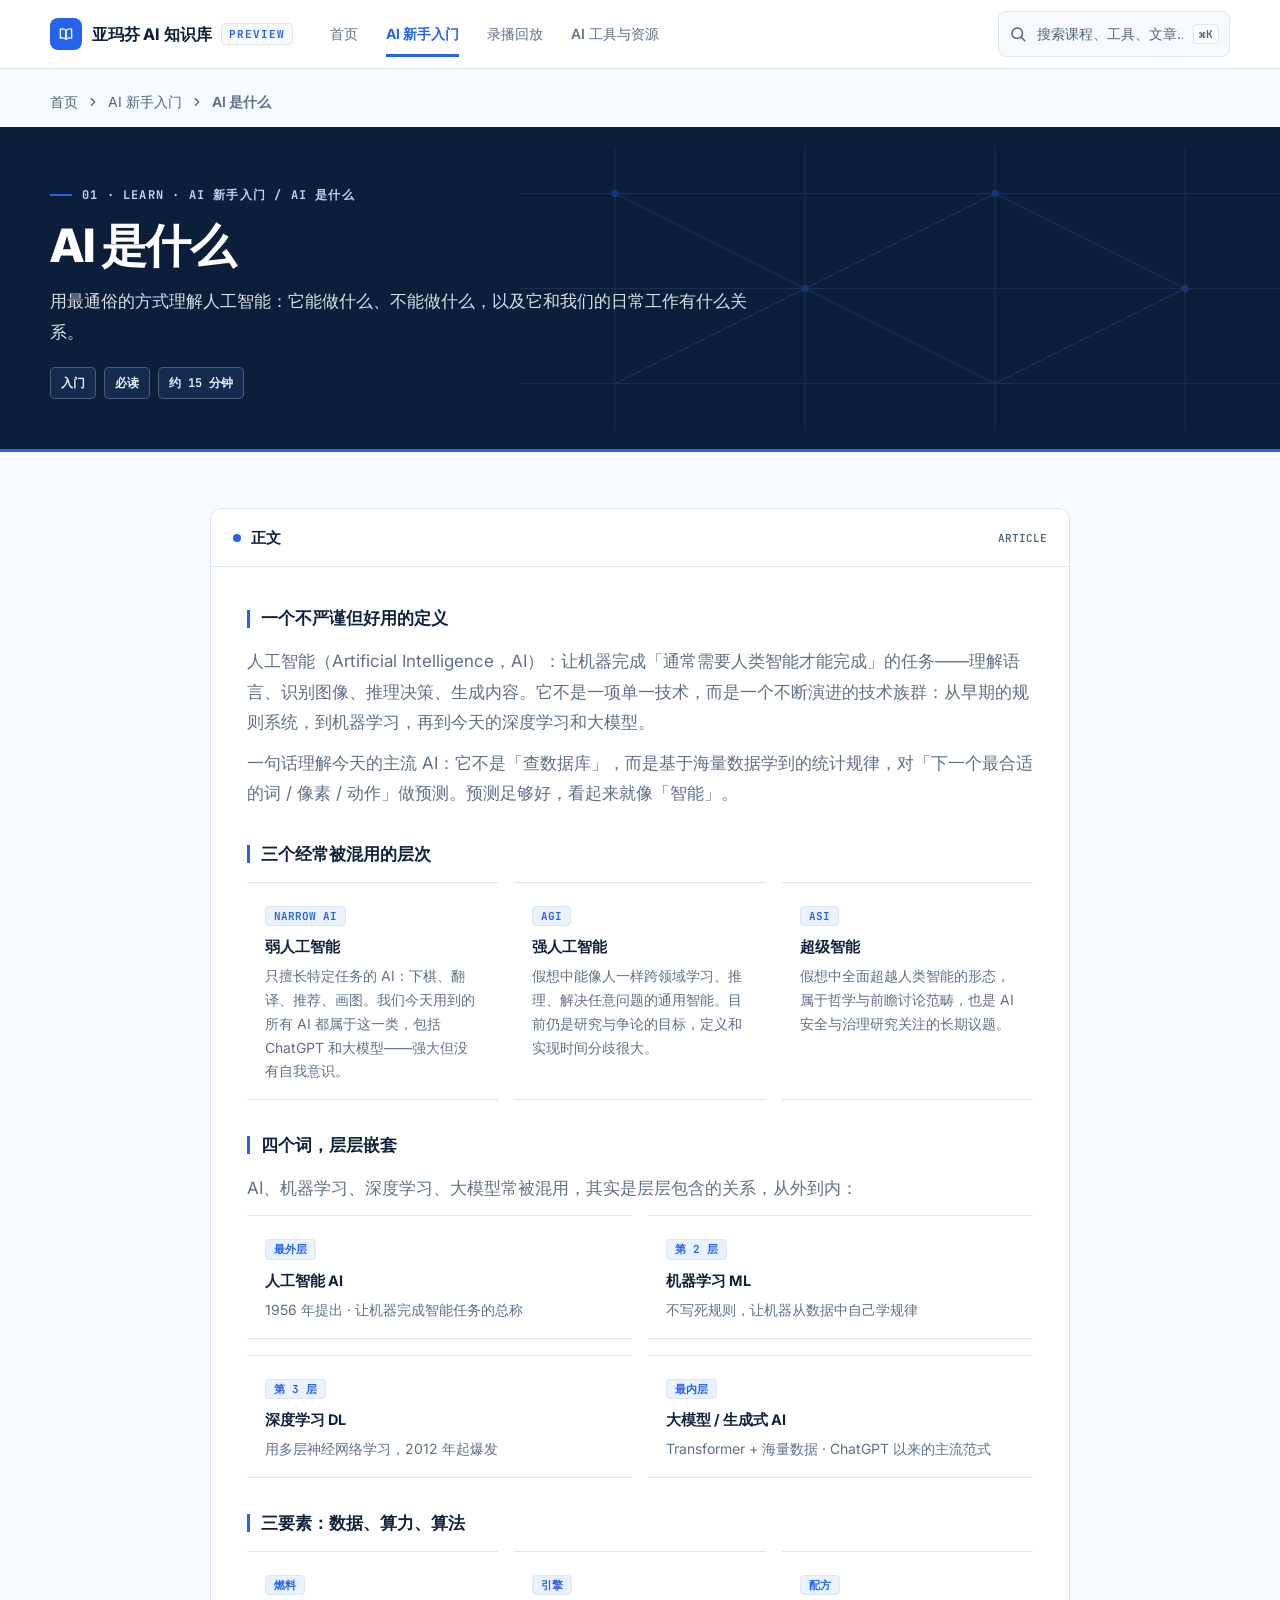
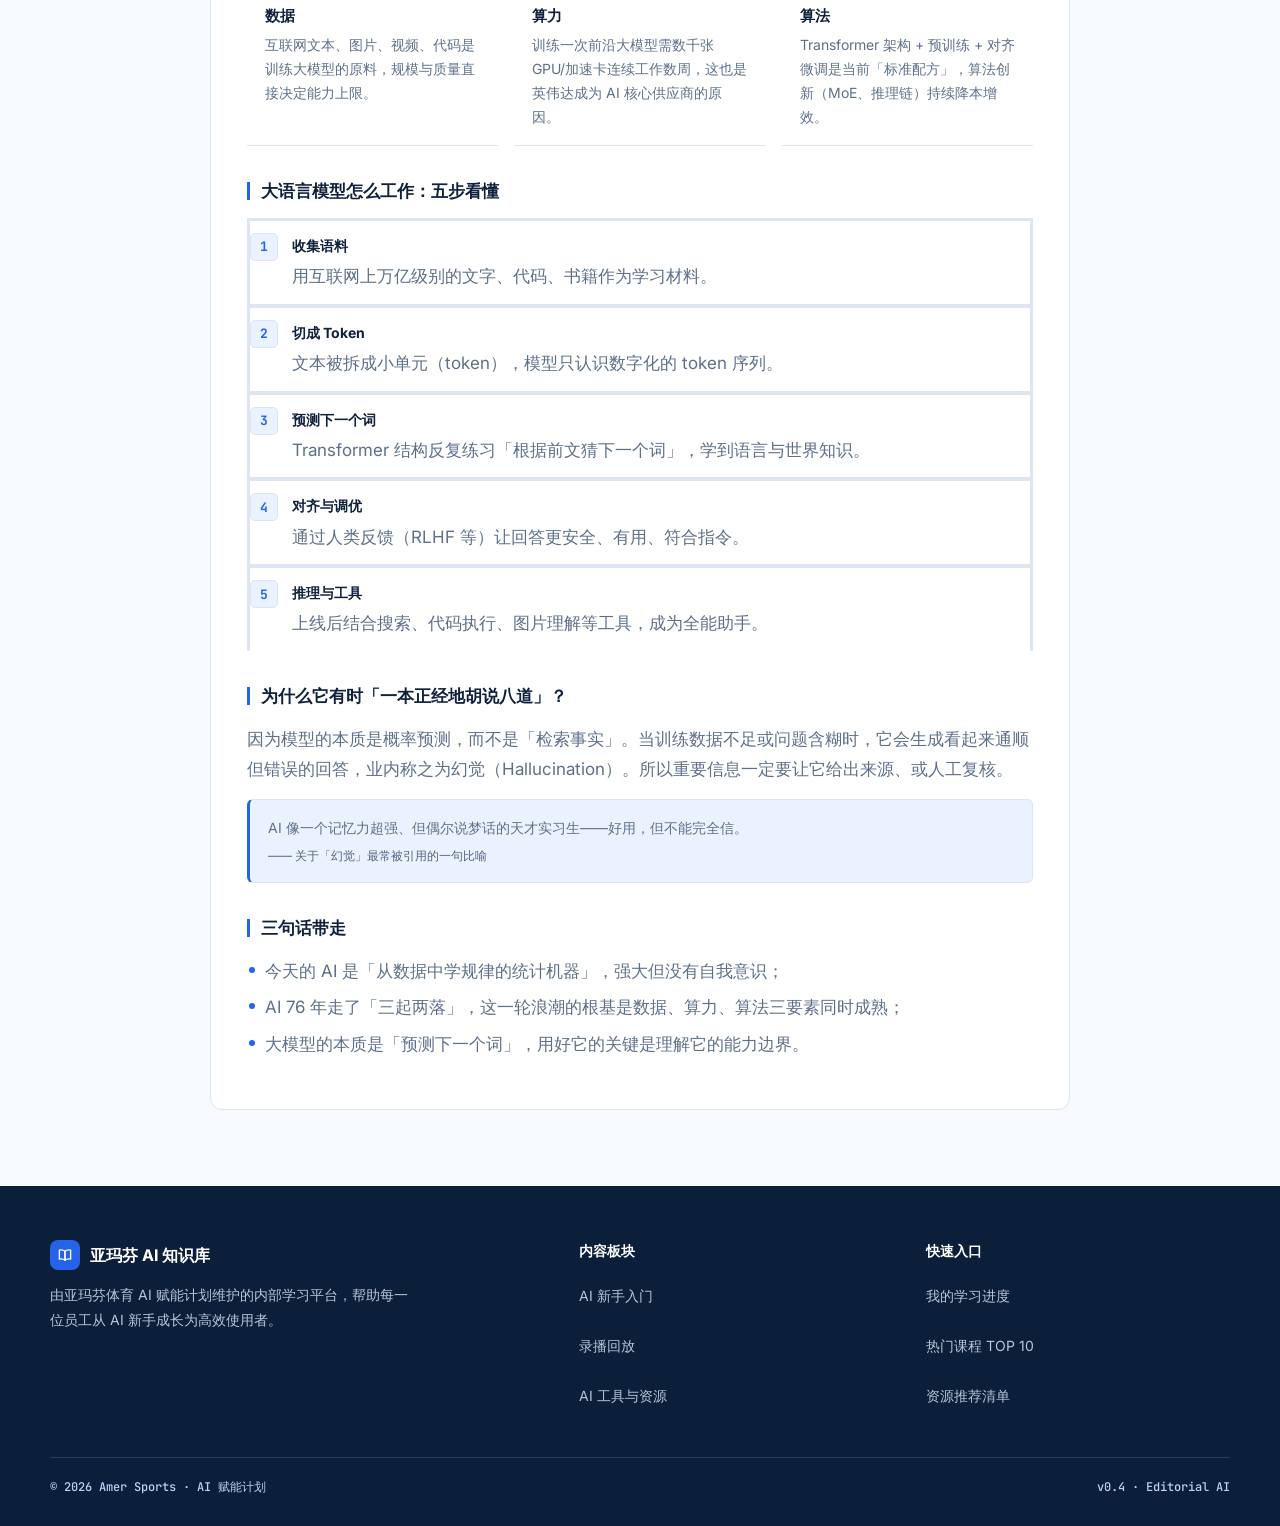
==== site/knowledge-base/detail.html @ e26603a7 "feat: add knowledge-book brand mark" ====
<!DOCTYPE html>
<html lang="zh-CN">
<head>
<meta charset="UTF-8" />
<meta name="viewport" content="width=device-width, initial-scale=1.0" />
<title>内容页 · 亚玛芬 AI 知识库</title>
<link rel="preconnect" href="https://fonts.googleapis.com">
<link rel="preconnect" href="https://fonts.gstatic.com" crossorigin>
<link href="https://fonts.googleapis.com/css2?family=Inter:wght@400;500;600;700;800&family=Space+Grotesk:wght@500;600;700&family=JetBrains+Mono:wght@500;700&display=swap" rel="stylesheet">
<link rel="stylesheet" href="style.css">
<style>
/* 视频列表骨架专用 */
.sk-vlist{display:grid;grid-template-columns:repeat(3,1fr);gap:22px}
.sk-vcard{background:#fff;border:1px solid var(--line);border-radius:var(--radius);overflow:hidden}
.sk-vcard .sk-thumb{position:relative;aspect-ratio:16/9;background:#163059;display:grid;place-items:center}
.sk-vcard .sk-thumb::before{content:"";position:absolute;inset:12px;border:1px solid rgba(255,255,255,.12)}
.sk-vcard .sk-thumb .play{position:relative;z-index:2;width:46px;height:46px;border-radius:50%;background:rgba(255,255,255,.9);display:grid;place-items:center}
.sk-vcard .sk-thumb .play svg{width:17px;height:17px;fill:#0E2144;margin-left:2px}
.sk-vcard .sk-thumb .sk-dur{position:absolute;z-index:2;right:12px;bottom:12px;width:42px;height:18px;border-radius:6px;background:rgba(8,18,38,.5)}
.sk-vcard .sk-body{padding:16px 18px 18px}
.sk-vcard .sk-body .sk{margin-bottom:10px}
/* ===== 真实内容排版（简约） ===== */
.rt-sec{margin-bottom:30px}
.rt-sec:last-child{margin-bottom:0}
.rt-sec h3{font-size:17px;font-weight:700;margin-bottom:12px;display:flex;align-items:center;gap:10px}
.rt-sec h3::before{content:"";width:4px;height:16px;border-radius:2px;background:var(--accent,#2563EB)}
.rt-sec p{font-size:14px;color:var(--ink-700);line-height:1.75;margin-bottom:10px}
.rt-ul{margin:8px 0 14px}
.rt-ul li{position:relative;padding-left:18px;font-size:14px;color:var(--ink-700);line-height:1.7;margin-bottom:6px}
.rt-ul li::before{content:"";position:absolute;left:2px;top:11px;width:6px;height:6px;border-radius:50%;background:var(--accent,#2563EB)}
.rt-ul li b{color:var(--ink-900)}
.rt-code{background:#0E2144;color:#DBE7FA;border-radius:10px;padding:16px 18px;font-family:var(--font-mono);font-size:12.5px;line-height:1.7;white-space:pre-wrap;margin:12px 0 6px}
.rt-table{width:100%;border-collapse:collapse;font-size:13.5px;margin:12px 0 6px}
.rt-table th{text-align:left;font-weight:600;color:var(--ink-400);font-size:12px;padding:8px 12px;border-bottom:2px solid var(--line)}
.rt-table td{padding:10px 12px;border-bottom:1px solid var(--line);color:var(--ink-700);vertical-align:top;line-height:1.55}
.rt-table td:first-child{font-weight:600;color:var(--ink-900);white-space:nowrap}
.tl-year{font-family:var(--font-mono);font-size:13px;font-weight:700;color:var(--accent,#2563EB);margin-bottom:4px}
.tl-body b{display:block;font-size:14.5px;font-weight:700;color:var(--ink-900);margin-bottom:3px}
.tl-body p{font-size:13px;color:var(--ink-500);line-height:1.6}
/* 真实视频卡 */
.rv-title{display:block;font-size:14px;font-weight:700;color:var(--ink-900);line-height:1.45;margin-bottom:8px}
.rv-meta{display:flex;flex-wrap:wrap;gap:4px 12px;font-size:12px;color:var(--ink-400);margin-bottom:10px}
.rv-tagrow{display:flex;gap:6px;flex-wrap:wrap}
.rv-tagrow span{font-size:11px;color:var(--blue-600);background:var(--blue-50);border:1px solid var(--blue-100);padding:2px 9px;border-radius:99px}
.rv-badge-demo{position:absolute;z-index:2;top:12px;left:12px;font-size:11px;font-weight:600;color:#fff;background:rgba(8,18,38,.55);border:1px solid rgba(255,255,255,.25);padding:3px 10px;border-radius:99px}
.rv-badge-real{background:var(--blue-600);border-color:transparent}
.rv-real{display:block;text-decoration:none;color:inherit;transition:transform .25s,box-shadow .25s,border-color .25s}
.rv-real:hover{transform:translateY(-4px);box-shadow:var(--shadow-hover);border-color:var(--blue-500)}
.rv-dur-txt{position:absolute;z-index:2;right:12px;bottom:12px;font-family:var(--font-mono);font-size:11px;font-weight:600;color:#fff;background:rgba(8,18,38,.6);padding:2px 8px;border-radius:6px}
/* ===== 知识卡片组件（概念卡 / 步骤 / 术语 / 时代 / 金句） ===== */
.kb-quote{position:relative;background:var(--blue-50);border:1px solid var(--blue-100);border-left:4px solid var(--accent,#2563EB);border-radius:10px;padding:16px 18px;margin:14px 0;font-size:14px;color:var(--ink-700);line-height:1.7}
.kb-quote .kq-note{display:block;margin-top:6px;font-size:12px;color:var(--ink-400)}
.kb-cards{display:grid;grid-template-columns:repeat(2,1fr);gap:14px;margin:12px 0}
.kb-cards.cols3{grid-template-columns:repeat(3,1fr)}
.kb-card{background:#fff;border:1px solid var(--line);border-radius:12px;padding:16px 18px;transition:border-color .2s,box-shadow .2s}
.kb-card:hover{border-color:var(--accent,#2563EB);box-shadow:var(--shadow-hover)}
.kb-card .kc-tag{display:inline-block;font-family:var(--font-mono);font-size:10.5px;font-weight:600;color:var(--accent,#2563EB);background:var(--blue-50);border:1px solid var(--blue-100);padding:1px 8px;border-radius:99px;margin-bottom:8px}
.kb-card b{display:block;font-size:14.5px;font-weight:700;margin-bottom:4px}
.kb-card p{font-size:12.5px;color:var(--ink-500);line-height:1.55;margin:0}
.kb-steps{margin:12px 0}
.kb-step{display:flex;gap:14px;padding:12px 0;border-bottom:1px dashed var(--line)}
.kb-step:last-child{border-bottom:none}
.kb-step .ks-num{flex:none;width:28px;height:28px;border-radius:8px;background:var(--blue-50);border:1px solid var(--blue-100);color:var(--accent,#2563EB);font-family:var(--font-mono);font-size:13px;font-weight:700;display:grid;place-items:center}
.kb-step b{display:block;font-size:14px;font-weight:700;margin-bottom:3px}
.kb-step p{font-size:13px;color:var(--ink-500);line-height:1.6;margin:0}
.kb-terms{display:grid;grid-template-columns:1fr;gap:14px;margin:12px 0}
.kb-term{background:#fff;border:1px solid var(--line);border-radius:12px;padding:16px 18px}
.kb-term .kt-head{display:flex;align-items:center;gap:10px;margin-bottom:10px}
.kb-term .kt-head b{font-size:15px;font-weight:700}
.kb-term .kt-head .kt-tag{font-size:11px;font-weight:600;color:var(--accent,#2563EB);background:var(--blue-50);border:1px solid var(--blue-100);padding:1px 9px;border-radius:99px}
.kb-term .kt-row{font-size:13px;color:var(--ink-700);line-height:1.65;margin-bottom:6px}
.kb-term .kt-row:last-child{margin-bottom:0}
.kb-term .kt-row b{color:var(--ink-900);margin-right:4px}
.kb-eras{display:grid;grid-template-columns:repeat(2,1fr);gap:14px;margin:12px 0}
.kb-era{background:#fff;border:1px solid var(--line);border-radius:12px;padding:16px 18px;border-top:3px solid var(--accent,#2563EB)}
.kb-era .ke-year{font-family:var(--font-mono);font-size:12px;font-weight:700;color:var(--accent,#2563EB);letter-spacing:.04em;margin-bottom:6px}
.kb-era b{display:block;font-size:14.5px;font-weight:700;margin-bottom:4px}
.kb-era .ke-key{font-size:12.5px;color:var(--ink-700);line-height:1.55;margin-bottom:6px}
.kb-era .ke-key em{font-style:normal;font-weight:700;color:var(--accent,#2563EB)}
.kb-era p{font-size:12px;color:var(--ink-400);line-height:1.5;margin:0}
</style>
</head>
<body>

<!-- ========== 顶部导航（active 由 JS 设置） ========== -->
<header class="topbar" id="topbar">
  <div class="topbar-inner">
    <a class="brand" href="index.html">
      <span class="logo"><svg data-brand-icon="knowledge-book" aria-hidden="true" viewBox="0 0 24 24" fill="none" stroke-width="1.8" stroke-linecap="round" stroke-linejoin="round"><path d="M4.5 5.5c3.1-.8 5.6-.2 7.5 1.5v12c-1.9-1.7-4.4-2.3-7.5-1.5z"/><path d="M19.5 5.5c-3.1-.8-5.6-.2-7.5 1.5v12c1.9-1.7 4.4-2.3 7.5-1.5z"/></svg></span>
      亚玛芬 AI 知识库<small>PREVIEW</small>
    </a>
    <button class="nav-toggle" type="button" aria-label="打开主导航" aria-expanded="false" aria-controls="primaryNav">
      <span></span><span></span><span></span><span class="sr-only">打开导航</span>
    </button>
    <nav class="nav-links" id="primaryNav">
      <a href="index.html">首页</a>
      <a href="learn.html" data-nav="learn">AI 新手入门</a>
      <a href="video.html" data-nav="video">录播回放</a>
      <a href="resources.html" data-nav="resources">AI 工具与资源</a>
    </nav>
    <div class="nav-right">
      <div class="search-wrap" id="searchWrap">
        <div class="search-box" id="searchBox">
          <svg viewBox="0 0 24 24" fill="none" stroke-width="2" stroke-linecap="round"><circle cx="11" cy="11" r="7"/><path d="M21 21l-4.3-4.3"/></svg>
          <input id="searchInput" type="text" aria-label="搜索课程、工具和文章" placeholder="搜索课程、工具、文章…" autocomplete="off">
          <span class="kbd">⌘K</span>
        </div>
        <div class="search-drop" id="searchDrop"></div>
      </div>
    </div>
  </div>
</header>

<!-- ========== 面包屑（JS 渲染） ========== -->
<nav class="crumb" id="crumb"></nav>

<!-- ========== 子板块 Hero（accent 配色由 JS 注入） ========== -->
<section class="detail-hero" id="detailHero">
  <div class="container">
    <div class="dh-tag" id="dhTag"></div>
    <h1 id="dhTitle"></h1>
    <p class="desc" id="dhDesc"></p>
    <div class="dh-meta" id="dhMeta"></div>
  </div>
</section>

<!-- ========== 内容骨架 ========== -->
<section class="detail-body">
  <div class="container reading-shell">
    <div class="detail-card">
      <div class="dc-head">
        <span class="dot"></span>
        <b id="dcTitle">内容</b>
        <span class="tag-note" id="dcNote"></span>
      </div>
      <div class="dc-body" id="dcBody"></div>
    </div>
    <div class="placeholder-note" id="phNoteBox" style="display:none">
      <svg viewBox="0 0 24 24" fill="none" stroke-width="2" stroke-linecap="round" stroke-linejoin="round"><path d="M12 9v4M12 17h.01"/><path d="M10.3 3.9L1.8 18a2 2 0 0 0 1.7 3h17a2 2 0 0 0 1.7-3L13.7 3.9a2 2 0 0 0-3.4 0z"/></svg>
      <p id="phNote"></p>
    </div>
  </div>
</section>

<!-- ========== 页脚 ========== -->
<footer class="footer">
  <div class="container">
    <div class="footer-grid">
      <div>
        <div class="f-brand">
          <span class="logo"><svg data-brand-icon="knowledge-book" aria-hidden="true" viewBox="0 0 24 24" fill="none" stroke-width="1.8" stroke-linecap="round" stroke-linejoin="round"><path d="M4.5 5.5c3.1-.8 5.6-.2 7.5 1.5v12c-1.9-1.7-4.4-2.3-7.5-1.5z"/><path d="M19.5 5.5c-3.1-.8-5.6-.2-7.5 1.5v12c1.9-1.7 4.4-2.3 7.5-1.5z"/></svg></span>
          亚玛芬 AI 知识库
        </div>
        <p class="f-desc">由亚玛芬体育 AI 赋能计划维护的内部学习平台，帮助每一位员工从 AI 新手成长为高效使用者。</p>
      </div>
      <div>
        <h2 class="footer-heading">内容板块</h2>
        <ul>
          <li><a href="learn.html">AI 新手入门</a></li>
          <li><a href="video.html">录播回放</a></li>
          <li><a href="resources.html">AI 工具与资源</a></li>
        </ul>
      </div>
      <div>
        <h2 class="footer-heading">快速入口</h2>
        <ul>
          <li><a href="learn.html">我的学习进度</a></li>
          <li><a href="video.html">热门课程 TOP 10</a></li>
          <li><a href="resources.html">资源推荐清单</a></li>
        </ul>
      </div>
    </div>
    <div class="footer-bottom">
      <span>© 2026 Amer Sports · AI 赋能计划</span>
      <span>v0.4 · Editorial AI</span>
    </div>
  </div>
</footer>

<script>
/* ================= 子板块配置（含各自 accent 配色） ================= */
var CONFIG = {
  learn: {
    nav: 'learn', title: 'AI 新手入门', crumb: 'AI 新手入门', num: '01 · LEARN',
    subs: {
      'ai-what':      { name:'AI 是什么',        accent:'#2563EB', structure:'article',  desc:'用最通俗的方式理解人工智能：它能做什么、不能做什么，以及它和我们的日常工作有什么关系。', meta:['入门','必读','约 15 分钟'] },
      'ai-history':   { name:'AI 发展史',        accent:'#3B82F6', structure:'article', desc:'从 1950 年图灵之问到今天，看懂 AI 76 年的三起两落、八个时代与大模型崛起。', meta:['时间线','认知','约 15 分钟'] },
      'prompt-basics':{ name:'Prompt / 提示词基础', accent:'#1D4FD7', structure:'article', desc:'掌握与 AI 对话的核心方法：结构化的提示词模板、常见误区与实战示例。', meta:['核心技能','实操','约 30 分钟'] },
      'ai-companies': { name:'AI 公司介绍',      accent:'#3B82F6', structure:'article',  desc:'认识 AI 领域的重要玩家：OpenAI、Google、Anthropic、Meta 与国内主要厂商。', meta:['认知','行业','约 20 分钟'] },
      'ai-models':    { name:'主流 AI 模型介绍',  accent:'#60A5FA', structure:'list',    desc:'GPT、Claude、Gemini、DeepSeek、Qwen…… 各家模型的擅长领域与选型建议。', meta:['选型','对比','约 25 分钟'] },
      'ai-other':     { name:'AI 高频术语速查',  accent:'#2563EB', structure:'article',  desc:'12 个高频 AI 术语的完整解释：是什么、为什么重要、典型例子，一页查清。', meta:['术语表','12 词','随时查阅'] }
    }
  },
  video: {
    nav: 'video', title: '录播回放', crumb: '录播回放', num: '02 · WATCH',
    subs: {
      'ai-training': { name:'AI 培训',         accent:'#2563EB', structure:'video-list', desc:'面向全员的基础与进阶培训：工具使用、办公提效、最佳实践。', meta:['18 期','更新至 2026-07'] },
      'share':       { name:'AI 分享会',       accent:'#1D4FD7', structure:'video-list', desc:'同事与嘉宾的经验分享：真实案例、踩坑记录、效率心得。', meta:['32 期','更新至 2026-07'] },
      'course':      { name:'专题课程',        accent:'#3B82F6', structure:'video-list', desc:'围绕单一主题的深度课程：Prompt、数据分析、Agent 等。', meta:['24 期','更新至 2026-07'] },
      'lecture':     { name:'内部讲座',        accent:'#3B82F6', structure:'video-list', desc:'邀请内外部专家带来的主题讲座：趋势、视野、前沿话题。', meta:['15 期','更新至 2026-06'] },
      'webinar':     { name:'Webinar / Workshop', accent:'#60A5FA', structure:'video-list', desc:'线上研讨会与动手工作坊：边看边练，跟着做一遍。', meta:['20 期','更新至 2026-07'] }
    }
  },
  resources: {
    nav: 'resources', title: 'AI 工具与资源', crumb: 'AI 工具与资源', num: '03 · EXPLORE',
    subs: {
      'tools':    { name:'AI 工具',         accent:'#2563EB', structure:'list', desc:'好用的 AI 工具清单：海外 / 国内 / 公司内部，附使用建议。', meta:['24 个','按类别筛选'] },
      'courses':  { name:'课程推荐',        accent:'#1D4FD7', structure:'list', desc:'精选外部优质课程：入门、提示词、Agent，附难度与时长。', meta:['12 门','按难度筛选'] },
      'creators': { name:'博主 / 内容创作者', accent:'#3B82F6', structure:'list', desc:'AI 领域值得关注的创作者：产品 / 技术 / 行业视角全覆盖。', meta:['16 位','按方向筛选'] },
      'reading':  { name:'论文 / 阅读材料',  accent:'#3B82F6', structure:'list', desc:'经典论文、行业报告与推荐阅读，从深度内容延伸学习。', meta:['28 篇','按类型筛选'] }
    }
  }
};

/* ================= 真实内容数据 ================= */
var CONTENT = {

/* ---------- 01 LEARN · 文章类 ---------- */
'ai-what': { type:'article', secs:[
  { h:'一个不严谨但好用的定义', ps:[
    '人工智能（Artificial Intelligence，AI）：让机器完成「通常需要人类智能才能完成」的任务——理解语言、识别图像、推理决策、生成内容。它不是一项单一技术，而是一个不断演进的技术族群：从早期的规则系统，到机器学习，再到今天的深度学习和大模型。',
    '一句话理解今天的主流 AI：它不是「查数据库」，而是基于海量数据学到的统计规律，对「下一个最合适的词 / 像素 / 动作」做预测。预测足够好，看起来就像「智能」。'
  ]},
  { h:'三个经常被混用的层次', cards:[
    { tag:'NARROW AI', t:'弱人工智能', d:'只擅长特定任务的 AI：下棋、翻译、推荐、画图。我们今天用到的所有 AI 都属于这一类，包括 ChatGPT 和大模型——强大但没有自我意识。' },
    { tag:'AGI', t:'强人工智能', d:'假想中能像人一样跨领域学习、推理、解决任意问题的通用智能。目前仍是研究与争论的目标，定义和实现时间分歧很大。' },
    { tag:'ASI', t:'超级智能', d:'假想中全面超越人类智能的形态，属于哲学与前瞻讨论范畴，也是 AI 安全与治理研究关注的长期议题。' }
  ]},
  { h:'四个词，层层嵌套', ps:['AI、机器学习、深度学习、大模型常被混用，其实是层层包含的关系，从外到内：'], cards:[
    { tag:'最外层', t:'人工智能 AI', d:'1956 年提出 · 让机器完成智能任务的总称' },
    { tag:'第 2 层', t:'机器学习 ML', d:'不写死规则，让机器从数据中自己学规律' },
    { tag:'第 3 层', t:'深度学习 DL', d:'用多层神经网络学习，2012 年起爆发' },
    { tag:'最内层', t:'大模型 / 生成式 AI', d:'Transformer + 海量数据 · ChatGPT 以来的主流范式' }
  ]},
  { h:'三要素：数据、算力、算法', cards:[
    { tag:'燃料', t:'数据', d:'互联网文本、图片、视频、代码是训练大模型的原料，规模与质量直接决定能力上限。' },
    { tag:'引擎', t:'算力', d:'训练一次前沿大模型需数千张 GPU/加速卡连续工作数周，这也是英伟达成为 AI 核心供应商的原因。' },
    { tag:'配方', t:'算法', d:'Transformer 架构 + 预训练 + 对齐微调是当前「标准配方」，算法创新（MoE、推理链）持续降本增效。' }
  ]},
  { h:'大语言模型怎么工作：五步看懂', steps:[
    { t:'收集语料', d:'用互联网上万亿级别的文字、代码、书籍作为学习材料。' },
    { t:'切成 Token', d:'文本被拆成小单元（token），模型只认识数字化的 token 序列。' },
    { t:'预测下一个词', d:'Transformer 结构反复练习「根据前文猜下一个词」，学到语言与世界知识。' },
    { t:'对齐与调优', d:'通过人类反馈（RLHF 等）让回答更安全、有用、符合指令。' },
    { t:'推理与工具', d:'上线后结合搜索、代码执行、图片理解等工具，成为全能助手。' }
  ]},
  { h:'为什么它有时「一本正经地胡说八道」？', ps:[
    '因为模型的本质是概率预测，而不是「检索事实」。当训练数据不足或问题含糊时，它会生成看起来通顺但错误的回答，业内称之为幻觉（Hallucination）。所以重要信息一定要让它给出来源、或人工复核。'
  ], quote:'AI 像一个记忆力超强、但偶尔说梦话的天才实习生——好用，但不能完全信。', quoteNote:'—— 关于「幻觉」最常被引用的一句比喻'},
  { h:'三句话带走', ul:[
    '今天的 AI 是「从数据中学规律的统计机器」，强大但没有自我意识；',
    'AI 76 年走了「三起两落」，这一轮浪潮的根基是数据、算力、算法三要素同时成熟；',
    '大模型的本质是「预测下一个词」，用好它的关键是理解它的能力边界。'
  ]}
]},

'prompt-basics': { type:'article', secs:[
  { h:'为什么提示词这么重要？', ps:[
    '问完 AI 拿到一个看起来完整、但完全用不上的答案，问题往往不在 AI，在提示词。提示词是「你和 AI 之间的接口」——同样的模型，提示词写得好不好，产出质量可以差出 10 倍。',
    '下面 5 个方法是公认的「能立刻见效」的写法，按推荐顺序掌握就能覆盖 80% 的日常场景。'
  ]},

  { h:'方法一 · 说清楚要什么，别让 AI 猜', ps:[
    '这是最简单、也最容易被忽视的一条。AI 会尽力「推测」你的意图，但推测出来的结果往往不是你想要的。',
    '把你对结果的四个维度写完整 —— <b>格式、长度、受众、语气</b>，AI 才能交出能用的东西。'
  ], cards:[
    { tag:'含糊', t:'「帮我整理一下今天的会议内容。」', d:'AI 只能给出一份通用版纪要，可能格式不是你想要的、长短失控、要点模糊。' },
    { tag:'清晰', t:'明确格式 / 长度 / 受众 / 语气', d:'「根据以下会议记录整理成纪要。格式：【会议结论】【待办事项（含负责人和截止时间）】【下次议题】，300 字以内，语言简洁。」' }
  ], ps2:['Anthropic 的黄金法则：把提示词给一个完全不了解这件事的同事看，问他能不能照着做。如果他会懵，AI 也会懵。']},

  { h:'方法二 · 给背景，让 AI 真正理解你的处境', ps:[
    '同样是「写一封邮件」，发给老板和发给供应商完全是两种写法。AI 不了解你的处境，就只能给你一个「通用版」—— 看起来没毛病，但哪里都不对味。',
    '关键技巧：告诉 AI <b>「为什么」</b>，比告诉它「做什么」更有效。「我需要正式一点，因为对方是甲方高层」比「写正式一点」效果好得多。'
  ], cards:[
    { tag:'无背景', t:'「帮我写一封催款邮件。」', d:'AI 只能给一份「礼貌但空」的通用模板，缺少关键信息。' },
    { tag:'有背景', t:'说明金额、关系、态度、底线', d:'「催款邮件。背景：合作 3 年的老客户，账期超 30 天，金额 5 万，关系不错不想伤和气，但必须让他重视这件事。语气：委婉但明确，给对方留个台阶下。」' }
  ], ps2:['OpenAI 推荐的提示词四层结构：', '身份 Identity（扮演什么角色） + 指令 Instructions（做什么、遵守什么规则） + 示例 Examples（期望的输出长什么样） + 上下文 Context（背景、素材、文档）']},

  { h:'方法三 · 给例子，让 AI 直接照着学', ps:[
    '有一个规律：你用一千字描述想要什么格式，不如直接给 AI 一个例子看。AI 会从例子里自动归纳出规律，然后照着来。这叫 <b>Few-Shot（少样本）提示</b>，是 Anthropic 和 OpenAI 都重点推荐的技巧。'
  ], code:
'任务：把下面的事务性通知改写成我们团队的风格。\n\n我们的风格是这样的——\n【示例1】\n原文：请大家于周五前提交本月报销。\n改写：📝 提醒！本月报销截止周五，需要报销的同学记得提交，有问题找小林。\n\n【示例2】\n原文：明天上午10点有全员会议，请准时参加。\n改写：📢 明天10:00 全员大会，3楼会议室，不见不散～\n\n现在请改写：\n原文：下周一起，停车场B区暂停使用，请各位改停A区或C区。',
  ul:[
    '<b>给 3-5 个例子</b>效果最好，太少学不到规律，太多反而让 AI 注意力分散',
    '<b>例子要多样</b>，避免让 AI 学到「无意间的规律」（比如你给的例子全都以 emoji 开头，AI 可能会以为这是固定格式）'
  ]},

  { h:'方法四 · 给 AI 一个角色，让它换身份说话', ps:[
    '同一个问题，问「一个 AI」和问「一位从业 10 年的职场老鸟」，得到的答案完全不同。角色设定会让 AI 自动切换视角、语气和知识深度，一句话就能生效。'
  ], cards:[
    { tag:'无角色', t:'「帮我分析这个方案的风险。」', d:'AI 给你一份万金油式的通用风险清单，谁看都挑不出毛病，但也没人用得上。' },
    { tag:'有角色', t:'具体身份 + 行为倾向', d:'「你是一位负责过 50+ 项目的风控经理，专门挑方案里的坑。分析这个方案，不废话，直接说最可能出问题的 3 个点。」' }
  ], ps2:['四个最好用的职场角色模板：']},
  { h:'', cards:[
    { tag:'严格编辑', t:'资深商业文案编辑', d:'识别空话、废话、夸大表述和逻辑漏洞。审阅以下文字，直接指出哪里要改，不用客气。' },
    { tag:'挑剔甲方', t:'见过太多 PPT 的甲方总监', d:'对套话免疫，只关注实际价值和落地可行性。评价以下方案哪里说服不了你。' },
    { tag:'对方律师', t:'谈判对方的律师', d:'找出我方合同中对我们不利的条款和模糊之处，逐条分析。' },
    { tag:'新员工', t:'刚入职 3 个月的新员工', d:'指出操作手册里你看不懂、按说明操作可能会出错的地方。' }
  ], ps2:['进阶技巧：如果你经常用某个角色，可以把它存在「系统提示（System Prompt）」里，AI 在整个对话中始终保持这个身份，不用每次重复设定。']},

  { h:'方法五 · 让 AI 先拆解再回答，复杂问题别直接问', ps:[
    '遇到复杂问题，很多人直接问 AI「你觉得怎么办」——AI 会给你一个听起来完整、但实际上是拍脑袋得出的答案。',
    '更好的做法是：让 AI <b>先把问题拆开、一步步推理，最后才给结论</b>。这叫思维链（Chain of Thought），会让 AI 像一个认真思考的人，而不是快速拍脑袋的机器。'
  ], cards:[
    { tag:'直接问结论', t:'「我们该不该接这个客户？」', d:'AI 随机给你「可以接」或「建议谨慎」，没依据、没逻辑。' },
    { tag:'逐步分析', t:'要求分步骤输出', d:'「请先分析这个客户的优势和风险，结合我们目前的资源情况，最后给出建议和理由。」' }
  ], code:
'请帮我分析以下决策，按顺序来：\n第一步：列出接这个项目的理由（机会点）\n第二步：列出不接的理由（风险点）\n第三步：结合我的资源限制评估可行性\n第四步：给出你的最终建议和核心理由\n\n项目情况：[描述项目]\n我们的资源限制：[人力、时间、预算]\n客户特点：[描述客户背景]',
  ul:[
    '<b>不要滥用：</b>简单任务不需要这个方法。问「帮我把这段话翻译成英文」，不需要让 AI 先分析翻译策略再翻。',
    '<b>自我验证：</b>在最后加一句「完成前，请检查你的答案是否符合 [某个标准]」—— 让 AI 做一次自我验证，进一步降低出错的概率。'
  ]},

  { h:'五大方法快速对照', table:{
    head:['方法','最适合场景','核心动作'],
    rows:[
      ['说清楚要什么','所有场景，基础必备','明确格式、长度、受众、语气'],
      ['给背景','邮件、方案、沟通脚本','说清「为什么这样做」'],
      ['给例子','有固定格式/风格要求时','直接给 3-5 个输入输出示例'],
      ['给角色','需要专业视角或特定语气','设定具体身份和行为倾向'],
      ['先拆解再回答','复杂决策、风险分析、困难沟通','要求逐步推理，分步骤输出']
    ]
  }},
  { h:'万能模板 · 直接可抄', code:
'你是一位【角色】。\n背景：【情况说明，包含关键信息】。\n任务：【具体动作】。\n要求：【格式、长度、语气、受众等约束】。\n参考示例：【如有，附 1-2 个输入输出示例】。\n请分步骤思考后回答。'},
  { h:'现在就练一招', ps:[
    '打开公司内部的「小A」（见上方 AI 工具与资源板块的「小A」卡片，直接打开内部入口），挑一个你本周真实的工作任务（比如写周报、整理纪要、催办邮件），用上面的任一方法改写提示词。',
    '同一个任务对比「普通提问」和「按方法改写后」的输出，你会直观感受到差距。'
  ]}
]},

'ai-companies': { type:'article', secs:[
  { h:'海外主要玩家', table:{
    head:['公司','代表产品','特点速览'],
    rows:[
      ['OpenAI','ChatGPT / GPT 系列','大模型时代开创者，综合能力标杆，生态最成熟'],
      ['Google DeepMind','Gemini','搜索与安卓生态深度整合，多模态能力强'],
      ['Anthropic','Claude','以安全和长文本著称，写作与编程体验口碑好'],
      ['Meta','Llama 系列','开源路线代表，全球大量二次开发生态'],
      ['xAI / Mistral 等','Grok / Mixtral','新贵与欧洲开源力量，迭代速度快']
    ]}},
  { h:'国内主要玩家', table:{
    head:['公司','代表产品','特点速览'],
    rows:[
      ['DeepSeek 深度求索','DeepSeek 系列','开源+低价，推理能力出圈，2025 年起全球关注'],
      ['阿里巴巴','通义千问 Qwen','开源模型家族完整，企业服务接入广'],
      ['字节跳动','豆包','C 端体验好，语音与多模态活跃'],
      ['月之暗面','Kimi','长文本处理见长，适合读报告读论文'],
      ['腾讯','混元 / 元宝','与微信、企业微信生态结合紧密'],
      ['百度','文心一言','国内最早发布，搜索场景结合深']
    ]}, ps2:['提示：公司内部场景请优先使用「小A」，它基于公司许可的模型能力并接入内部数据，安全合规。']}
]},

/* ---------- 01 LEARN · 发展史（全面版） ---------- */
'ai-history': { type:'article', secs:[
  { h:'总览：三次浪潮，两次寒冬', ps:[
    '从 1950 年图灵提出「机器能思考吗」，到 2026 年每个人手机里的智能助手——AI 已经走过了 76 年。它并非一路高歌，而是经历了「三起两落」：两次因为过度承诺、技术跟不上预期而陷入寒冬，又两次因为技术与条件的成熟而重新崛起。',
    '看懂这条历史曲线，你就能理解：今天这轮大模型浪潮，不是凭空出现，而是数据、算力、算法三要素熬了半个多世纪后同时成熟的必然结果。'
  ]},
  { h:'八个时代，各记住一件事', eras:[
    { y:'1950s', t:'概念诞生', key:'1956 年「人工智能」一词正式出现。', d:'图灵测试 + 达特茅斯会议，AI 成为一门独立学科。' },
    { y:'1960s', t:'早期探索', key:'人类第一次幻想并尝试「造出会说话的机器」。', d:'感知机、ELIZA 聊天程序相继出现，热情高涨。' },
    { y:'1974', t:'第一次寒冬', key:'过度承诺是 AI 泡沫破裂的经典剧本。', d:'效果不及预期，研究经费断崖式下降。' },
    { y:'1980s', t:'专家系统', key:'AI 第一次大规模商业化。', d:'把专家知识写成规则卖给企业，一度炙手可热。' },
    { y:'1987', t:'第二次寒冬', key:'靠人工堆规则的路走不通。', d:'规则维护成本失控，市场崩盘。' },
    { y:'1990s-2000s', t:'机器学习崛起', key:'让机器从数据里学，而不是人写规则。', d:'深蓝战胜棋王，统计学习方法普及。' },
    { y:'2012', t:'深度学习爆发', key:'GPU + 大数据让神经网络脱胎换骨。', d:'AlexNet、AlphaGo、Transformer 相继问世。' },
    { y:'2022-', t:'大模型时代', key:'AI 从实验室走进每个人的日常工作。', d:'ChatGPT 引爆全球，多模态、推理模型、智能体接连登场。' }
  ]},
  { h:'完整时间线（1950 – 今天）', timeline:[
    { y:'1950', t:'图灵之问', d:'艾伦·图灵发表《计算机器与智能》，提出「机器能思考吗」与图灵测试。' },
    { y:'1956', t:'达特茅斯会议', d:'「人工智能」一词首次提出，AI 正式成为一门学科。' },
    { y:'1966', t:'ELIZA 诞生', d:'第一个聊天程序 ELIZA 问世，人类开始幻想「会说话的机器」。' },
    { y:'1974', t:'第一次 AI 寒冬', d:'早期过度承诺无法兑现，经费大幅削减，研究陷入低谷。' },
    { y:'1980s', t:'专家系统商业化', d:'把专家知识写成规则卖给企业，AI 首次大规模落地。' },
    { y:'1987', t:'第二次 AI 寒冬', d:'规则维护成本失控，市场崩盘，行业再次遇冷。' },
    { y:'1997', t:'深蓝战胜棋王', d:'IBM 深蓝击败国际象棋世界冠军卡斯帕罗夫。' },
    { y:'2012', t:'深度学习爆发', d:'AlexNet 在图像识别竞赛中大幅领先，「大数据 + 神经网络 + GPU」被验证。' },
    { y:'2016', t:'AlphaGo 震动世界', d:'DeepMind 的 AlphaGo 战胜围棋世界冠军李世石。' },
    { y:'2017', t:'Transformer 问世', d:'Google 论文《Attention Is All You Need》发表，成为所有大模型的「祖传引擎」。' },
    { y:'2020', t:'GPT-3 发布', d:'1750 亿参数，验证「规模即能力」，提示词工程的理论起点。' },
    { y:'2022.11', t:'ChatGPT 发布', d:'上线 2 个月用户破亿，大模型时代正式开启。' },
    { y:'2023', t:'GPT-4 / Claude / Gemini', d:'多模态与长上下文能力爆发，AI 进入日常工作流。' },
    { y:'2024', t:'GPT-4o / Sora / o1', d:'原生多模态、视频生成、推理模型接连发布。' },
    { y:'2025', t:'DeepSeek-R1 / GPT-5 / Gemini 3', d:'国产模型全球出圈，推理与 Agent 能力成为竞争焦点。' },
    { y:'2026', t:'AI Agent 时代', d:'智能体从「会聊天」进化到「会干活」，AI 成为真正的生产力工具。' }
  ], quoteNote:'※ 泳道划分为主流科技史叙述的常见分期，个别事件的归类存在不同口径。'}
]},

/* ---------- 01 LEARN · 模型清单 ---------- */
'ai-models': { type:'list', chips:['全部','海外','国内'], groups:[
  { name:'海外模型', items:[
    { logo:'G', name:'GPT 系列（OpenAI）', desc:'综合能力标杆，生态与插件最丰富，ChatGPT 背后的模型', badge:'海外' },
    { logo:'C', name:'Claude（Anthropic）', desc:'长文写作、代码与严谨推理口碑好，语气自然', badge:'海外' },
    { logo:'Ge', name:'Gemini（Google）', desc:'多模态能力强，与 Google 搜索/办公套件深度整合', badge:'海外' },
    { logo:'L', name:'Llama（Meta）', desc:'开源阵营代表，可私有化部署，二次开发生态大', badge:'海外·开源' }
  ]},
  { name:'国内模型', items:[
    { logo:'DS', name:'DeepSeek V4 Pro', desc:'最新 V4 Pro 推理能力突出，开源且成本极低，持续现象级出圈', badge:'国内·开源' },
    { logo:'Q', name:'通义千问 Qwen 3.8 Max（阿里）', desc:'最新 3.8 Max，开源家族完整，企业级服务与钉钉生态整合好', badge:'国内' },
    { logo:'智', name:'智谱 GLM 5.3', desc:'智谱 AI 出品，最新 GLM 5.3，开源与闭源并行，Agent 能力突出', badge:'国内·开源' },
    { logo:'K', name:'Kimi K3（月之暗面）', desc:'最新 K3，超长文本与推理能力突出，适合读长篇报告与论文', badge:'国内' },
    { logo:'豆', name:'豆包（字节跳动）', desc:'C 端体验流畅，语音对话与多模态玩法丰富', badge:'国内' },
    { logo:'混', name:'混元 / 元宝（腾讯）', desc:'与微信、企业微信、腾讯文档生态结合紧密', badge:'国内' }
  ]},
  { name:'怎么选（经验法则）', items:[
    { logo:'写', name:'写长文 / 改文案', desc:'Claude、Kimi、GPT 系列都可以，重点是把背景给足', badge:'场景' },
    { logo:'算', name:'逻辑推理 / 数据分析', desc:'优先带推理模式的模型（DeepSeek V4 Pro、GPT o 系列）', badge:'场景' },
    { logo:'内', name:'涉及公司数据', desc:'一律使用公司内部工具「小A」，合规且能读内部资料', badge:'合规' }
  ]}
]},

/* ---------- 01 LEARN · 术语速查（12 词完整版） ---------- */
'ai-other': { type:'article', secs:[
  { h:'基础概念（先看这 6 个）', terms:[
    { t:'Token · 词元', tag:'Token', what:'大模型不是「看字」，而是「看数字」。把一句话切成若干 token，每个 token 映射到一个数字，再喂给模型。中文一般 1 个字 = 1~2 个 token，英文 1 个单词 ≈ 1 个 token。', why:'① 决定一次能喂多少字（上下文窗口按 token 算）；② 决定 API 计费；③ 模型处理长文本的「内存压力」也按 token 衡量。', eg:'句子「AI 改变工作方式」≈ 8 个 token；一段 3000 字的报告 ≈ 4500 token。' },
    { t:'Transformer · 注意力架构', tag:'Transformer', what:'谷歌 2017 年论文《Attention Is All You Need》提出的架构，核心是「自注意力机制」——模型在读一句话时，每个字都能同时关注其他所有字，因此擅长理解长距离语义关系。', why:'之前的 RNN/LSTM 必须逐字顺序读，速度慢、记不住长文；Transformer 可并行训练、能处理长文本，从此打开「大模型时代」。GPT、Claude、Gemini、Qwen、DeepSeek 全是基于 Transformer。', one:'今天所有主流大模型，本质都是「Transformer 家族的孩子」。' },
    { t:'预训练 · Pretraining', tag:'Pretraining', what:'第一阶段训练：把互联网上的书、新闻、代码、维基百科等数千亿 token 喂给模型，让它学会「下一个字该是什么」。这一阶段学到的是通用语言能力和基础知识。', why:'训练一次的成本可达数百万到数千万美元，主要花在 GPU 算力上，所以大厂都是「一次预训练、多次微调」。', one:'预训练是「读万卷书」，给模型打底。' },
    { t:'微调 · SFT', tag:'Fine-tuning', what:'第二阶段训练：用人工写好的「问题-好答案」成对数据继续训练，让模型从「会接龙」变成「会按指令干活」。客服、法律咨询等场景都靠 SFT 调出「专业话术」。', why:'相比预训练，SFT 需要的样本量小得多（几千到几万条），但能让模型行为更专业、更可控。', one:'预训练是「读万卷书」，SFT 是「拜师学艺」。' },
    { t:'上下文窗口 · Context Window', tag:'Context', what:'单次对话里，模型能读多少字（输入 + 输出），单位是 token。早期 GPT-3 只有 4K token（约 2~3 页 A4）；2026 年 Claude Opus 4.8 已支持 1M token（一整本小说）。', why:'窗口越长，能喂的参考材料越多：长合同、长代码库、长会议记录都能一次性丢进去。评估模型时，它是和「智能水平」并列的核心指标。', one:'窗口决定一次能「记住」多少。' },
    { t:'幻觉 · Hallucination', tag:'Hallucination', what:'大模型的本质是「预测最可能的下一个词」，不是「查数据库」。当训练数据不足、问题模糊或被诱导时，它会一本正经地编造数据、引文、人名。', why:'应对方法：① 重要事实人工复核；② 让模型给出来源/链接；③ 用联网搜索模式；④ 用 RAG 给模型喂真实文档。', one:'AI 像一个记忆力强但偶尔说梦话的天才实习生——好用，但不能完全信。' }
  ]},
  { h:'进阶概念（想深入再看这 6 个）', terms:[
    { t:'RLHF · 人类反馈强化学习', tag:'RLHF', what:'Reinforcement Learning from Human Feedback。SFT 之后再做一轮「评分训练」：让人类对模型多个回答排序，模型就学会「什么是更好的回答」。', why:'显著降低胡说八道、减少有害输出、提升指令遵循度。今天主流大模型几乎都用 RLHF（或它的变体 DPO、RLAIF）。', one:'用人类偏好给模型「对齐价值观」。' },
    { t:'MoE · 混合专家', tag:'MoE', what:'Mixture of Experts。一个 MoE 模型内部有几十个「专家子模型」，每次只激活其中 2~4 个来处理当前输入。', why:'总参数可能几千亿，但每次推理只调用一小部分，速度快、成本低。DeepSeek V4、Qwen 3.8、Mixtral 都用了 MoE。代价是显存占用仍是大头，适合大厂部署。', one:'模型拆成多个专家，按需激活。' },
    { t:'多模态 · Multimodal', tag:'Multimodal', what:'单模态 = 只能处理文字；多模态 = 文字、图片、音频、视频都能看懂/生成。GPT-4o、Claude Opus 4.8、Gemini 3.x 都是原生多模态模型。', why:'拍照提问、识图翻译、视频生成、语音对话、AI 看 X 光片……背后都是多模态能力。', one:'让 AI 不止会读字，还会看图听声。' },
    { t:'推理模型 · Reasoning Model', tag:'Reasoning', what:'代表模型：GPT-o 系列、DeepSeek V4 Pro、Claude 的 Extended Thinking、Qwen 3.8 Max 推理版、Gemini 2.5 Reasoning。它们在给出最终答案前会「自言自语」式拆解问题、写草稿、验算。', why:'数学题、代码调试、逻辑分析、多步推演——推理模型明显更强。代价是更慢、更贵。日常聊天、翻译、写作，普通模型就够了。', one:'会「先想后答」的慢思考模型。' },
    { t:'Agent · 智能体', tag:'Agent', what:'普通 AI = 你问它答；Agent = 你给它一个目标，它自己拆步骤、调工具（搜索、代码、API、文件、浏览器）、遇到问题自己修，最终把活干完。', why:'2025-2026 典型代表：编程方向有 OpenAI Codex、Claude Code；通用方向有 ChatGPT Agent、Manus、AutoGPT；办公方向有豆包 Agent、Kimi Agent。', one:'如果说 ChatGPT 是「会聊天的 AI」，Agent 就是「会干活的 AI 员工」。' },
    { t:'开源模型 · Open-Weight Model', tag:'Open-Weight', what:'权重公开、可私有化部署的模型。代表：Meta Llama 系列、阿里 Qwen 系列、DeepSeek 系列、Mistral、智谱 GLM、月之暗面 Kimi K2。', why:'① 数据不出公司（合规）；② 可在自有服务器/GPU 上跑；③ 可深度微调适配业务；④ 长期成本低于调用闭源 API。代价是需要懂部署、有 GPU 资源、自己做运维。', one:'中小公司往往直接调用云 API 更划算。' },
    { t:'Harness · Agent 驾驭框架', tag:'Harness', what:'2025 年下半年开始流行的概念。指一套约束、监控、审计 Agent 行为的工程框架 —— 就像给自动驾驶的「规则系统 + 黑匣子」。', why:'Agent 一旦能调工具、动文件、扣钱、出邮件，就需要 Harness 来限制可操作范围、记录决策链路、加上人工审核节点（Human-in-the-loop），避免 Agent 「跑偏」。Anthropic、OpenAI、LangChain 都在推自己的 Harness 方案。', one:'Agent 越强，Harness 越重要。' }
  ]}
]},

/* ---------- 03 RESOURCES ---------- */
'tools': { type:'list', chips:['全部','海外','国内','编程开发','公司内部'], groups:[
  { name:'公司内部（优先推荐）', items:[
    { logo:'小A', name:'小A · 公司内部 AI 助手', desc:'接入公司数据与系统的内部 AI 助手，日常问答、写稿、翻译、总结首选。进入 Portal 后，点击右侧「小A智助」打开助手', badge:'公司内部', url:'https://portal.amersports.cn/portal/indexs' }
  ]},
  { name:'海外工具', items:[
    { logo:'G', name:'ChatGPT', desc:'OpenAI 出品，综合能力全面，插件与生态最成熟', badge:'海外', url:'https://chatgpt.com' },
    { logo:'C', name:'Claude', desc:'长文写作与编程体验优秀，支持超长上下文', badge:'海外', url:'https://claude.ai' },
    { logo:'Ge', name:'Gemini', desc:'Google 出品，与搜索、Gmail、Docs 深度联动', badge:'海外', url:'https://gemini.google.com' },
    { logo:'P', name:'Perplexity', desc:'AI 搜索，回答附引用来源，适合查证资料', badge:'海外', url:'https://www.perplexity.ai' }
  ]},
  { name:'国内工具', items:[
    { logo:'DS', name:'DeepSeek V4 Pro', desc:'最新 V4 Pro 推理能力强、免费额度友好，网页版与 App 均有', badge:'国内', url:'https://chat.deepseek.com' },
    { logo:'K', name:'Kimi', desc:'长文档阅读利器，丢给它 PDF 直接提问', badge:'国内', url:'https://kimi.moonshot.cn' },
    { logo:'豆', name:'豆包', desc:'字节出品，语音对话与写作功能易上手', badge:'国内', url:'https://www.doubao.com' },
    { logo:'通', name:'通义千问 Qwen 3.8 Max', desc:'阿里最新 3.8 Max，与钉钉文档场景结合紧密', badge:'国内', url:'https://tongyi.aliyun.com' }
  ]},
  { name:'编程 / 开发 Agent', items:[
    { logo:'Cx', name:'OpenAI Codex', desc:'OpenAI 的编程 Agent，能读整个代码库、自动改代码、跑测试', badge:'编程', url:'https://openai.com/codex/' },
    { logo:'CC', name:'Claude Code', desc:'Anthropic 的终端编程 CLI，在命令行里写代码、重构、排查', badge:'编程', url:'https://www.anthropic.com/claude-code' },
    { logo:'WB', name:'WorkBuddy（小布）', desc:'通用 AI 助手，写代码、做文档、跑命令、自动化一条龙，就在本工作台里', badge:'编程·办公' }
  ]}
]},

'courses': { type:'list', chips:['全部','入门','Prompt','进阶'], groups:[
  { name:'零基础入门', items:[
    { logo:'吴', name:'AI For Everyone（吴恩达）', desc:'DeepLearning.AI · 非技术背景最佳入门课，约 6 小时', badge:'入门·免费', url:'https://www.coursera.org/learn/ai-for-everyone' },
    { logo:'李', name:'机器学习经典合集（B 站）', desc:'B 站机器学习 / 深度学习经典课程合集（李宏毅/吴恩达系列等）', badge:'入门·免费', url:'https://www.bilibili.com/v/tech/ai/' }
  ]},
  { name:'Prompt 专项', items:[
    { logo:'P', name:'ChatGPT Prompt Engineering（DeepLearning.AI）', desc:'吴恩达与 OpenAI 合著短课，1.5 小时掌握提示词核心方法', badge:'Prompt·免费', url:'https://www.deeplearning.ai/short-courses/chatgpt-prompt-engineering-for-developers/' },
    { logo:'O', name:'OpenAI 官方 Prompt 指南', desc:'官方文档 · 六大策略与大量示例，随时查阅', badge:'Prompt·文档', url:'https://platform.openai.com/docs/guides/prompt-engineering' }
  ]},
  { name:'进阶深入', items:[
    { logo:'ML', name:'Machine Learning Specialization（吴恩达）', desc:'Coursera · 系统学习机器学习原理，适合想理解底层的人', badge:'进阶', url:'https://www.coursera.org/specializations/machine-learning-introduction' },
    { logo:'Ag', name:'Agent / 大模型应用开发（DeepLearning.AI 短课系列）', desc:'多门 1~2 小时短课：RAG、Agent、函数调用等', badge:'进阶', url:'https://www.deeplearning.ai/short-courses/' }
  ]}
]},

'creators': { type:'list', chips:['全部','技术','产品/行业','资讯媒体','学习','播客'], groups:[
  { name:'技术深度', items:[
    { logo:'AK', name:'Andrej Karpathy', desc:'前 OpenAI/Tesla AI 负责人 · YouTube 大模型科普系列，深入浅出', badge:'技术', url:'https://www.youtube.com/@AndrejKarpathy' },
    { logo:'沐', name:'李沐（跟李沐学 AI）', desc:'亚马逊首席科学家 · B 站/知乎论文精读与动手教程', badge:'技术', url:'https://space.bilibili.com/1567748478' }
  ]},
  { name:'产品与行业视角', items:[
    { logo:'宝', name:'宝玉 xp', desc:'高频翻译与点评海外 AI 动态，信息密度高', badge:'行业', url:'https://x.com/dotey' },
    { logo:'F', name:'Founder Park（极客公园）', desc:'播客/网站 · AI 产品与创业深度访谈', badge:'行业', url:'https://www.geekpark.net/' },
    { logo:'数', name:'数字生命卡兹克', desc:'AI 写作/数字生命方向，视角独特 · 微信公众号（在微信搜一搜关注）', badge:'行业·公众号' },
    { logo:'阑', name:'阑夕', desc:'互联网/科技/产品评论，文笔老练 · 微信公众号（在微信搜一搜关注）', badge:'行业·公众号' }
  ]},
  { name:'资讯媒体', items:[
    { logo:'机', name:'机器之心', desc:'论文与新模型报道快，附中文解读', badge:'资讯', url:'https://www.jiqizhixin.com/' },
    { logo:'量', name:'量子位 QbitAI', desc:'追踪 AI 行业新闻与产品动态', badge:'资讯', url:'https://www.qbitai.com/' },
    { logo:'新', name:'新智元', desc:'AI 产业新闻 · 上市公司关联 · 微信公众号（在微信搜一搜关注）', badge:'资讯·公众号' },
    { logo:'A', name:'APPSO', desc:'爱范儿旗下 · 关注 AI/产品/科技应用', badge:'资讯', url:'https://www.appso.com.cn/' },
    { logo:'雷', name:'雷锋网', desc:'老牌科技/AI 资讯 · 产业深度报道', badge:'资讯', url:'https://www.leiphone.com/' },
    { logo:'智', name:'智东西', desc:'智能硬件 + AI 产业 · 产业链视角', badge:'资讯', url:'https://zhidx.com/' },
    { logo:'D', name:'DeepTech 深科技', desc:'MIT Technology Review 中国版 · 深度科技报道 · 微信公众号（在微信搜一搜关注）', badge:'资讯·公众号' },
    { logo:'少', name:'少数派 · AI 效率', desc:'网站/App · 偏工具实操与效率玩法', badge:'资讯', url:'https://sspai.com/' }
  ]},
  { name:'AI 学习与工程', items:[
    { logo:'Dw', name:'Datawhale', desc:'国内知名 AI 学习社区 · 免费教程/组队学习', badge:'学习', url:'https://www.datawhale.cn/' },
    { logo:'禅', name:'赛博禅心', desc:'LLM 工程化 / 提示词 / Agent 实操 · 微信公众号（在微信搜一搜关注）', badge:'学习·公众号' }
  ]},
  { name:'技术播客', items:[
    { logo:'T', name:'OnePod · 技术播客', desc:'AI 与技术主题的播客节目，持续更新中', badge:'播客', url:'https://onepod.site/' }
  ]}
]},

'reading': { type:'list', chips:['全部','经典论文','行业报告','近期动态'], groups:[
  { name:'经典论文（按影响力排序）', items:[
    { logo:'17', name:'Attention Is All You Need（2017）', desc:'Transformer 开山之作，今天所有大模型的技术地基', badge:'必读', url:'https://arxiv.org/abs/1706.03762' },
    { logo:'18', name:'BERT（2018, Google）', desc:'预训练+微调范式的代表，理解「预训练模型」概念', badge:'经典', url:'https://arxiv.org/abs/1810.04805' },
    { logo:'20', name:'GPT-3: Language Models are Few-Shot Learners（2020）', desc:'验证「规模即能力」，提示词工程的理论起点', badge:'经典', url:'https://arxiv.org/abs/2005.14165' },
    { logo:'22', name:'Chain-of-Thought Prompting（2022）', desc:'思维链提示，让模型「一步步想」的方法来源', badge:'方法', url:'https://arxiv.org/abs/2201.11903' }
  ]},
  { name:'行业报告（每年更新）', items:[
    { logo:'AI', name:'斯坦福 AI Index Report', desc:'斯坦福 HAI 年度发布 · 全球 AI 发展最全数据报告', badge:'年度', url:'https://aiindex.stanford.edu/' },
    { logo:'McK', name:'McKinsey: The State of AI', desc:'麦肯锡年度调研 · 企业 AI 应用现状与趋势', badge:'年度', url:'https://www.mckinsey.com/capabilities/quantumblack/our-insights/the-state-of-ai' },
    { logo:'CB', name:'中国互联网协会 · 大模型发展报告', desc:'国内视角的产业与监管动态', badge:'年度', url:'https://www.isc.org.cn/' }
  ]},
  { name:'AI 行业动态（2025-2026 · 简报）', items:[
    { logo:'O1', name:'OpenAI o 系列 / DeepSeek V4 Pro', desc:'推理模型让 AI 在数学、代码、逻辑题上显著提升，开启「慢思考」范式', badge:'2025', url:'https://openai.com/index/learning-to-reason-with-llms/' },
    { logo:'AG', name:'AI Agent · Harness 框架', desc:'AI 自主规划+执行任务；Harness 是治理/驾驭 Agent 行为的工程框架，让 Agent 更可控可审计', badge:'2025-2026', url:'https://www.anthropic.com/engineering/building-effective-agents' },
    { logo:'EM', name:'具身智能（Embodied AI）', desc:'人形机器人（Figure / Tesla Optimus / 宇树）+ VLA 模型，让 AI 操控物理世界成为现实', badge:'2025-2026', url:'https://www.figure.ai/' },
    { logo:'OS', name:'开源大模型崛起', desc:'DeepSeek V4、Llama 4、Qwen 3.8 等开源模型在能力上逼近闭源，推动「模型即商品」', badge:'2025-2026', url:'https://huggingface.co/spaces/open-llm-leaderboard/open_llm_leaderboard' },
    { logo:'MM', name:'原生多模态成熟', desc:'GPT-4o、Gemini 3、Claude Opus 4.8：文字/图像/语音/视频统一理解与生成成为标配', badge:'2025', url:'https://openai.com/index/hello-gpt-4o/' },
    { logo:'CO', name:'AI 监管与安全', desc:'欧盟 AI Act 生效、各国模型安全评估；Agent 工具调用风险与对齐研究成新焦点', badge:'2025-2026', url:'https://artificialintelligenceact.eu/' },
    { logo:'CU', name:'Computer Use / GUI Agent', desc:'AI 直接操控电脑界面（OpenAI Operator、Claude Computer Use）打开自动化新场景', badge:'2025', url:'https://openai.com/index/introducing-operator/' }
  ]}
]}
};

/* ================= 视频列表示例数据（待接入内部真实清单） ================= */
var VIDEO_DEMO = {
  'ai-training': ['小A 上手第一课：从注册到日常问答','AI 办公提效实战：邮件/纪要/周报','Excel × AI：数据处理提速 10 倍','AI 培训：门店运营场景专场','AI 培训：商品文案批量生产','AI 安全与合规必修课'],
  'share': ['设计团队的 AI 工作流分享','供应链同事的数据分析实践','我的 Prompt 踩坑记录（第 2 期）','市场部：AI 做竞品周报的经验','财务共享中心的 AI 探索','HR：用 AI 做简历初筛的边界'],
  'course': ['Prompt 工程专题 · 第 1 讲：四要素','Prompt 工程专题 · 第 2 讲：迭代优化','数据分析专题 · 第 1 讲：让 AI 读表','Agent 专题 · 入门篇','AI 绘图专题 · 商品图实战','大模型原理通识 · 第 1 讲'],
  'lecture': ['大模型趋势与零售行业的机会','AI 时代的品牌与消费者洞察','嘉宾讲座：从搜索到 Agent','AI 合规与数据安全红线','运动品牌 × AI 创新案例','年度 AI 趋势盘点'],
  'webinar': ['AI 工具上手 Workshop（第 3 期）','Prompt 实战演练 Webinar','小A 新功能发布会 · 回放','AI 绘图 Workshop：商品场景','数据分析 Workshop：从 0 到 1','新人专场：AI 工具 30 分钟上手']
};
var VIDEO_TEACHERS = ['AI 赋能小组','内部讲师','特邀嘉宾'];

/* 真实录播链接（AI 赋能小组提供，点击跳转 SharePoint） */
var VIDEO_REAL = {
  'ai-training': [
    { title:'Copilot 高阶培训录播', url:'https://amersportsonline.sharepoint.com/sites/amersportsaicommunity/SitePages/Copilot%E9%AB%98%E9%98%B6%E5%9F%B9%E8%AE%AD%E5%BD%95%E6%92%AD.aspx', tag:'Copilot' },
    { title:'Copilot 财务专场培训', url:'https://amersportsonline.sharepoint.com/sites/amersportsaicommunity/SitePages/Copilot%E8%B4%A2%E5%8A%A1%E4%B8%93%E5%9C%BA%E5%9F%B9%E8%AE%AD.aspx', tag:'Copilot · 财务' },
    { title:'Copilot 线上精选课程', url:'https://amersportsonline.sharepoint.com/sites/amersportsaicommunity/SitePages/Copilot%E7%BA%BF%E4%B8%8A%E7%B2%BE%E9%80%89%E8%AF%BE%E7%A8%8B.aspx', tag:'Copilot · 精选' }
  ]
};

/* ================= 工具函数 ================= */
function qs(name){
  var m = location.search.match(new RegExp('[?&]' + name + '=([^&]*)'));
  return m ? decodeURIComponent(m[1]) : '';
}
function esc(s){
  var entities = {'&':'&amp;','<':'&lt;','>':'&gt;','"':'&quot;',"'":'&#39;'};
  return String(s).replace(/[&<>"']/g,function(character){ return entities[character]; });
}
function sanitizeInlineRichText(value){
  var template = document.createElement('template');
  template.innerHTML = String(value);
  function clean(nodes){
    var html = '';
    for(var i=0;i<nodes.length;i++){
      var node = nodes[i];
      if(node.nodeType === 3){
        html += esc(node.data);
      } else if(node.nodeType === 1){
        var inner = clean(node.childNodes);
        var tag = node.tagName.toLowerCase();
        html += (tag === 'b' || tag === 'strong') ? '<' + tag + '>' + inner + '</' + tag + '>' : inner;
      }
    }
    return html;
  }
  return clean(template.content.childNodes);
}
function safeHttpUrl(value){
  try{
    var url = new URL(String(value),document.baseURI);
    if(url.protocol === 'http:' || url.protocol === 'https:') return url.href;
  }catch(e){}
  return '';
}
function syncTableScrollState(){
  var tables = document.querySelectorAll('.rt-table[data-scroll-label]');
  for(var i=0;i<tables.length;i++){
    var table = tables[i];
    if(table.scrollWidth > table.clientWidth + 1){
      table.setAttribute('tabindex','0');
      table.setAttribute('aria-label',table.getAttribute('data-scroll-label'));
    } else {
      table.removeAttribute('tabindex');
      table.removeAttribute('aria-label');
    }
  }
}
window.addEventListener('resize',syncTableScrollState);

/* ================= 内容渲染器 ================= */
function renderTimelineItems(items){
  var html = '<div class="sk-timeline">';
  for(var i=0;i<items.length;i++){
    var it = items[i];
    html += '<div class="sk-tl-item"><div class="tl-year">' + esc(it.y) + '</div>' +
      '<div class="tl-body"><b>' + esc(it.t) + '</b><p>' + esc(it.d) + '</p></div></div>';
  }
  return html + '</div>';
}

function renderArticle(c){
  var html = '';
  for(var i=0;i<c.secs.length;i++){
    var s = c.secs[i];
    html += '<div class="rt-sec">';
    if(s.h) html += '<h3>' + esc(s.h) + '</h3>';
    if(s.ps) for(var a=0;a<s.ps.length;a++) html += '<p>' + esc(s.ps[a]) + '</p>';
    if(s.ul){ html += '<ul class="rt-ul">'; for(var b=0;b<s.ul.length;b++) html += '<li>' + sanitizeInlineRichText(s.ul[b]) + '</li>'; html += '</ul>'; }
    if(s.code) html += '<div class="rt-code">' + esc(s.code) + '</div>';
    if(s.table){
      html += '<table class="rt-table" data-scroll-label="' + esc('横向滚动查看「' + (s.h || '详情内容') + '」数据表') + '"><tr>'; for(var h=0;h<s.table.head.length;h++) html += '<th scope="col">' + esc(s.table.head[h]) + '</th>'; html += '</tr>';
      for(var r=0;r<s.table.rows.length;r++){ html += '<tr>'; for(var d=0;d<s.table.rows[r].length;d++) html += '<td>' + esc(s.table.rows[r][d]) + '</td>'; html += '</tr>'; }
      html += '</table>';
    }
    // 概念卡网格
    if(s.cards){
      html += '<div class="kb-cards' + (s.cards.length===3?' cols3':'') + '">';
      for(var c1=0;c1<s.cards.length;c1++){
        var cd = s.cards[c1];
        html += '<div class="kb-card">' + (cd.tag?'<span class="kc-tag">'+esc(cd.tag)+'</span>':'') +
          '<b>'+esc(cd.t)+'</b><p>'+esc(cd.d)+'</p></div>';
      }
      html += '</div>';
    }
    // 步骤
    if(s.steps){
      html += '<div class="kb-steps">';
      for(var st=0;st<s.steps.length;st++){
        html += '<div class="kb-step"><span class="ks-num">'+(st+1)+'</span><div><b>'+esc(s.steps[st].t)+'</b><p>'+esc(s.steps[st].d)+'</p></div></div>';
      }
      html += '</div>';
    }
    // 术语卡
    if(s.terms){
      html += '<div class="kb-terms">';
      for(var t1=0;t1<s.terms.length;t1++){
        var tm = s.terms[t1];
        html += '<div class="kb-term"><div class="kt-head"><b>'+esc(tm.t)+'</b>'+(tm.tag?'<span class="kt-tag">'+esc(tm.tag)+'</span>':'')+'</div>' +
          (tm.what?'<div class="kt-row"><b>是什么</b>'+esc(tm.what)+'</div>':'') +
          (tm.why?'<div class="kt-row"><b>为什么重要</b>'+esc(tm.why)+'</div>':'') +
          (tm.eg?'<div class="kt-row"><b>例子</b>'+esc(tm.eg)+'</div>':'') +
          (tm.one?'<div class="kt-row"><b>一句话</b>'+esc(tm.one)+'</div>':'') +
          '</div>';
      }
      html += '</div>';
    }
    // 时代卡
    if(s.eras){
      html += '<div class="kb-eras">';
      for(var e1=0;e1<s.eras.length;e1++){
        var er = s.eras[e1];
        html += '<div class="kb-era"><div class="ke-year">'+esc(er.y)+'</div><b>'+esc(er.t)+'</b>' +
          '<div class="ke-key"><em>记住：</em>'+esc(er.key)+'</div><p>'+esc(er.d)+'</p></div>';
      }
      html += '</div>';
    }
    // 内嵌时间线
    if(s.timeline) html += renderTimelineItems(s.timeline);
    // 金句
    if(s.quote) html += '<div class="kb-quote">' + esc(s.quote) + (s.quoteNote?'<span class="kq-note">'+esc(s.quoteNote)+'</span>':'') + '</div>';
    if(s.ps2) for(var e2=0;e2<s.ps2.length;e2++) html += '<p>' + esc(s.ps2[e2]) + '</p>';
    html += '</div>';
  }
  return html;
}

function renderTimeline(c){
  return renderTimelineItems(c.items);
}

function renderList(c){
  var fragment = document.createDocumentFragment();
  if(c.chips){
    var chips = document.createElement('div');
    chips.className = 'filter-chips';
    for(var i=0;i<c.chips.length;i++){
      var chip = document.createElement('span');
      chip.className = 'chip' + (i===0 ? ' active' : '');
      chip.textContent = c.chips[i];
      chips.appendChild(chip);
    }
    fragment.appendChild(chips);
  }
  for(var g=0;g<c.groups.length;g++){
    var grp = c.groups[g];
    var section = document.createElement('div');
    section.className = 'rt-sec';
    section.setAttribute('data-key',grp.name);
    section.style.marginBottom = '22px';
    var heading = document.createElement('h3');
    heading.textContent = grp.name;
    section.appendChild(heading);
    var card = document.createElement('div');
    card.className = 'detail-card';
    card.style.boxShadow = 'none';
    for(var j=0;j<grp.items.length;j++){
      var it = grp.items[j];
      var safeUrl = it.url ? safeHttpUrl(it.url) : '';
      var row = document.createElement(safeUrl ? 'a' : 'div');
      row.className = 'p-row' + (safeUrl ? ' p-link' : '');
      row.style.borderBottom = j < grp.items.length-1 ? '1px dashed var(--line)' : 'none';
      if(safeUrl){
        row.href = safeUrl;
        row.target = '_blank';
        row.rel = 'noopener';
      }
      var logo = document.createElement('span');
      logo.className = 'p-logo' + (j%2 ? ' alt' : '');
      logo.textContent = it.logo;
      var info = document.createElement('div');
      info.className = 'p-info';
      var title = document.createElement('b');
      title.appendChild(document.createTextNode(it.name + ' '));
      var badge = document.createElement('span');
      badge.className = 'p-badge';
      badge.textContent = it.badge;
      title.appendChild(badge);
      var desc = document.createElement('small');
      desc.textContent = it.desc;
      info.appendChild(title);
      info.appendChild(desc);
      row.appendChild(logo);
      row.appendChild(info);
      if(safeUrl){
        var arrow = document.createElement('span');
        arrow.className = 'p-arrow';
        arrow.innerHTML = '<svg viewBox="0 0 24 24" fill="none" stroke-width="2.2" stroke-linecap="round" stroke-linejoin="round" aria-hidden="true"><path d="M7 17L17 7M9 7h8v8"/></svg>';
        row.appendChild(arrow);
      }
      card.appendChild(row);
    }
    section.appendChild(card);
    fragment.appendChild(section);
  }
  return fragment;
}

function initListFilter(){
  var body = document.getElementById('dcBody');
  if(!body) return;
  var chips = body.querySelectorAll('.filter-chips .chip');
  var secs = body.querySelectorAll('.rt-sec[data-key]');
  if(chips.length < 2 || !secs.length) return;
  for(var i=0;i<chips.length;i++){
    chips[i].style.cursor = 'pointer';
    chips[i].addEventListener('click', function(){
      var me = this;
      for(var j=0;j<chips.length;j++) chips[j].classList.remove('active');
      me.classList.add('active');
      var key = me.textContent.trim();
      // 支持「/」分隔的多关键字（如「产品/行业」匹配「产品与行业视角」）
      var keys = key.split('/');
      for(var k=0;k<secs.length;k++){
        var kk = secs[k].getAttribute('data-key') || '';
        var hit = (key==='全部');
        if(!hit){
          for(var m=0;m<keys.length;m++){
            if(keys[m] && kk.indexOf(keys[m].trim())>-1){ hit = true; break; }
          }
        }
        secs[k].style.display = hit ? '' : 'none';
      }
    });
  }
}

function renderVideoList(id){
  var real = VIDEO_REAL[id] || [];
  var thumbs = ['thumb-landscape','thumb-stars','thumb-aurora'];
  if(!real.length){
    var placeholder = document.createElement('div');
    placeholder.className = 'placeholder-note';
    placeholder.style.marginTop = '0';
    placeholder.innerHTML = '<svg viewBox="0 0 24 24" fill="none" stroke-width="2" stroke-linecap="round" stroke-linejoin="round" aria-hidden="true"><path d="M12 9v4M12 17h.01"/><path d="M10.3 3.9L1.8 18a2 2 0 0 0 1.7 3h17a2 2 0 0 0 1.7-3L13.7 3.9a2 2 0 0 0-3.4 0z"/></svg><p><b>暂无回放：</b>该分类还没有接入真实录播，敬请期待。</p>';
    return placeholder;
  }
  var list = document.createElement('div');
  list.className = 'sk-vlist';
  for(var r=0;r<real.length;r++){
    var it = real[r];
    var safeUrl = safeHttpUrl(it.url);
    var item = document.createElement(safeUrl ? 'a' : 'div');
    item.className = 'sk-vcard rv-real';
    if(safeUrl){
      item.href = safeUrl;
      item.target = '_blank';
      item.rel = 'noopener';
    }
    var thumb = document.createElement('div');
    thumb.className = 'sk-thumb ' + thumbs[r%3];
    var tag = document.createElement('span');
    tag.className = 'rv-badge-demo rv-badge-real';
    tag.textContent = it.tag;
    var play = document.createElement('span');
    play.className = 'play';
    play.innerHTML = '<svg viewBox="0 0 24 24" aria-hidden="true"><path d="M6 4l14 8-14 8V4z"/></svg>';
    var duration = document.createElement('span');
    duration.className = 'rv-dur-txt';
    duration.textContent = '回放';
    thumb.appendChild(tag);
    thumb.appendChild(play);
    thumb.appendChild(duration);
    var itemBody = document.createElement('div');
    itemBody.className = 'sk-body';
    var itemTitle = document.createElement('b');
    itemTitle.className = 'rv-title';
    itemTitle.textContent = it.title;
    var meta = document.createElement('div');
    meta.className = 'rv-meta';
    meta.innerHTML = '<span>AI 赋能小组</span><span>SharePoint 回放</span>';
    var tagRow = document.createElement('div');
    tagRow.className = 'rv-tagrow';
    tagRow.innerHTML = '<span>点击观看 ↗</span>';
    itemBody.appendChild(itemTitle);
    itemBody.appendChild(meta);
    itemBody.appendChild(tagRow);
    item.appendChild(thumb);
    item.appendChild(itemBody);
    list.appendChild(item);
  }
  return list;
}

/* ================= 渲染主流程 ================= */
(function(){
  var type = qs('type'), id = qs('id');
  var board = CONFIG[type];
  var sub = board ? board.subs[id] : null;
  if(!sub){ type = 'learn'; id = 'ai-what'; board = CONFIG.learn; sub = board.subs['ai-what']; }

  var accent = sub.accent;

  // 1) 导航高亮
  var navLinks = document.querySelectorAll('.nav-links a[data-nav]');
  for(var i=0;i<navLinks.length;i++){
    if(navLinks[i].getAttribute('data-nav') === board.nav) navLinks[i].classList.add('active');
  }

  // 2) 面包屑
  document.getElementById('crumb').innerHTML =
    '<a href="index.html">首页</a>' +
    '<svg viewBox="0 0 24 24" fill="none" stroke-width="2" stroke-linecap="round" stroke-linejoin="round"><path d="M9 6l6 6-6 6"/></svg>' +
    '<a href="' + type + '.html">' + esc(board.crumb) + '</a>' +
    '<svg viewBox="0 0 24 24" fill="none" stroke-width="2" stroke-linecap="round" stroke-linejoin="round"><path d="M9 6l6 6-6 6"/></svg>' +
    '<span class="cur">' + esc(sub.name) + '</span>';

  // 3) Hero
  var hero = document.getElementById('detailHero');
  hero.style.setProperty('--accent', accent);
  document.getElementById('dhTag').textContent = board.num + ' · ' + board.crumb + ' / ' + sub.name;
  document.getElementById('dhTitle').textContent = sub.name;
  document.getElementById('dhDesc').textContent = sub.desc;
  var metaHtml = '';
  for(var m=0;m<sub.meta.length;m++) metaHtml += '<span>' + esc(sub.meta[m]) + '</span>';
  document.getElementById('dhMeta').innerHTML = metaHtml;

  // 4) 内容
  document.title = sub.name + ' · 亚玛芬 AI 知识库';
  var bodyEl = document.getElementById('dcBody');
  bodyEl.style.setProperty('--accent', accent);

  var titleEl = document.getElementById('dcTitle');
  var noteEl = document.getElementById('dcNote');
  var phBox = document.getElementById('phNoteBox');
  var phNote = document.getElementById('phNote');

  var content = CONTENT[id];
  switch(sub.structure){
    case 'article':
      titleEl.textContent = '正文'; noteEl.textContent = 'ARTICLE';
      bodyEl.innerHTML = content ? renderArticle(content) : '';
      break;
    case 'timeline':
      titleEl.textContent = '时间线'; noteEl.textContent = 'TIMELINE';
      bodyEl.innerHTML = content ? renderTimeline(content) : '';
      break;
    case 'list':
      titleEl.textContent = '清单'; noteEl.textContent = 'LIST';
      if(content) bodyEl.replaceChildren(renderList(content)); else bodyEl.textContent = '';
      initListFilter();
      break;
    case 'video-list':
      titleEl.textContent = '课程回放'; noteEl.textContent = 'VIDEO LIST';
      bodyEl.replaceChildren(renderVideoList(id));
      if(VIDEO_REAL[id] && VIDEO_REAL[id].length){
        phBox.style.display = 'flex';
        phNote.innerHTML = '<b>点击卡片即可观看：</b>以下为已接入的真实录播，点击会跳转到公司 SharePoint 站点观看（需登录公司账号）。';
      } else {
        phBox.style.display = 'none';
      }
      break;
  }
  syncTableScrollState();
})();

</script>
<script src="search.js"></script>
<script src="site.js"></script>
</body>
</html>
---- site/knowledge-base/style.css ----
:root {
  --navy:#0B1E3A;
  --navy-2:#132B4F;
  --blue:#2563EB;
  --blue-soft:#EAF1FF;
  --mist:#F6F9FD;
  --white:#FFFFFF;
  --ink:#10213D;
  --muted:#5E7089;
  --quiet:#52647D;
  --on-navy:#D7E0EB;--on-navy-muted:#B8C6D8;
  --line:#DCE5F0;
  --control-border:#71839C;
  --radius:12px;
  --content:1180px;
  --font-sans:"Inter","PingFang SC","Microsoft YaHei",system-ui,-apple-system,sans-serif;
  --font-mono:"JetBrains Mono","SF Mono",Consolas,monospace;
  --shadow:0 14px 38px rgba(11,30,58,.1);
  --navy-950:var(--navy);--navy-900:var(--navy);--navy-800:var(--navy-2);
  --blue-600:var(--blue);--blue-500:var(--blue);--blue-100:var(--line);--blue-50:var(--blue-soft);
  --sky-400:var(--blue);--sky-300:#BFD1F7;--cyan-400:var(--blue);--cyan-300:#BFD1F7;
  --ink-900:var(--ink);--ink-700:var(--muted);--ink-500:var(--muted);--ink-400:var(--quiet);
  --bg:var(--mist);--card:var(--white);--shadow-card:none;--shadow-hover:none;
}

*,*::before,*::after{box-sizing:border-box}
html{scroll-behavior:smooth;background:var(--white)}
body{margin:0;overflow-x:hidden;background:var(--mist);color:var(--ink);font:400 17px/1.8 var(--font-sans);-webkit-font-smoothing:antialiased;text-rendering:optimizeLegibility}
body,button,input,select,textarea{font-family:var(--font-sans)}
a{color:inherit;text-decoration:none}
button,input,select,textarea{font:inherit}
button{cursor:pointer}
img,svg{max-width:100%}
img{display:block;height:auto}
ul,ol{margin:0;padding:0;list-style:none}
h1,h2,h3,h4,h5,h6,p{margin-top:0}
:focus-visible{outline:3px solid var(--blue);outline-offset:3px}
::selection{background:var(--blue-soft);color:var(--navy)}
.container{width:min(100% - 56px,var(--content));margin-inline:auto}
.reading-shell{max-width:860px}
.sr-only{position:absolute!important;width:1px!important;height:1px!important;padding:0!important;margin:-1px!important;overflow:hidden!important;clip:rect(0,0,0,0)!important;white-space:nowrap!important;border:0!important}

/* Header and search */
.topbar{position:sticky;top:0;z-index:100;background:var(--white);border-bottom:1px solid var(--line)}
.topbar.scrolled{box-shadow:0 6px 24px rgba(11,30,58,.05)}
.topbar-inner{position:relative;width:min(100% - 56px,var(--content));min-height:68px;margin-inline:auto;display:flex;align-items:center;gap:24px}
.brand{min-height:44px;display:inline-flex;align-items:center;gap:10px;flex:none;min-width:0;color:var(--navy);font-size:16px;font-weight:750;letter-spacing:-.01em;white-space:nowrap}
.brand .logo,.f-brand .logo{width:32px;height:32px;border-radius:8px;display:grid;place-items:center;flex:none;background:var(--blue)}
.brand .logo svg,.f-brand .logo svg{width:18px;height:18px;stroke:var(--white)}
.brand small{padding:2px 7px;border:1px solid var(--line);border-radius:4px;background:var(--mist);color:var(--blue);font:700 11px/1.5 var(--font-mono);letter-spacing:.08em}
.nav-toggle{display:none;width:44px;height:44px;padding:0;border:1px solid var(--line);border-radius:8px;background:var(--white);color:var(--navy)}
.nav-links{display:flex;align-items:stretch;gap:2px;flex:1;min-width:0}
.nav-links a{position:relative;min-height:44px;padding:10px 13px;display:inline-flex;align-items:center;justify-content:center;color:var(--muted);font-size:14px;font-weight:560;line-height:1.4;white-space:nowrap;transition:color 160ms ease,background-color 160ms ease}
.nav-links a:hover{background:var(--mist);color:var(--navy)}
.nav-links a.active{color:var(--blue);font-weight:700}
.nav-links a.active::after{content:"";position:absolute;left:13px;right:13px;bottom:-1px;height:3px;background:var(--blue)}
.nav-right{margin-left:auto;display:flex;align-items:center;gap:12px;flex:none}
.search-wrap{position:relative}
.search-box{width:232px;min-height:44px;padding:0 10px;display:flex;align-items:center;gap:8px;border:1px solid var(--line);border-radius:8px;background:var(--mist);color:var(--quiet);font-size:14px;transition:border-color 160ms ease,background-color 160ms ease}
.search-box:hover,.search-box:focus-within{border-color:var(--blue);background:var(--white)}
.search-box svg{width:18px;height:18px;flex:none;stroke:currentColor}
.search-box input{min-height:44px;flex:1;min-width:0;border:0;outline:0;background:transparent;color:var(--ink);font-size:14px}
.search-box input:focus-visible{outline:3px solid var(--blue);outline-offset:3px}
.search-box input::placeholder{color:var(--quiet)}
.search-box .kbd{margin-left:auto;padding:1px 5px;border:1px solid var(--line);border-radius:4px;background:var(--white);color:var(--quiet);font:600 11px/1.5 var(--font-mono)}
.search-drop{display:none;position:absolute;top:calc(100% + 8px);right:0;z-index:200;width:min(380px,calc(100vw - 32px));max-height:min(440px,calc(100vh - 100px));padding:6px;overflow-y:auto;border:1px solid var(--line);border-radius:var(--radius);background:var(--white);box-shadow:var(--shadow)}
.search-item{min-height:58px;padding:10px 12px;display:flex;align-items:flex-start;gap:10px;border:1px solid transparent;border-radius:8px;transition:border-color 140ms ease,background-color 140ms ease}
.search-item:hover,.search-item:focus-visible{border-color:var(--line);background:var(--blue-soft)}
.search-item .si-tag{flex:none;margin-top:2px;padding:2px 6px;border:1px solid var(--line);border-radius:4px;background:var(--white);color:var(--blue);font:700 11px/1.5 var(--font-mono)}
.search-item .si-body{min-width:0;flex:1}
.search-item .si-body b{display:block;color:var(--ink);font-size:14px;line-height:1.45}
.search-item .si-body small{display:block;margin-top:2px;overflow:hidden;color:var(--muted);font-size:14px;line-height:1.5;text-overflow:ellipsis;white-space:nowrap}
.search-empty{padding:20px 14px;color:var(--quiet);font-size:14px;text-align:center}
.nav-cta{min-height:44px;padding:9px 16px;display:inline-flex;align-items:center;justify-content:center;gap:7px;border-radius:8px;background:var(--blue);color:var(--white);font-size:14px;font-weight:700}
.nav-cta:hover{background:var(--navy-2)}
.nav-cta svg{width:16px;height:16px;stroke:currentColor}

/* Breadcrumb */
.crumb{width:min(100% - 56px,var(--content));min-height:58px;margin-inline:auto;padding-top:8px;display:flex;align-items:center;gap:8px;color:var(--quiet);font-size:14px}
.crumb a{min-height:44px;display:inline-flex;align-items:center;transition:color 160ms ease}
.crumb a:hover{color:var(--blue)}
.crumb svg{width:14px;height:14px;flex:none;stroke:currentColor}
.crumb .cur{color:var(--muted);font-weight:650}

/* Flat, diagrammatic hero system */
.board-hero,.detail-hero{--accent:var(--blue)!important;position:relative;isolation:isolate;overflow:hidden;border-bottom:3px solid var(--blue);background:var(--navy);color:var(--white)}
.board-hero::before{content:none;background-image:none}
.detail-hero::before,.xa-hero::before,.xp-deco::before{content:"";position:absolute;inset:0;z-index:-1;background-image:url("data:image/svg+xml,%3Csvg xmlns='http://www.w3.org/2000/svg' width='640' height='240' viewBox='0 0 640 240'%3E%3Cg fill='none' stroke='%23374E70' stroke-width='1'%3E%3Cpath d='M0 40H640M0 120H640M0 200H640M80 0V240M240 0V240M400 0V240M560 0V240'/%3E%3Cpath d='M80 40L240 120L400 40L560 120M80 200L240 120L400 200L560 120'/%3E%3C/g%3E%3Cg fill='%232563EB'%3E%3Ccircle cx='80' cy='40' r='3'/%3E%3Ccircle cx='240' cy='120' r='3'/%3E%3Ccircle cx='400' cy='40' r='3'/%3E%3Ccircle cx='560' cy='120' r='3'/%3E%3C/g%3E%3C/svg%3E");background-position:right center;background-repeat:no-repeat;background-size:min(760px,70vw) auto;opacity:.38;pointer-events:none}
.board-hero .container{position:relative;min-height:284px;padding-block:56px 52px;display:grid;grid-template-columns:minmax(0,1fr) minmax(190px,max-content);align-items:end;gap:48px}
.hero-grid{position:absolute;inset:0;z-index:0;overflow:hidden;background-image:url("data:image/svg+xml,%3Csvg xmlns='http://www.w3.org/2000/svg' width='640' height='240' viewBox='0 0 640 240'%3E%3Cg fill='none' stroke='%23374E70' stroke-width='1'%3E%3Cpath d='M0 40H640M0 120H640M0 200H640M80 0V240M240 0V240M400 0V240M560 0V240'/%3E%3Cpath d='M80 40L240 120L400 40L560 120M80 200L240 120L400 200L560 120'/%3E%3C/g%3E%3Cg fill='%232563EB'%3E%3Ccircle cx='80' cy='40' r='3'/%3E%3Ccircle cx='240' cy='120' r='3'/%3E%3Ccircle cx='400' cy='40' r='3'/%3E%3Ccircle cx='560' cy='120' r='3'/%3E%3C/g%3E%3C/svg%3E");background-position:right center;background-repeat:no-repeat;background-size:min(760px,70vw) auto;opacity:.4;pointer-events:none}
.hero-copy,.board-hero .container>:not(.hero-grid):not(.hero-mascot),.detail-hero .container>:not(.hero-grid):not(.hero-mascot){position:relative;z-index:2}
.bh-left{position:relative;z-index:2;min-width:0}
.bh-left .bh-tag,.dh-tag,.xh-tag,.section-head .tag,.ss-title{display:inline-flex;align-items:center;gap:10px;color:#BFD1F7;font:700 12px/1.5 var(--font-mono);letter-spacing:.1em;text-transform:uppercase}
.bh-left .bh-tag::before,.dh-tag::before,.xh-tag::before,.section-head .tag::before,.ss-title::before{content:"";width:22px;height:2px;flex:none;background:var(--blue)}
.bh-left .bh-tag{margin-bottom:16px}
.bh-left h1{max-width:790px;margin-bottom:0;font-size:clamp(38px,4.1vw,54px);font-weight:800;letter-spacing:-.035em;line-height:1.14}
.bh-left h1 .grad{color:#BFD1F7;font-style:normal}
.bh-left p{max-width:720px;margin:18px 0 0;color:var(--on-navy);font-size:17px;line-height:1.8}
.bh-meta{position:relative;z-index:2;display:flex;flex-wrap:wrap;align-self:end;border-top:1px solid rgba(255,255,255,.22);border-bottom:1px solid rgba(255,255,255,.22)}
.bh-meta .bm{min-width:96px;padding:14px 18px;text-align:center}
.bh-meta .bm + .bm{border-left:1px solid rgba(255,255,255,.18)}
.bh-meta .bm b{display:block;color:var(--white);font:750 20px/1.2 var(--font-mono)}
.bh-meta .bm span{display:block;margin-top:5px;color:var(--on-navy-muted);font:500 11px/1.4 var(--font-mono);white-space:nowrap}
.hero-mascot{position:relative;right:auto;bottom:auto;z-index:3;grid-column:2;grid-row:1;width:clamp(148px,16vw,190px);height:240px;max-height:240px;display:flex;align-items:flex-end;justify-content:center;justify-self:end;align-self:end;pointer-events:none}
.hero-mascot picture{width:100%;height:100%;display:flex;align-items:flex-end;justify-content:center}
.hero-mascot img{width:100%;height:100%;max-height:240px;object-fit:contain;object-position:center bottom;filter:none}
.hero-mascot .mascot-status{position:absolute;right:0;bottom:16px;z-index:2}
.learn-hero .container{row-gap:20px}
.learn-hero .bh-left{grid-column:1;grid-row:1}
.learn-hero .hero-mascot{grid-column:2;grid-row:1/3}
.learn-hero .bh-meta{grid-column:1;grid-row:2;justify-self:start}
.video-hero .container{row-gap:20px}
.video-hero .bh-left{grid-column:1;grid-row:1}
.video-hero .hero-mascot{grid-column:2;grid-row:1/3}
.video-hero .bh-meta{grid-column:1;grid-row:2;justify-self:start}
.resources-hero .hero-mascot{width:clamp(170px,18vw,220px)}
.bh-mascot{position:relative;z-index:2;width:clamp(148px,16vw,190px);max-height:220px;align-self:end;object-fit:contain;filter:none}
.mascot-status{min-height:32px;padding:5px 10px;display:inline-flex;align-items:center;gap:7px;border:1px solid rgba(255,255,255,.24);border-radius:6px;background:var(--navy-2);color:var(--white);font:650 11px/1.5 var(--font-mono)}
.mascot-status::before{content:"";width:6px;height:6px;border-radius:50%;background:var(--blue)}
.detail-hero .container{padding-block:48px 50px}
.dh-tag{margin-bottom:14px}
.detail-hero h1{max-width:820px;margin-bottom:0;font-size:clamp(34px,4vw,46px);font-weight:800;letter-spacing:-.03em;line-height:1.18}
.detail-hero p.desc{max-width:720px;margin:14px 0 0;color:var(--on-navy);font-size:17px;line-height:1.8}
.dh-meta{margin-top:20px;display:flex;flex-wrap:wrap;gap:8px}
.dh-meta span{min-height:32px;padding:5px 10px;display:inline-flex;align-items:center;border:1px solid rgba(255,255,255,.24);border-radius:5px;background:var(--navy-2);color:#E8EEF6;font:600 12px/1.5 var(--font-mono)}

/* Section rhythm */
.section,body .lp-sec{padding-block:76px}
.section-head{margin-bottom:32px;display:flex;align-items:flex-end;justify-content:space-between;gap:24px}
.section-head .tag{margin-bottom:9px;color:var(--blue)}
.section-head h2{margin-bottom:0;color:var(--ink);font-size:clamp(28px,3vw,36px);font-weight:800;letter-spacing:-.03em;line-height:1.2}
.section-head .desc{max-width:680px;margin:10px 0 0;color:var(--muted);font-size:17px;line-height:1.8}
.section-more{min-height:44px;display:inline-flex;align-items:center;gap:7px;flex:none;color:var(--blue);font-size:14px;font-weight:700}
.section-more svg{width:16px;height:16px;stroke:currentColor;transition:transform 160ms ease}
.section-more:hover svg{transform:translateX(3px)}
.reveal,body .rv{opacity:1;transform:none}
html.is-ready .reveal{animation:reveal-in 420ms ease both}
@keyframes reveal-in{from{opacity:0;transform:translateY(12px)}to{opacity:1;transform:none}}

/* Quiet editorial units */
.entry-row,.sub-grid,.video-grid,.gate-home-grid{display:grid;gap:24px}
.entry-row,.sub-grid,.video-grid{grid-template-columns:repeat(3,minmax(0,1fr))}
.gate-home-grid{grid-template-columns:repeat(2,minmax(0,1fr));margin-top:8px}
.entry-card,.sub-card,.video-card,.res-entry,.gate-home-card{--accent:var(--blue)!important;position:relative;min-width:0;border:solid var(--line);border-width:1px 0;border-radius:0;background:var(--white);box-shadow:none;color:var(--ink);transition:border-color 160ms ease,background-color 160ms ease}
.entry-card::before,.sub-card::before{content:none}
.entry-card:hover,.sub-card:hover,.video-card:hover,.res-entry:hover,.gate-home-card:hover{border-color:var(--blue);background:var(--blue-soft);box-shadow:none;transform:none}
.entry-card{padding:26px 22px 28px;display:block}
.entry-card .ec-top,.sub-card .sc-top{margin-bottom:22px;display:flex;align-items:center;justify-content:space-between;gap:16px}
.entry-card .ec-num,.sub-card .sc-num{color:var(--blue);font:700 12px/1.5 var(--font-mono);letter-spacing:.08em}
.entry-card .ec-icon,.sub-card .sc-icon,.gate-home-card .gh-icon{width:44px;height:44px;border:1px solid var(--line);border-radius:8px;display:grid;place-items:center;flex:none;background:var(--white);color:var(--blue)}
.entry-card .ec-icon svg,.sub-card .sc-icon svg,.gate-home-card .gh-icon svg{width:21px;height:21px;stroke:currentColor}
.entry-card h3{margin-bottom:8px;font-size:20px;line-height:1.35}
.entry-card p{min-height:0;margin-bottom:0;color:var(--muted);font-size:17px;line-height:1.8}
.entry-card .ec-link,.sub-card .sc-link,.re-foot,.gate-home-card .gh-go{margin-top:18px;display:inline-flex;align-items:center;gap:6px;color:var(--blue);font-size:14px;font-weight:700}
.entry-card .ec-link svg,.sub-card .sc-link svg,.re-foot svg,.gate-home-card .gh-go svg{width:15px;height:15px;stroke:currentColor;transition:transform 160ms ease}
.entry-card:hover .ec-link,.res-entry:hover .re-foot{gap:6px}
.entry-card:hover .ec-link svg,.sub-card:hover .sc-link svg,.res-entry:hover .re-foot svg,.gate-home-card:hover .gh-go svg{transform:translateX(3px)}
.entry-card .ec-use{display:none}
.sub-card{padding:24px 22px;display:block}
.sub-card h4{margin-bottom:7px;font-size:17px;line-height:1.4}
.sub-card p{margin-bottom:0;color:var(--muted);font-size:17px;line-height:1.8}
.sub-card .sc-meta,.v-tags,.xp-tags{margin-block:14px;display:flex;flex-wrap:wrap;gap:6px}
.sub-card .sc-meta span,.v-tags span,.xp-tags span{padding:2px 8px;border:1px solid var(--line);border-radius:4px;background:var(--mist);color:var(--muted);font:500 12px/1.5 var(--font-mono)}

/* Learning path */
.path-panel{position:relative;padding:26px 0;border:solid var(--line);border-width:1px 0;border-radius:0;background:var(--white);box-shadow:none}
.path-panel::after{content:none}
.path-title{margin-bottom:6px;display:flex;align-items:center;justify-content:space-between;gap:16px;font-size:16px;font-weight:750}
.path-progress,.p-badge{padding:2px 7px;border:1px solid var(--line);border-radius:4px;background:var(--blue-soft);color:var(--blue);font:700 11px/1.5 var(--font-mono)}
.path-sub{margin-bottom:22px;color:var(--quiet);font-size:14px}
.path-steps{position:relative}
.path-steps::before{content:"";position:absolute;top:12px;bottom:12px;left:15px;width:1px;background:var(--line)}
.path-steps li{position:relative;padding-bottom:22px;display:flex;gap:14px}
.path-steps li:last-child{padding-bottom:0}
.step-dot{position:relative;z-index:1;width:30px;height:30px;display:grid;place-items:center;flex:none;border:1px solid var(--line);border-radius:50%;background:var(--white);color:var(--quiet);font:700 12px/1 var(--font-mono)}
.path-steps li.done .step-dot,.path-steps li.active .step-dot{border-color:var(--blue);background:var(--blue);box-shadow:none;color:var(--white)}
.path-steps .step-body b{display:block;color:var(--ink);font-size:14px}
.path-steps .step-body small{display:block;margin-top:2px;color:var(--quiet);font-size:14px}

/* Filters and controls */
.filter-chips{margin-bottom:30px;display:flex;flex-wrap:wrap;gap:8px}
.chip{min-height:44px;padding:8px 15px;border:1px solid var(--line);border-radius:6px;background:var(--white);color:var(--muted);font-size:14px;font-weight:600;transition:border-color 160ms ease,background-color 160ms ease,color 160ms ease}
.chip:hover{border-color:var(--blue);color:var(--blue)}
.chip.active{border-color:var(--blue);background:var(--blue);color:var(--white)}

/* Video units and flat placeholder art */
.video-card{overflow:hidden;display:flex;flex-direction:column}
.video-thumb,body .sk-vcard .sk-thumb{position:relative;isolation:isolate;aspect-ratio:16/9;overflow:hidden;display:grid;place-items:center;background-color:var(--navy);background-image:url("data:image/svg+xml,%3Csvg xmlns='http://www.w3.org/2000/svg' width='480' height='270' viewBox='0 0 480 270'%3E%3Cg fill='none' stroke='%23374E70' stroke-width='1'%3E%3Cpath d='M0 54H480M0 135H480M0 216H480M96 0V270M240 0V270M384 0V270'/%3E%3Cpath d='M96 54L240 135L384 54M96 216L240 135L384 216'/%3E%3C/g%3E%3Cg fill='%232563EB'%3E%3Ccircle cx='96' cy='54' r='4'/%3E%3Ccircle cx='240' cy='135' r='4'/%3E%3Ccircle cx='384' cy='216' r='4'/%3E%3C/g%3E%3C/svg%3E");background-position:center;background-repeat:no-repeat;background-size:cover}
.thumb-landscape,.thumb-stars,.thumb-aurora{background-color:var(--navy);background-position:center;background-repeat:no-repeat;background-size:cover}
.thumb-landscape{background-image:url("data:image/svg+xml,%3Csvg xmlns='http://www.w3.org/2000/svg' width='480' height='270' viewBox='0 0 480 270'%3E%3Cg fill='none' stroke='%23374E70' stroke-width='1'%3E%3Cpath d='M0 216L96 142L168 188L258 105L350 176L480 92'/%3E%3Cpath d='M0 242L116 184L218 226L318 164L480 218'/%3E%3C/g%3E%3Cg fill='%232563EB'%3E%3Ccircle cx='96' cy='142' r='4'/%3E%3Ccircle cx='258' cy='105' r='4'/%3E%3Ccircle cx='350' cy='176' r='4'/%3E%3C/g%3E%3C/svg%3E")}
.thumb-stars{background-color:var(--navy-2);background-image:url("data:image/svg+xml,%3Csvg xmlns='http://www.w3.org/2000/svg' width='480' height='270' viewBox='0 0 480 270'%3E%3Cg fill='none' stroke='%234C6B94' stroke-width='1'%3E%3Cpath d='M52 70L142 42L222 112L326 58L430 124M68 218L176 158L282 222L390 174M142 42L176 158M222 112L282 222M326 58L390 174'/%3E%3C/g%3E%3Cg fill='%232563EB'%3E%3Ccircle cx='52' cy='70' r='3'/%3E%3Ccircle cx='142' cy='42' r='5'/%3E%3Ccircle cx='222' cy='112' r='3'/%3E%3Ccircle cx='326' cy='58' r='4'/%3E%3Ccircle cx='430' cy='124' r='3'/%3E%3Ccircle cx='68' cy='218' r='4'/%3E%3Ccircle cx='176' cy='158' r='3'/%3E%3Ccircle cx='282' cy='222' r='4'/%3E%3Ccircle cx='390' cy='174' r='3'/%3E%3C/g%3E%3C/svg%3E")}
.thumb-aurora{background-color:#0F3262;background-image:url("data:image/svg+xml,%3Csvg xmlns='http://www.w3.org/2000/svg' width='480' height='270' viewBox='0 0 480 270'%3E%3Cg fill='none' stroke='%236F8DB5' stroke-width='1'%3E%3Cpath d='M-30 218C74 110 164 104 254 174S424 230 520 112'/%3E%3Cpath d='M-36 176C72 72 166 68 258 136S426 192 520 74'/%3E%3Cpath d='M-42 134C70 34 168 30 262 98S430 154 520 36'/%3E%3C/g%3E%3Cg fill='%23FFFFFF'%3E%3Ccircle cx='82' cy='105' r='3'/%3E%3Ccircle cx='254' cy='174' r='3'/%3E%3Ccircle cx='398' cy='176' r='3'/%3E%3C/g%3E%3C/svg%3E")}
.video-thumb::before,body .sk-vcard .sk-thumb::before{content:none;background-image:none}
.video-thumb .vg-bg{display:none;background:transparent}
.video-thumb .play,body .sk-vcard .sk-thumb .play{position:relative;z-index:2;width:48px;height:48px;display:grid;place-items:center;border:1px solid rgba(255,255,255,.7);border-radius:50%;background:var(--white);box-shadow:none;transition:background-color 160ms ease}
.video-thumb .play svg,body .sk-vcard .sk-thumb .play svg{width:18px;height:18px;margin-left:3px;fill:var(--navy)}
.video-card:hover .play{background:var(--blue-soft);transform:none}
.video-thumb .v-badge,.video-thumb .v-dur,.rv-badge-demo,.rv-dur-txt{position:absolute;z-index:2;min-height:26px;padding:4px 8px;display:inline-flex;align-items:center;border:1px solid rgba(255,255,255,.3);border-radius:4px;background:var(--navy-2);color:var(--white);font:650 11px/1.4 var(--font-mono)}
.video-thumb .v-badge,.rv-badge-demo{top:12px;left:12px}
.video-thumb .v-dur,.rv-dur-txt{right:12px;bottom:12px}
.rv-badge-real{border-color:var(--blue);background:var(--blue)}
.video-body{padding:18px 18px 20px;display:flex;flex:1;flex-direction:column}
.video-body h3,.rv-title{margin-bottom:10px;color:var(--ink);font-size:16px;font-weight:720;line-height:1.45}
.v-meta,.rv-meta{margin-bottom:12px;display:flex;flex-wrap:wrap;gap:6px 14px;color:var(--quiet);font:500 12px/1.5 var(--font-mono)}
.v-meta span{display:inline-flex;align-items:center;gap:5px}
.v-meta svg{width:14px;height:14px;stroke:currentColor}
.v-btn,.elink,.qz-submit{min-height:44px;margin-top:auto;padding:9px 14px;display:inline-flex;align-items:center;justify-content:center;gap:7px;border:1px solid var(--blue);border-radius:7px;background:var(--blue);color:var(--white);font-size:14px;font-weight:700}
.v-btn:hover,.elink:hover,.qz-submit:hover{border-color:var(--navy-2);background:var(--navy-2)}
.v-btn svg,.elink svg{width:15px;height:15px;fill:var(--white);stroke:var(--white)}

/* Resource directory and row system */
.resource-directory{display:grid;grid-template-columns:1fr;gap:16px}
.resource-directory .res-entry{display:grid;grid-template-columns:minmax(250px,.72fr) minmax(0,1.55fr) minmax(96px,.3fr);align-items:stretch;overflow:hidden}
.res-entry .re-head{min-width:0;padding:22px 20px;display:flex;align-items:center;gap:14px}
.res-entry .re-icon{width:44px;height:44px;display:grid;place-items:center;flex:none;border:1px solid var(--line);border-radius:8px;background:var(--white);color:var(--blue)}
.res-entry .re-icon svg{width:22px;height:22px;stroke:currentColor}
.res-entry .re-name{color:var(--ink);font-size:18px;font-weight:750}
.res-entry .re-sub{margin-top:2px;color:var(--quiet);font-size:14px}
.res-entry .re-count{margin-left:auto;padding:2px 7px;border:1px solid var(--line);border-radius:4px;background:var(--mist);color:var(--quiet);font:650 11px/1.5 var(--font-mono);white-space:nowrap}
.resource-directory .re-preview{min-width:0;padding-inline:12px;display:grid;grid-template-columns:repeat(3,minmax(0,1fr));align-items:stretch;border-top:0;border-left:1px solid var(--line)}
.p-row{min-height:62px;padding-block:10px;display:flex;align-items:center;gap:14px;border-bottom:1px solid var(--line);background:transparent;color:inherit;transition:background-color 140ms ease}
.re-preview .p-row + .p-row,.detail-card .p-row + .p-row{border-top:0}
.detail-card .p-row{padding:12px 22px}
.detail-card .p-row:hover,.p-link:hover{background:var(--blue-soft);box-shadow:inset 3px 0 0 var(--blue)}
.p-logo,.p-logo.alt{width:42px;height:42px;display:grid;place-items:center;flex:none;border:1px solid var(--navy-2);border-radius:8px!important;background:var(--navy)!important;box-shadow:none;color:var(--white);font:750 13px/1 var(--font-mono);letter-spacing:-.02em;transition:background-color 140ms ease}
.p-logo.alt{border-color:var(--blue);background:var(--blue)!important}
.p-row:hover .p-logo,.p-link:hover .p-logo{background:var(--blue)!important;box-shadow:none;transform:none}
.p-info{min-width:0;flex:1;overflow:hidden}
.p-info b{display:block;overflow:hidden;color:var(--ink);font-size:14px;line-height:1.45;text-overflow:ellipsis;white-space:nowrap}
.p-info small{display:block;margin-top:2px;overflow:hidden;color:var(--muted);font-size:14px;line-height:1.5;text-overflow:ellipsis;white-space:nowrap}
.p-link:hover .p-info b{color:var(--blue)}
.p-arrow{width:32px;height:32px;display:grid;place-items:center;flex:none;border:1px solid var(--line);border-radius:6px;background:var(--white);color:var(--quiet);transition:color 140ms ease,transform 140ms ease}
.p-arrow svg{width:14px;height:14px;stroke:currentColor}
.p-link:hover .p-arrow{background:var(--white);color:var(--blue);transform:translateX(3px)}
.resource-directory .re-preview .p-row{min-width:0;padding-inline:10px;border-bottom:0}
.resource-directory .re-preview .p-row + .p-row{border-left:1px solid var(--line)}
.re-foot{min-height:48px;margin-top:0;padding:10px 20px;justify-content:center}
.resource-directory .re-foot{min-height:100%;border-left:1px solid var(--line)}

/* Detail pages and skeletons */
.detail-body{padding-block:56px 76px}
.detail-card{--accent:var(--blue)!important;overflow:hidden;border:1px solid var(--line);border-radius:var(--radius);background:var(--white);box-shadow:none}
.dc-head{min-height:58px;padding:14px 22px;display:flex;align-items:center;gap:10px;border-bottom:1px solid var(--line)}
.dc-head .dot{width:8px;height:8px;border-radius:50%;background:var(--blue)}
.dc-head b{font-size:15px}
.dc-head .tag-note{margin-left:auto;color:var(--quiet);font:600 11px/1.5 var(--font-mono)}
.dc-body{padding:clamp(22px,4vw,36px)}
.sk{border-radius:4px;background:#EDF2F8;animation:pulse 1.8s ease-in-out infinite}
@keyframes pulse{0%,100%{opacity:1}50%{opacity:.45}}
.sk.sk-h{width:46%;height:20px}.sk.sk-sub{width:30%;height:15px}.sk.sk-line{width:100%;height:12px}.sk.sk-line.w80{width:80%}.sk.sk-line.w65{width:65%}.sk.sk-line.w50{width:50%}.sk.sk-code{height:88px;border-radius:6px}.sk.sk-block{height:64px;border-radius:6px}
.sk-row{margin-bottom:16px}.sk-row:last-child{margin-bottom:0}.sk-gap-8{height:8px}
.dc-sec{margin:26px 0 12px;display:flex;align-items:center;gap:8px}.dc-sec .sk{width:120px;height:16px}.dc-sec .sk.half{width:90px}
.sk-timeline{position:relative;padding-left:26px}
.sk-timeline::before{content:"";position:absolute;top:6px;bottom:6px;left:7px;width:1px;background:var(--line)}
.sk-tl-item{position:relative;margin-bottom:22px}.sk-tl-item:last-child{margin-bottom:0}
.sk-tl-item::before{content:"";position:absolute;top:3px;left:-26px;width:16px;height:16px;border:3px solid var(--blue);border-radius:50%;background:var(--white)}
.sk-tl-year{width:64px;height:12px;margin-bottom:8px}.sk-tl-item .sk-line{width:70%}
.placeholder-note,body .lp-tip,body .pg-hint{margin-top:24px;padding:14px 16px;display:flex;align-items:flex-start;gap:12px;border:1px solid var(--line);border-left:3px solid var(--blue);border-radius:6px;background:var(--blue-soft)}
.placeholder-note svg,body .lp-tip svg,body .pg-hint svg{width:18px;height:18px;margin-top:4px;flex:none;stroke:var(--blue)}
.placeholder-note p,body .lp-tip p,body .pg-hint p{margin-bottom:0;color:var(--muted);font-size:14px;line-height:1.7}

/* Knowledge content and prompt components */
body .rt-sec h3,body .lp-sub,.xa-section-title,.xa-vs h3{position:relative;padding-left:14px;color:var(--ink);font-size:17px;font-weight:780}
body .rt-sec h3::before,body .lp-sub::before,.xa-section-title::before,.xa-vs h3::before{content:"";position:absolute;left:0;width:3px;height:18px;border-radius:0;background:var(--blue)}
body .rt-sec p,body .rt-ul li,body .lp-lead{color:var(--muted);font-size:17px;line-height:1.8}
body .lp-tl-item p,body .lp-step-panel p,body .lp-term .tr,body .kb-step p,body .tl-body p{color:var(--muted);font-size:17px;line-height:1.8}
body .lp-guide .g-pick,body .lp-note,body .lp-noresult,body .qz-exp,body .qz-result p,body .kb-era .ke-key{font-size:14px;line-height:1.7}
body .qz-hint,body .ls-tip{font-size:14px;line-height:1.6}
body .lp-blog-card .blink{min-height:44px;display:inline-flex;align-items:center;font-size:14px;line-height:1.5}
body .rt-code,body .lp-code{border:1px solid var(--navy-2);border-radius:8px;background:var(--navy);color:#DDE8F9;font:500 13px/1.8 var(--font-mono)}
body .rt-table{display:block;width:100%;max-width:100%;overflow-x:auto;border-collapse:collapse;font-size:14px;overscroll-behavior-inline:contain;-webkit-overflow-scrolling:touch}
body .rt-table:focus-visible{outline:3px solid var(--blue);outline-offset:3px}
body .rt-table>tbody{display:table;width:max(100%,620px);border-collapse:collapse;table-layout:auto}
.xa-vs table{width:100%;border-collapse:collapse;font-size:14px}
body .rt-table th,.xa-vs th{padding:10px 12px;border-bottom:2px solid var(--line);color:var(--muted);font:650 12px/1.5 var(--font-mono);text-align:left}
body .rt-table td,.xa-vs td{padding:12px;border-bottom:1px solid var(--line);color:var(--muted);vertical-align:top}
body .kb-quote,body .lp-quote{border:1px solid var(--line);border-left:3px solid var(--blue);border-radius:6px;background:var(--blue-soft);color:var(--muted);font-size:14px}
body .kb-cards,body .kb-eras,body .lp-cards,body .lp-formula,body .lp-ent-grid{gap:16px}
body .kb-card,body .kb-term,body .kb-era,body .lp-card,body .lp-ent,body .lp-blog-card,body .lp-quiz,body .lp-guide,body .lp-term,body .lp-step-panel,body .lp-fig,body .ls-card,body .sk-vcard{border:solid var(--line);border-width:1px 0;border-radius:0;background:var(--white);box-shadow:none}
body .kb-card:hover,body .lp-card:hover,body .lp-ent:hover,body .lp-blog-card:hover,body .rv-real:hover{border-color:var(--blue);box-shadow:none;transform:none}
body .kb-card p,body .kb-term .kt-row,body .kb-era p,body .lp-card p,body .lp-ent p,body .lp-blog-card p{color:var(--muted);font-size:14px;line-height:1.7}
body .kb-card .kc-tag,body .kb-term .kt-tag,body .lp-card .kc-tag,body .lp-term .tt,body .btag,body .etags span,body .t-tag{border:1px solid var(--line);border-radius:4px;background:var(--blue-soft);color:var(--blue);font:650 11px/1.5 var(--font-mono)}
body .kb-step{border-bottom:1px solid var(--line)}
body .kb-step .ks-num{border:1px solid var(--line);border-radius:5px;background:var(--blue-soft);color:var(--blue)}
body .kb-era{border-top:3px solid var(--blue)}
body .nest-l{border-color:var(--line);border-radius:6px;background:var(--white)}
body .nest-l4{border-color:var(--blue);background:var(--blue-soft)}
body .lp-step-btn,body .lp-copy,body .lp-search button,body .qz-opt,body .qz-reset,body .ls-toggle{min-height:44px;border:1px solid var(--line);border-radius:6px;background:var(--white);color:var(--muted);font-size:14px}
body .lp-step-btn:hover,body .lp-step-btn.on,body .lp-search button:hover,body .qz-opt:hover,body .qz-opt.sel,body .qz-reset:hover{border-color:var(--blue);background:var(--blue-soft);color:var(--blue)}
body .lp-copy:hover{background:var(--blue-soft);color:var(--blue)}
body .lp-stats{border:solid var(--line);border-width:1px 0;border-radius:0;box-shadow:none}
body .lp-tl::before{width:1px}
body .lp-tl-item::before,body .lp-tl-item[data-cat]::before{border-color:var(--blue)}
body .lp-tl-cat{border:1px solid var(--line);border-radius:4px;background:var(--mist);color:var(--muted)}
body .cat-llm,body .cat-boom{border-color:var(--blue);background:var(--blue);color:var(--white)}
body .lp-logo,body .lp-logo.alt{border-radius:7px;background:var(--navy)}
body .lp-logo.alt{background:var(--blue)}
body .lp-guide .g-row + .g-row,body .xa-hero .xh-side li,body .kb-step{border-color:var(--line);border-style:solid}
body .lp-search input{min-height:44px;border:1px solid var(--line);border-radius:6px;background:var(--white);color:var(--ink);font-size:14px}
body .lp-search input:focus{border-color:var(--blue)}
body .lp-search input:focus-visible { outline:3px solid var(--blue) !important; outline-offset:3px; }
body .lp-vs .vs-box{border:1px solid var(--line);border-radius:6px;background:var(--white);color:var(--muted);font-size:14px}
body .lp-vs .vs-good{border-left:3px solid var(--blue);background:var(--blue-soft)}
body .qz-result,body .qz-exp{border-color:var(--line);border-radius:6px;background:var(--blue-soft)}
body .lp-anchor{top:68px;border-bottom:1px solid var(--line);background:rgba(255,255,255,.98);backdrop-filter:none}
body .lp-anchor-inner,body .lp-shell{width:min(100% - 56px,var(--content));max-width:none;margin-inline:auto;padding-inline:0}
body .lp-anchor-inner{min-height:58px;padding-block:7px}
body .lp-chip{min-height:44px;border:1px solid transparent;border-radius:5px;background:transparent;color:var(--muted);font-size:14px}
body .lp-chip:hover,body .lp-chip.on{border-color:var(--line);background:var(--blue-soft);color:var(--blue)}
body .lp-chip.on b{color:var(--blue)}
body .lp-shell{gap:38px}
body .lp-main .container{width:100%}
body .lp-side{top:142px}
body .ls-card{border-width:1px;border-radius:8px}
body .ls-fill,body .ls-collapse-fill{background:var(--blue)}
body .ls-item{min-height:44px;border-radius:4px}
body .ls-item:hover,body .ls-item.active{background:var(--blue-soft)}
body .ls-check{position:relative;width:44px!important;height:44px!important;display:grid;place-items:center;flex:none;border:0!important;border-radius:0!important;background:transparent!important;cursor:pointer}
body .ls-check::before{content:"";position:absolute;top:50%;left:50%;width:18px;height:18px;border:2px solid var(--control-border);border-radius:6px;background:var(--white);transform:translate(-50%,-50%)}
body .ls-item.done .ls-check::before{border-color:var(--blue);background:var(--blue)}
body .ls-check svg{position:relative;z-index:1;width:11px;height:11px}
body .ls-item.done .ls-check svg{opacity:1}
body .ls-name{min-height:44px;display:flex;align-items:center;font-size:14px}
body .ls-name:focus-visible{outline:3px solid var(--blue);outline-offset:3px}
body .ls-toggle{width:44px!important;height:44px!important;flex:none}
body .lp-band{border-color:var(--line);background:var(--white)}
body .lp-top{width:44px!important;height:44px!important}

/* Progress page */
.progress-section{padding-bottom:40px}
.progress-shell{max-width:880px}
.prog-bar{height:10px;margin:6px 0 4px;overflow:hidden;border-radius:99px;background:var(--line)}
.prog-fill{width:0;height:100%;border-radius:99px;background:var(--blue);transition:width .4s}
.prog-num{color:var(--blue);font:700 13px/1.5 var(--font-mono)}
body .mod-list{margin-top:8px;display:flex;flex-direction:column;gap:0}
body .mod-item{min-height:76px;padding:18px 20px;display:flex;align-items:center;gap:16px;border:solid var(--line);border-width:0 0 1px;border-radius:0;background:var(--white);box-shadow:none;transition:border-color .2s,background-color .2s}
body .mod-item:first-child{border-top:1px solid var(--line)}
body .mod-item:hover{border-color:var(--blue);box-shadow:none;transform:none}
body .mod-item.done{border-color:var(--line);background:var(--blue-soft)}
body .mod-check{position:relative;width:44px!important;height:44px!important;padding:0;display:grid;place-items:center;flex:none;border:0!important;border-radius:0!important;background:transparent!important;color:inherit;cursor:pointer}
body .mod-check::before{content:"";position:absolute;top:50%;left:50%;width:26px;height:26px;border:2px solid var(--control-border);border-radius:6px;background:var(--white);transform:translate(-50%,-50%);transition:background-color .2s,border-color .2s}
body .mod-item.done .mod-check::before{border-color:var(--blue);background:var(--blue)}
body .mod-check svg{position:relative;z-index:1;width:15px;height:15px;stroke:var(--white);stroke-width:3;opacity:0;transition:opacity .15s}
body .mod-item.done .mod-check svg{opacity:1}
.mod-info{min-width:0;flex:1}
.mod-info b{display:block;color:var(--ink);font-size:15px;font-weight:700}
.mod-item.done .mod-info b{color:var(--quiet)}
.mod-info small{margin-top:2px;display:block;color:var(--muted);font-size:14px;line-height:1.7}
body .mod-go{width:auto;min-width:44px;min-height:44px;padding-inline:8px;display:inline-flex;align-items:center;justify-content:center;gap:4px;overflow:visible;flex:none;color:var(--blue);font-size:14px;font-weight:600;white-space:nowrap}
.mod-go svg{width:14px;height:14px;stroke:var(--blue);vertical-align:-2px}
.pg-hint{margin-top:22px;padding:14px 16px;display:flex;align-items:flex-start;gap:10px;border:1px dashed var(--blue);border-radius:10px;background:var(--blue-soft)}
.pg-hint svg{width:18px;height:18px;margin-top:2px;flex:none;stroke:var(--blue)}
.pg-hint p{color:var(--muted);font-size:12.5px;line-height:1.6}

/* Xiao A, comparison table, and prompt card */
.xa-prompt-card{padding:30px;display:flex;align-items:center;gap:32px;border:solid var(--line);border-width:1px 0;border-radius:0;background:var(--white);box-shadow:none;transition:border-color 160ms ease,background-color 160ms ease}
.xa-prompt-card:hover{border-color:var(--blue);background:var(--blue-soft);box-shadow:none;transform:none}
.xa-prompt-card .xp-left{min-width:0;flex:1}
.xa-prompt-card .xp-tag{margin-bottom:10px;padding:2px 7px;border:1px solid var(--line);border-radius:4px;background:var(--white);color:var(--blue);font:700 11px/1.5 var(--font-mono)}
.xa-prompt-card h3{margin-bottom:8px;font-size:24px;line-height:1.3}
.xa-prompt-card p{max-width:640px;margin-bottom:16px;color:var(--muted);font-size:17px;line-height:1.8}
.xa-prompt-card .xp-cta,.xa-hero .xh-cta{min-height:44px;padding:9px 16px;display:inline-flex;align-items:center;justify-content:center;gap:7px;border:1px solid var(--blue);border-radius:7px;background:var(--blue);color:var(--white);font-size:14px;font-weight:720}
.xa-prompt-card .xp-cta:hover,.xa-hero .xh-cta:hover{border-color:var(--navy-2);background:var(--navy-2);box-shadow:none;color:var(--white);transform:none}
.xa-prompt-card .xp-cta svg,.xa-hero .xh-cta svg{width:16px;height:16px;stroke:currentColor}
.xa-prompt-card .xp-deco{position:relative;isolation:isolate;width:168px;height:124px;display:grid;place-items:center;flex:none;overflow:hidden;border:1px solid var(--navy-2);border-radius:8px;background:var(--navy);color:var(--white)}
.xa-prompt-card .xp-deco::after{content:none;background-image:none}
.xa-prompt-card .xp-deco svg{position:relative;z-index:2;width:42px;height:42px;stroke:currentColor}
body .xa-hero{position:relative;isolation:isolate;overflow:hidden;margin-bottom:32px;padding:clamp(28px,4vw,44px);display:grid;grid-template-columns:minmax(0,1.15fr) minmax(300px,.85fr);gap:42px;border:1px solid var(--navy-2);border-bottom:3px solid var(--blue);border-radius:0;background:var(--navy);color:var(--white)}
body .xa-hero::after{content:none;background:none}
body .xa-hero::before{z-index:-1;background-position:right center;background-repeat:no-repeat;background-size:640px auto;opacity:.32;mask-image:none;-webkit-mask-image:none}
.xa-hero .xh-text{position:relative;z-index:2;min-width:0}
body .xa-hero .xh-tag{margin-bottom:14px;color:#BFD1F7}
body .xa-hero .xh-tag::before{background:var(--blue)}
body .xa-hero h3{margin-bottom:12px;font-size:clamp(28px,3.2vw,38px);line-height:1.2}
body .xa-hero p{max-width:580px;margin-bottom:22px;color:var(--on-navy);font-size:17px;line-height:1.8}
body .xa-hero .xh-note{max-width:500px;margin:0 0 18px;color:var(--on-navy);font-size:15px;line-height:1.7}
body .xa-hero .xh-side{position:relative;z-index:2;padding:18px 20px;border:1px solid rgba(255,255,255,.2);border-radius:7px;background:var(--navy-2);backdrop-filter:none}
body .xa-hero .xh-side h4{margin-bottom:10px;color:var(--white);font-size:14px}
body .xa-hero .xh-side h4::before{background:var(--blue)}
body .xa-hero .xh-side li{padding:7px 0;border-bottom:1px solid rgba(255,255,255,.14);color:var(--on-navy);font-size:14px}
body .xa-hero .xh-side li b{color:var(--white)}
.xa-section-title{margin:0 0 18px}
.xa-section-title small{margin-left:6px;color:var(--quiet);font-size:14px;font-weight:500}
.xa-qa-grid{margin-bottom:38px;display:grid;grid-template-columns:repeat(2,minmax(0,1fr));gap:0 24px}
.xa-collapse>summary{position:relative;margin-bottom:16px;padding-right:40px;cursor:pointer;list-style:none}
.xa-collapse>summary::-webkit-details-marker{display:none}.xa-collapse>summary::marker{content:""}
.xa-collapse>summary::after{content:"";position:absolute;top:6px;right:6px;width:9px;height:9px;border-right:2px solid var(--blue);border-bottom:2px solid var(--blue);transform:rotate(45deg);transition:transform 160ms ease}
.xa-collapse[open]>summary::after{top:10px;transform:rotate(-135deg)}
.xa-qa{min-height:68px;padding:12px 0;display:flex;align-items:center;gap:12px;border:0;border-bottom:1px solid var(--line);border-radius:0;background:transparent;box-shadow:none;transition:border-color 160ms ease,background-color 160ms ease}
.xa-qa:hover{border-color:var(--blue);background:var(--blue-soft);box-shadow:none;transform:none}
.xa-qa .qa-icon{width:38px;height:38px;display:grid;place-items:center;flex:none;border:1px solid var(--line);border-radius:7px;background:var(--white);color:var(--blue)}
.xa-qa .qa-icon svg{width:18px;height:18px;stroke:currentColor}
.xa-qa .qa-text{min-width:0;flex:1;color:var(--ink);font-size:14px;font-weight:650;line-height:1.5}
.xa-qa .qa-go{margin-left:auto;color:var(--blue);transition:transform 160ms ease}
.xa-qa:hover .qa-go{transform:translateX(3px)}
.xa-qa .qa-go svg{width:15px;height:15px;stroke:currentColor}
.xa-vs{padding:24px 0;overflow-x:auto;border:solid var(--line);border-width:1px 0;border-radius:0;background:var(--white);box-shadow:none}
.xa-vs h3{margin-bottom:14px}

/* AI gate links */
.gate-home-card{min-height:84px;padding:18px 16px;display:flex;align-items:center;gap:14px}
.gate-home-card .gh-icon{font-family:var(--font-mono);font-weight:750}
.gate-home-card .gh-name{color:var(--ink);font-size:16px;font-weight:730}
.gate-home-card .gh-desc{margin-top:2px;color:var(--muted);font-size:17px;line-height:1.8}
.gate-home-card .gh-go{margin:0 0 0 auto;flex:none}

/* Style demo */
.style-strip{padding-block:36px;border-top:1px solid var(--line);border-bottom:1px solid var(--line);background:var(--white)}
.ss-title{margin-bottom:22px;color:var(--quiet)}
.ss-grid{display:grid;grid-template-columns:1fr 1.3fr 1fr;gap:36px;align-items:start}
.ss-block h5{margin-bottom:14px;color:var(--muted);font-size:14px}
.color-swatches{display:flex;gap:12px}.swatch{flex:1}
.swatch .sw-color{height:60px;border:1px solid var(--line);border-radius:6px}
.swatch .sw-color.g1{background:var(--navy)}.swatch .sw-color.g2{background:var(--blue)}.swatch .sw-color.g3{background:var(--blue-soft)}
.swatch b{display:block;margin-top:8px;font-size:14px}.swatch span{display:block;color:var(--quiet);font:500 11px/1.5 var(--font-mono)}
.font-samples .fs-line{margin-bottom:10px;display:flex;align-items:baseline;gap:12px}.font-samples .fs-tag{width:64px;flex:none;color:var(--quiet);font:500 11px/1.5 var(--font-mono)}
.font-samples .fs-en{font-size:18px;font-weight:750}.font-samples .fs-zh{font-size:17px;font-weight:650}.font-samples .fs-mono{color:var(--muted);font:500 12px/1.5 var(--font-mono)}
.cta-samples{display:flex;flex-direction:column;align-items:flex-start;gap:12px}.cta-samples .row{display:flex;align-items:center;flex-wrap:wrap;gap:10px}

/* Footer */
.footer{padding:54px 0 28px;background:var(--navy);color:var(--on-navy-muted);font-size:14px}
.footer-grid{margin-bottom:34px;display:grid;grid-template-columns:1.6fr 1fr 1fr;gap:42px}
.f-brand{margin-bottom:13px;display:flex;align-items:center;gap:10px;color:var(--white);font-size:16px;font-weight:720}
.f-brand .logo{width:30px;height:30px}.f-desc{max-width:360px;margin-bottom:0;color:var(--on-navy-muted);line-height:1.75}
.footer-heading{margin-bottom:12px;color:var(--white);font-size:14px;line-height:1.5}.footer ul li{margin-bottom:6px}
.footer ul a{min-height:44px;display:inline-flex;align-items:center;transition:color 140ms ease}.footer ul a:hover{color:var(--white)}
.footer-bottom{padding-top:20px;display:flex;justify-content:space-between;flex-wrap:wrap;gap:12px;border-top:1px solid rgba(255,255,255,.14);color:#BFD1F7;font:500 12px/1.6 var(--font-mono)}
.internal{display:inline-flex;align-items:center;gap:6px;color:#BFD1F7}.internal svg{width:13px;height:13px;stroke:currentColor}

@media(max-width:1080px){
  .topbar-inner{gap:16px}.brand small{display:none}.nav-links a{padding-inline:7px}.search-box{width:170px}
  .sub-grid,.video-grid{grid-template-columns:repeat(2,minmax(0,1fr))}
  .entry-row{grid-template-columns:1fr;gap:0}.entry-card + .entry-card{border-top:0}
  .board-hero .container{grid-template-columns:minmax(0,1fr) minmax(160px,220px)}
  .bh-meta{grid-column:1/-1;justify-self:start}.ss-grid{grid-template-columns:1fr;gap:28px}
  .resource-directory .res-entry{grid-template-columns:minmax(220px,.7fr) minmax(0,1.7fr)}
  .resource-directory .re-foot{grid-column:1/-1;min-height:48px;border-top:1px solid var(--line);border-left:0}
  body .kb-cards.cols3,body .lp-ent-grid,body .lp-cards,body .lp-formula{grid-template-columns:repeat(2,minmax(0,1fr))}
}

@media(min-width:821px) and (max-width:1060px){
  .board-hero .container{grid-template-columns:minmax(0,1fr) minmax(150px,190px);gap:32px}
  .hero-mascot{position:relative;grid-column:2;grid-row:1;width:100%;max-width:190px;height:220px;max-height:220px;justify-self:end;align-self:end}
  .hero-mascot img{max-height:220px}
}

@media(max-width:820px){
  .topbar-inner{width:min(100% - 32px,var(--content));min-height:64px;gap:8px}
  .brand{max-width:min(52vw,250px);overflow:hidden;text-overflow:ellipsis}.brand small{display:none}
  .nav-toggle{position:relative;order:3;display:block;flex:none}
  .nav-toggle>span:not(.sr-only){position:absolute;left:12px;width:18px;height:2px;background:currentColor;transition:transform 160ms ease,opacity 160ms ease}
  .nav-toggle>span:nth-child(1){top:14px}.nav-toggle>span:nth-child(2){top:20px}.nav-toggle>span:nth-child(3){top:26px}
  .nav-toggle[aria-expanded="true"]>span:nth-child(1){top:20px;transform:rotate(45deg)}.nav-toggle[aria-expanded="true"]>span:nth-child(2){opacity:0}.nav-toggle[aria-expanded="true"]>span:nth-child(3){top:20px;transform:rotate(-45deg)}
  .nav-links{display:none;position:absolute;top:calc(100% + 1px);right:0;left:0;z-index:20;padding:8px;border:1px solid var(--line);border-top:0;border-radius:0 0 10px 10px;background:var(--white);box-shadow:var(--shadow)}
  .nav-links.is-open{display:grid}.nav-links a{min-height:48px;padding:12px 14px;justify-content:flex-start;border-radius:6px}
  .nav-links a.active::after{top:10px;right:auto;bottom:10px;left:0;width:3px;height:auto}
  .nav-right{order:2}.search-box{width:180px}.crumb{width:min(100% - 32px,var(--content))}
  .board-hero .container{grid-template-columns:1fr;align-items:start;gap:28px;min-height:0;padding-block:48px}
  .hero-mascot{position:relative;right:auto;bottom:auto;grid-column:1;grid-row:auto;width:132px;height:150px;max-height:150px;margin-top:16px;justify-self:start;align-self:start;transform:none;opacity:1}.hero-mascot img{max-height:150px}.bh-mascot{position:static;width:132px;max-height:150px;justify-self:start;align-self:auto;transform:none;opacity:1}.bh-meta{grid-column:auto;width:100%}
  .video-hero .hero-mascot,.resources-hero .hero-mascot{width:210px;height:210px;max-height:210px;margin-top:0}.video-hero .hero-mascot img,.resources-hero .hero-mascot img{max-height:210px}
  .learn-hero .bh-left,.learn-hero .hero-mascot,.learn-hero .bh-meta,.video-hero .bh-left,.video-hero .hero-mascot,.video-hero .bh-meta{grid-column:1;grid-row:auto}.learn-hero .bh-meta,.video-hero .bh-meta{justify-self:stretch}
  .section-head{align-items:flex-start;flex-direction:column}.sub-grid,.video-grid,.gate-home-grid,.xa-qa-grid{grid-template-columns:1fr}.footer-grid{grid-template-columns:1.4fr 1fr}
  body .xa-hero{grid-template-columns:1fr;gap:24px}body .lp-anchor{top:64px}
  body .lp-anchor-inner,body .lp-shell{width:min(100% - 32px,var(--content))}body .lp-shell{flex-direction:column;gap:20px}
  body .lp-side,body .lp-side.collapsed{position:static;width:100%!important}
  body .kb-cards,body .kb-cards.cols3,body .kb-eras,body .lp-ent-grid,body .lp-cards,body .lp-formula,body .lp-blog,body .lp-vs{grid-template-columns:1fr}
  body .lp-row,body .lp-row.rev{grid-template-columns:1fr}body .lp-guide .g-row{align-items:flex-start;flex-direction:column;gap:4px}body .lp-guide .g-scene{width:auto}
  .xa-prompt-card{align-items:flex-start;flex-direction:column}
}

@media(max-width:560px){
  body{font-size:16px;line-height:1.75}.container,.topbar-inner{width:min(100% - 32px,var(--content))}
  .brand{max-width:calc(100vw - 132px);font-size:14px}.brand .logo{width:30px;height:30px}
  .search-box{position:relative;width:44px;padding:0;justify-content:center}.search-box input{position:absolute;inset:0;width:44px;opacity:0;cursor:pointer}.search-box .kbd{display:none}
  .search-wrap:focus-within{position:absolute;right:52px;left:0;z-index:30}.search-wrap:focus-within .search-box{width:100%;padding:0 10px;justify-content:flex-start;background:var(--white)}
  .search-wrap:focus-within .search-box input{position:static;width:auto;opacity:1;cursor:text}.search-wrap:focus-within .search-drop{right:0;left:0;width:100%}
  .crumb{width:min(100% - 32px,var(--content));min-height:52px}
  .detail-hero::before,body .xa-hero::before,.hero-grid{background-position:45% center;background-size:640px auto;opacity:.28}
  .board-hero .container{padding-block:42px}.bh-left h1,.detail-hero h1{font-size:30px;line-height:1.2}.bh-left p,.detail-hero p.desc,.section-head .desc,.entry-card p,.sub-card p,.xa-prompt-card p,body .xa-hero p,.gate-home-card .gh-desc{font-size:16px}
  body .rt-sec p,body .rt-ul li,body .lp-lead,body .lp-tl-item p,body .lp-step-panel p,body .lp-term .tr,body .kb-step p,body .tl-body p{font-size:16px}
  .bh-meta .bm{min-width:50%;flex:1}.bh-meta .bm:nth-child(odd){border-left:0}.bh-meta .bm:nth-child(n+3){border-top:1px solid rgba(255,255,255,.18)}
  .video-hero .container{gap:12px;padding-block:24px}
  .resources-hero .container{gap:12px;padding-block:24px}
  .video-hero .hero-mascot,.resources-hero .hero-mascot{width:clamp(180px,46vw,210px);margin-top:0;justify-self:start}
  .video-hero .hero-mascot{height:190px;max-height:190px}
  .resources-hero .hero-mascot{height:175px;max-height:175px}
  .video-hero .hero-mascot img{max-height:190px}
  .resources-hero .hero-mascot img{max-height:175px}
  .video-hero .bh-meta{display:grid;grid-template-columns:repeat(3,minmax(0,1fr))}
  .video-hero .bh-meta .bm{min-width:0;padding:10px 6px}
  .video-hero .bh-meta .bm:nth-child(n){border-top:0}
  .video-hero .bh-meta .bm + .bm{border-left:1px solid rgba(255,255,255,.18)}
  .video-hero .bh-meta .bm:first-child{border-left:0}
  .detail-hero .container{padding-block:40px}.section,body .lp-sec{padding-block:54px}.section-head{margin-bottom:26px}.section-head h2{font-size:27px}
  .entry-card,.sub-card{padding-inline:16px}.gate-home-card{align-items:flex-start}.gate-home-card .gh-go{width:32px;overflow:hidden;white-space:nowrap}
  .res-entry .re-head,.re-preview{padding-inline:16px}.res-entry .re-count{display:none}.p-row,.detail-card .p-row{padding-inline:10px}.p-info small{white-space:normal}
  .resource-directory .res-entry{grid-template-columns:1fr}
  .resource-directory .re-preview{padding-inline:16px;grid-template-columns:1fr;border-top:1px solid var(--line);border-left:0}
  .resource-directory .re-preview .p-row{padding-inline:10px}
  .resource-directory .re-preview .p-row + .p-row{border-top:1px solid var(--line);border-left:0}
  .detail-body{padding-block:40px 54px}.dc-head{padding-inline:16px}.dc-body{padding:18px 16px}
  .xa-prompt-card{padding-inline:16px}.xa-prompt-card .xp-deco{width:100%}body .xa-hero{padding:24px 18px}body .xa-hero .xh-note{margin-bottom:16px;font-size:15px;line-height:1.65}.xa-vs{margin-inline:-16px;padding-inline:16px}
  .xa-vs table{min-width:620px}.footer{padding-top:44px}.footer-grid{grid-template-columns:1fr;gap:26px}.footer-bottom{flex-direction:column}
  body .lp-anchor-inner,body .lp-shell{width:min(100% - 32px,var(--content))}body .lp-shell{padding-inline:0}body .lp-quiz{padding:20px 16px}
  body .lp-code{padding:64px 16px 18px;overflow-x:auto}body .lp-stats{flex-wrap:wrap}body .lp-stats .st{min-width:50%}body .lp-stats .st:nth-child(odd){border-left:0}body .lp-stats .st:nth-child(n+3){border-top:1px solid var(--line)}
  body .mod-item{align-items:flex-start;padding-inline:10px}body .mod-go{width:auto;min-width:44px;min-height:44px;padding-inline:8px;overflow:visible;white-space:nowrap}
}

@media(prefers-reduced-motion:reduce){
  html{scroll-behavior:auto}
  *,*::before,*::after{animation-duration:.01ms!important;animation-iteration-count:1!important;scroll-behavior:auto!important;transition-duration:.01ms!important}
  html.is-ready .reveal{animation:none!important;opacity:1;transform:none}
  .reveal,body .rv{opacity:1;transform:none}
}

/* Homepage WorkBuddy-style Xiao A composition */
.home-hero .container{min-height:360px;padding-block:0;grid-template-columns:minmax(0,1fr) minmax(340px,440px);align-items:center;gap:clamp(40px,5vw,72px)}
.home-hero .bh-left{grid-column:1;grid-row:1}
.home-hero .hero-mascot{position:relative;right:auto;bottom:auto;grid-column:2;grid-row:1;width:100%;max-width:440px;height:360px;max-height:none;margin:0;overflow:visible;justify-self:end;align-self:end;animation:none!important;transform:none;opacity:1}
.home-hero .hero-mascot picture{position:absolute;inset:0;display:block;overflow:visible}
.home-hero .hero-mascot img{position:absolute;right:0;bottom:-165px;width:auto;height:520px;max-width:none;max-height:none;object-fit:contain;object-position:center bottom}
.home-hero .hero-mascot .mascot-status{right:14px;bottom:24px}

@media(max-width:820px){
  .home-hero .container{min-height:0;padding-block:46px 0;grid-template-columns:1fr;align-items:start;gap:24px}
  .home-hero .bh-left{grid-column:1;grid-row:1}
  .home-hero .hero-mascot{grid-column:1;grid-row:2;width:340px;max-width:100%;height:280px;max-height:none;margin:0;justify-self:end;align-self:end}
  .home-hero .hero-mascot img{right:0;bottom:-110px;width:auto;height:390px;max-width:none;max-height:none}
  .home-hero .hero-mascot .mascot-status{right:0;bottom:20px}
}

@media(max-width:560px){
  .home-hero .container{padding-block:42px 0;gap:20px}
  .home-hero .hero-mascot{width:300px;height:250px}
  .home-hero .hero-mascot img{bottom:-80px;height:330px}
  .home-hero .hero-mascot .mascot-status{bottom:18px}
}
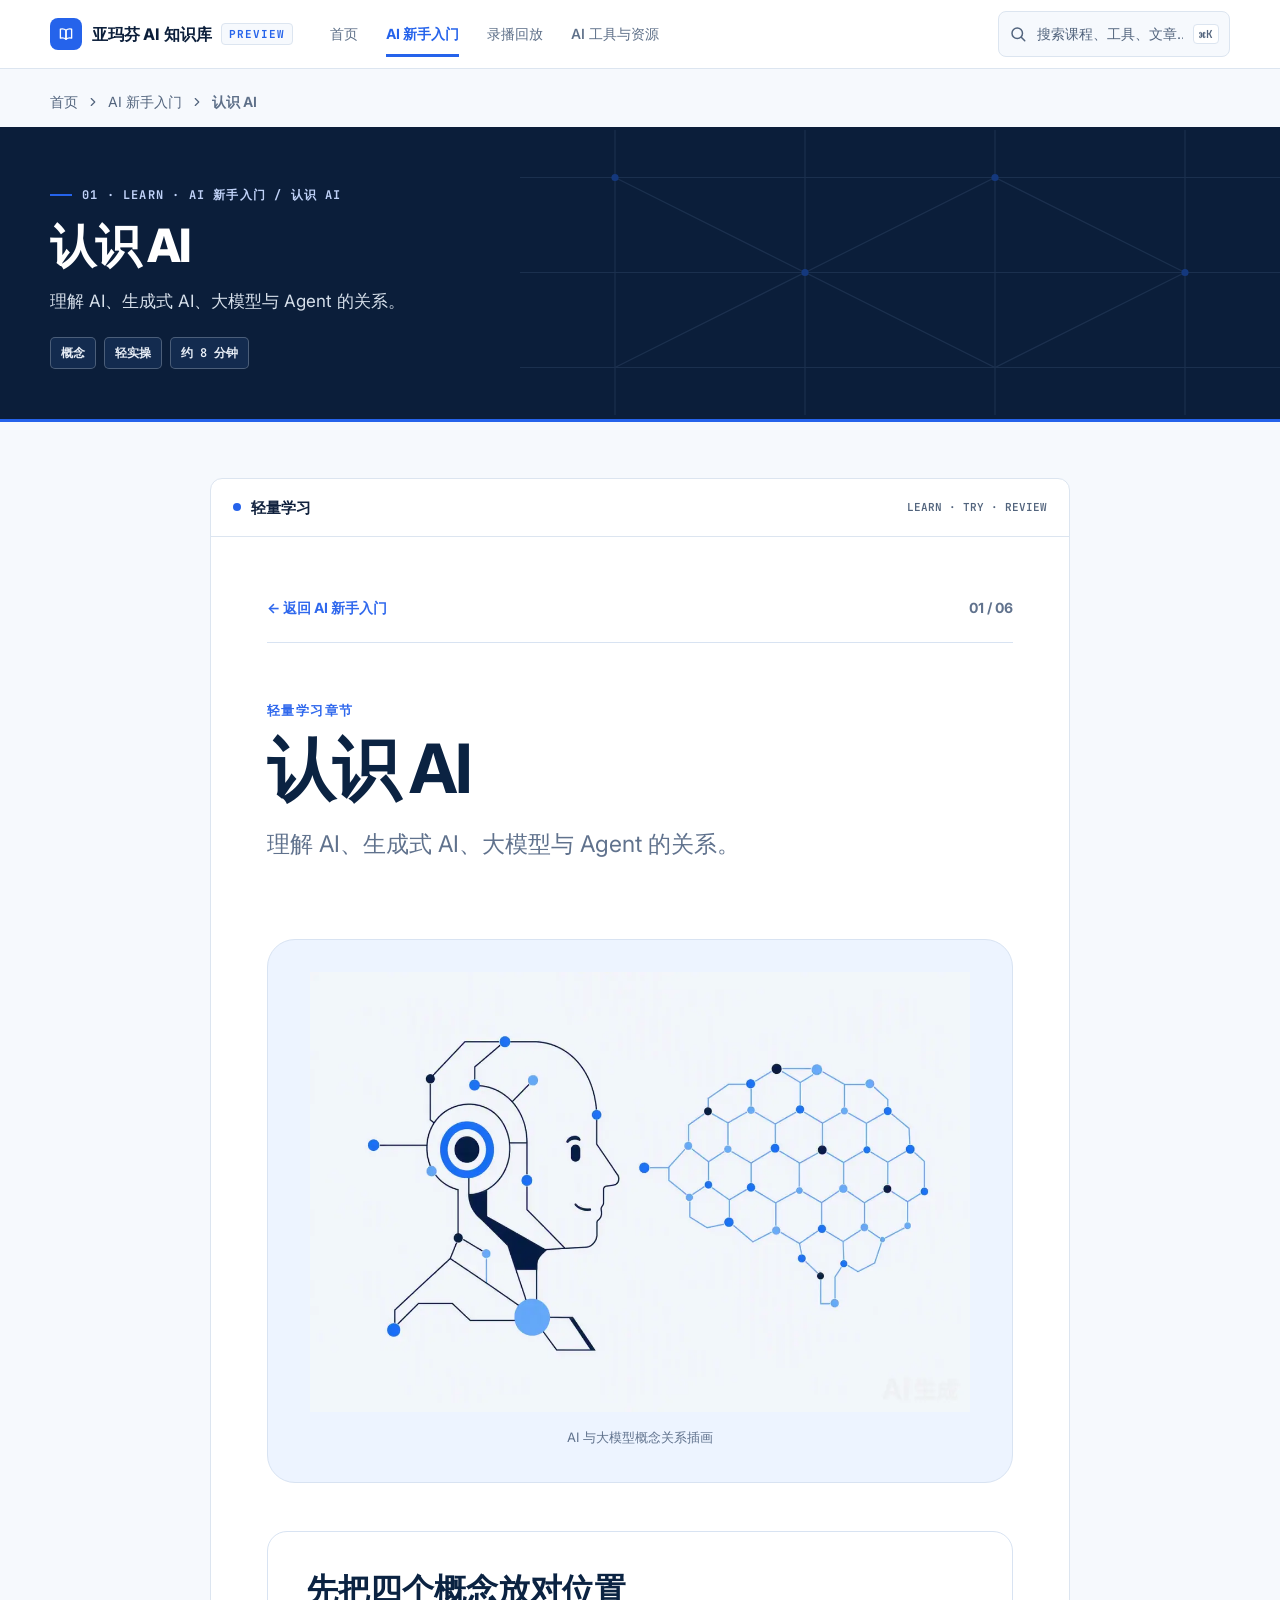
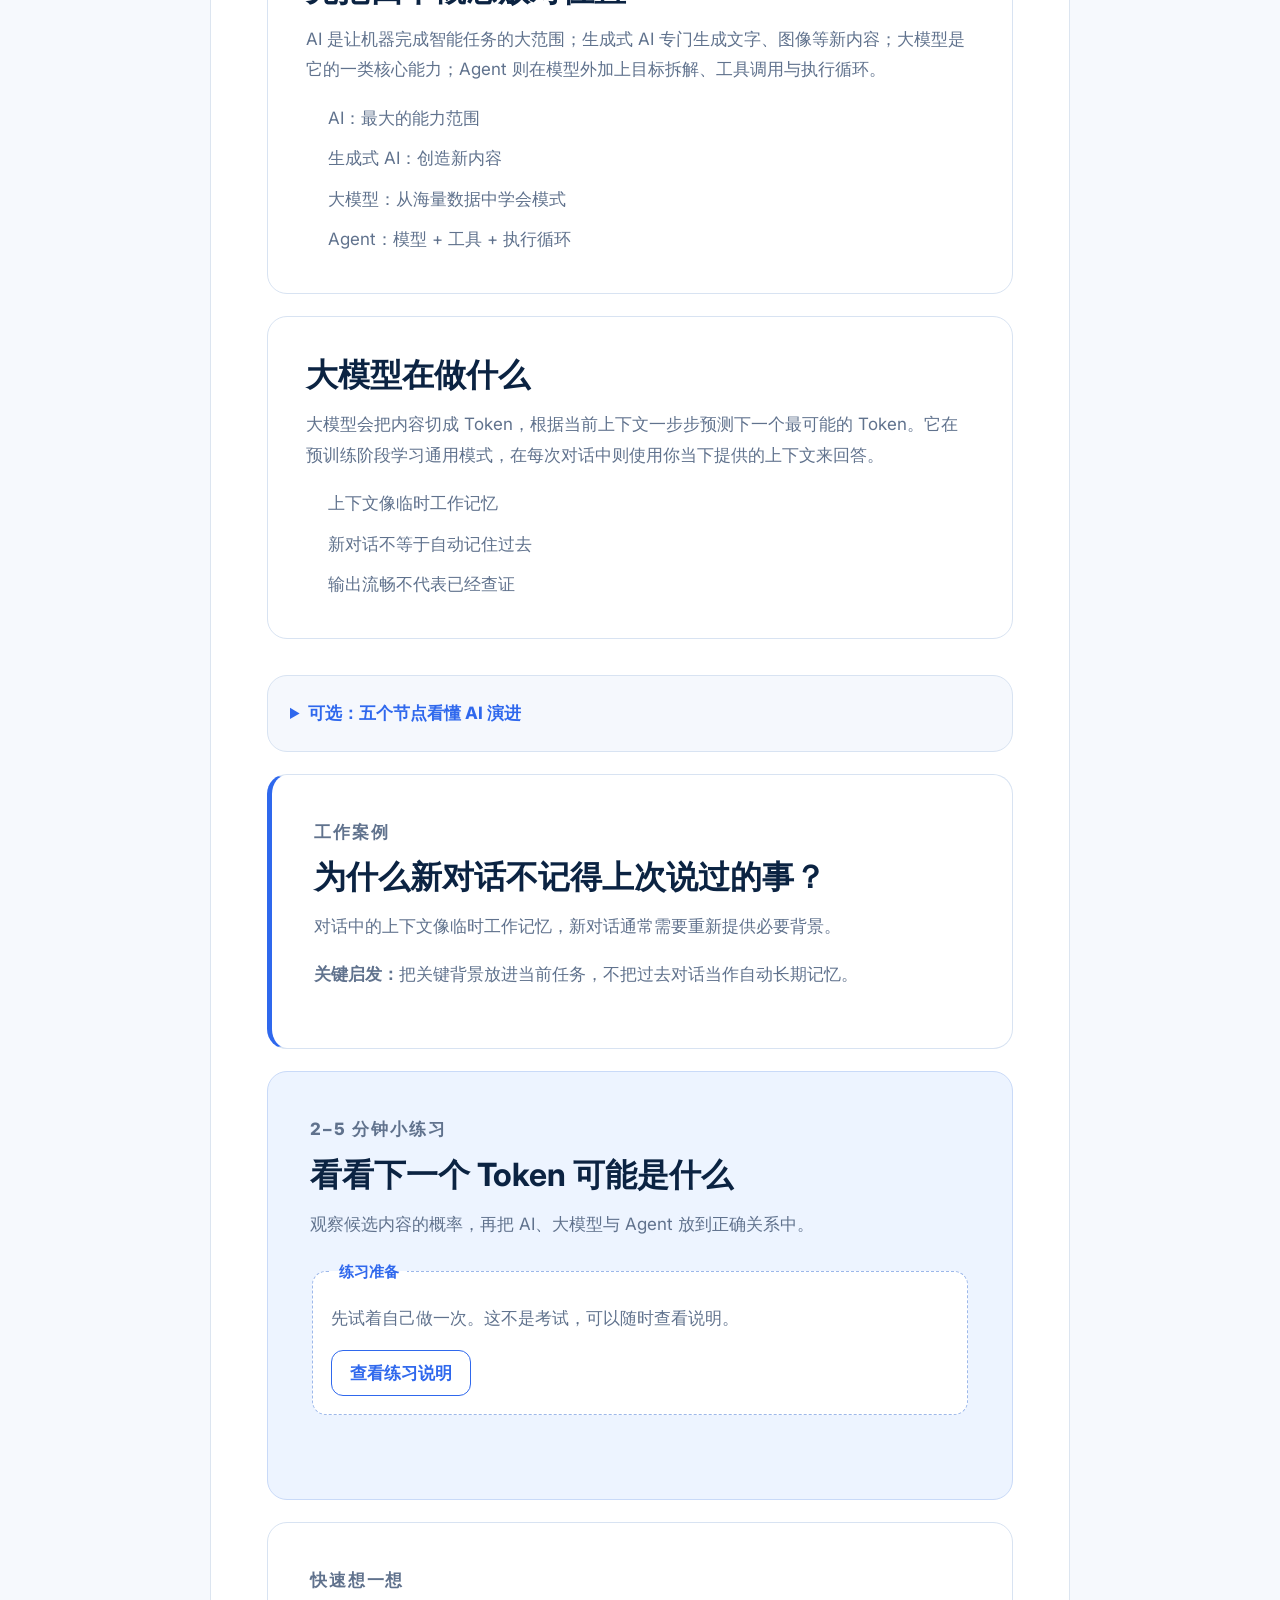
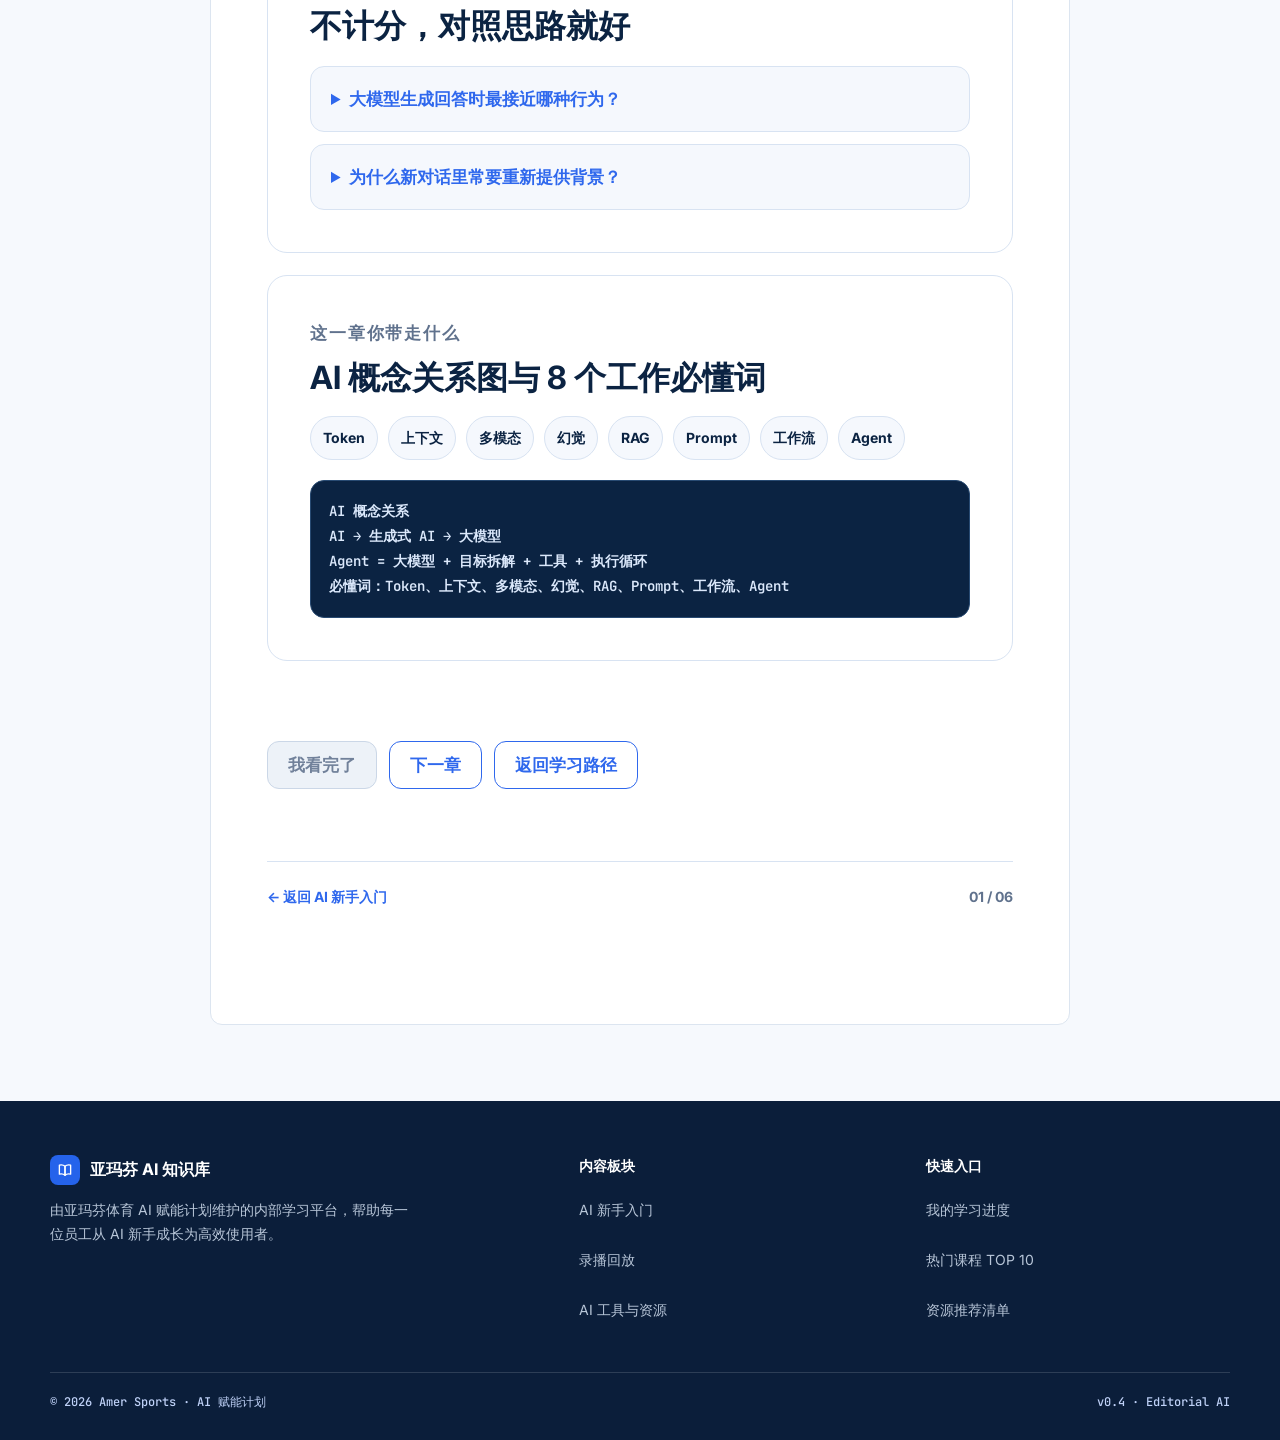
==== commit f458039a: "feat: add six beginner learning chapters" ====
--- a/site/knowledge-base/detail.html
+++ b/site/knowledge-base/detail.html
@@ -8,6 +8,7 @@
 <link rel="preconnect" href="https://fonts.gstatic.com" crossorigin>
 <link href="https://fonts.googleapis.com/css2?family=Inter:wght@400;500;600;700;800&family=Space+Grotesk:wght@500;600;700&family=JetBrains+Mono:wght@500;700&display=swap" rel="stylesheet">
 <link rel="stylesheet" href="style.css">
+<link rel="stylesheet" href="learning-experience.css">
 <style>
 /* 视频列表骨架专用 */
 .sk-vlist{display:grid;grid-template-columns:repeat(3,1fr);gap:22px}
@@ -177,18 +178,21 @@
   </div>
 </footer>
 
+<script src="learning-experience.js"></script>
 <script>
 /* ================= 子板块配置（含各自 accent 配色） ================= */
 var CONFIG = {
   learn: {
     nav: 'learn', title: 'AI 新手入门', crumb: 'AI 新手入门', num: '01 · LEARN',
     subs: {
-      'ai-what':      { name:'AI 是什么',        accent:'#2563EB', structure:'article',  desc:'用最通俗的方式理解人工智能：它能做什么、不能做什么，以及它和我们的日常工作有什么关系。', meta:['入门','必读','约 15 分钟'] },
-      'ai-history':   { name:'AI 发展史',        accent:'#3B82F6', structure:'article', desc:'从 1950 年图灵之问到今天，看懂 AI 76 年的三起两落、八个时代与大模型崛起。', meta:['时间线','认知','约 15 分钟'] },
-      'prompt-basics':{ name:'Prompt / 提示词基础', accent:'#1D4FD7', structure:'article', desc:'掌握与 AI 对话的核心方法：结构化的提示词模板、常见误区与实战示例。', meta:['核心技能','实操','约 30 分钟'] },
-      'ai-companies': { name:'AI 公司介绍',      accent:'#3B82F6', structure:'article',  desc:'认识 AI 领域的重要玩家：OpenAI、Google、Anthropic、Meta 与国内主要厂商。', meta:['认知','行业','约 20 分钟'] },
-      'ai-models':    { name:'主流 AI 模型介绍',  accent:'#60A5FA', structure:'list',    desc:'GPT、Claude、Gemini、DeepSeek、Qwen…… 各家模型的擅长领域与选型建议。', meta:['选型','对比','约 25 分钟'] },
-      'ai-other':     { name:'AI 高频术语速查',  accent:'#2563EB', structure:'article',  desc:'12 个高频 AI 术语的完整解释：是什么、为什么重要、典型例子，一页查清。', meta:['术语表','12 词','随时查阅'] }
+      'ai-basics':       { name:'认识 AI',             accent:'#2563EB', structure:'learning', desc:'理解 AI、生成式 AI、大模型与 Agent 的关系。', meta:['概念','轻实操','约 8 分钟'] },
+      'ai-boundaries':   { name:'看清边界',           accent:'#2563EB', structure:'learning', desc:'看懂 AI 擅长什么，为什么流畅回答仍可能出错。', meta:['判断','案例','约 7 分钟'] },
+      'ai-delegation':   { name:'学会分工',           accent:'#2563EB', structure:'learning', desc:'判断任务应交给 AI、人机协作，还是由人负责。', meta:['分工','练习','约 8 分钟'] },
+      'ai-prompting':    { name:'把需求说清楚',       accent:'#2563EB', structure:'learning', desc:'用四要素把提示词变成可执行的工作 brief。', meta:['表达','实操','约 10 分钟'] },
+      'ai-verification': { name:'验证结果',           accent:'#2563EB', structure:'learning', desc:'区分事实、推论和观点，把关键结论连回证据。', meta:['验证','练习','约 9 分钟'] },
+      'ai-workflow':     { name:'从对话走向工作流', accent:'#2563EB', structure:'learning', desc:'把一次成功对话沉淀为可复用的流程。', meta:['工作流','沉淀','约 8 分钟'] },
+      'ai-companies':    { name:'AI 公司与资源',     accent:'#2563EB', structure:'learning', desc:'该内容已移至 AI 工具与资源。', meta:['内容迁移'] },
+      'ai-models':       { name:'AI 模型与工具',     accent:'#2563EB', structure:'learning', desc:'该内容已移至 AI 工具与资源。', meta:['内容迁移'] }
     }
   },
   video: {
@@ -830,9 +834,18 @@
 /* ================= 渲染主流程 ================= */
 (function(){
   var type = qs('type'), id = qs('id');
+  if(type === 'learn' && window.AIBeginner && window.AIBeginner.aliases && window.AIBeginner.aliases[id]){
+    id = window.AIBeginner.aliases[id];
+    try {
+      var canonicalUrl = new URL(window.location.href);
+      canonicalUrl.searchParams.set('type', 'learn');
+      canonicalUrl.searchParams.set('id', id);
+      history.replaceState(history.state || null, '', canonicalUrl.pathname + canonicalUrl.search + canonicalUrl.hash);
+    } catch(aliasError) {}
+  }
   var board = CONFIG[type];
   var sub = board ? board.subs[id] : null;
-  if(!sub){ type = 'learn'; id = 'ai-what'; board = CONFIG.learn; sub = board.subs['ai-what']; }
+  if(!sub){ type = 'learn'; id = 'ai-basics'; board = CONFIG.learn; sub = board.subs['ai-basics']; }
 
   var accent = sub.accent;
 
@@ -872,6 +885,14 @@
 
   var content = CONTENT[id];
   switch(sub.structure){
+    case 'learning':
+      titleEl.textContent = '轻量学习'; noteEl.textContent = 'LEARN · TRY · REVIEW';
+      if(window.AIBeginner && typeof window.AIBeginner.renderChapter === 'function'){
+        window.AIBeginner.renderChapter(id, bodyEl);
+      } else {
+        bodyEl.textContent = '学习内容暂时无法加载，请返回 AI 新手入门重试。';
+      }
+      break;
     case 'article':
       titleEl.textContent = '正文'; noteEl.textContent = 'ARTICLE';
       bodyEl.innerHTML = content ? renderArticle(content) : '';
--- a/site/knowledge-base/style.css
+++ b/site/knowledge-base/style.css
@@ -96,6 +96,8 @@
 .bh-left h1{max-width:790px;margin-bottom:0;font-size:clamp(38px,4.1vw,54px);font-weight:800;letter-spacing:-.035em;line-height:1.14}
 .bh-left h1 .grad{color:#BFD1F7;font-style:normal}
 .bh-left p{max-width:720px;margin:18px 0 0;color:var(--on-navy);font-size:17px;line-height:1.8}
+.bh-left .bh-subtitle{max-width:720px;margin-top:14px;color:var(--white);font-size:clamp(20px,2.2vw,27px);font-weight:650;letter-spacing:-.02em;line-height:1.4}
+.bh-left .bh-subtitle + p{margin-top:10px}
 .bh-meta{position:relative;z-index:2;display:flex;flex-wrap:wrap;align-self:end;border-top:1px solid rgba(255,255,255,.22);border-bottom:1px solid rgba(255,255,255,.22)}
 .bh-meta .bm{min-width:96px;padding:14px 18px;text-align:center}
 .bh-meta .bm + .bm{border-left:1px solid rgba(255,255,255,.18)}
@@ -359,9 +361,10 @@
 .xa-prompt-card .xp-tag{margin-bottom:10px;padding:2px 7px;border:1px solid var(--line);border-radius:4px;background:var(--white);color:var(--blue);font:700 11px/1.5 var(--font-mono)}
 .xa-prompt-card h3{margin-bottom:8px;font-size:24px;line-height:1.3}
 .xa-prompt-card p{max-width:640px;margin-bottom:16px;color:var(--muted);font-size:17px;line-height:1.8}
-.xa-prompt-card .xp-cta,.xa-hero .xh-cta{min-height:44px;padding:9px 16px;display:inline-flex;align-items:center;justify-content:center;gap:7px;border:1px solid var(--blue);border-radius:7px;background:var(--blue);color:var(--white);font-size:14px;font-weight:720}
-.xa-prompt-card .xp-cta:hover,.xa-hero .xh-cta:hover{border-color:var(--navy-2);background:var(--navy-2);box-shadow:none;color:var(--white);transform:none}
-.xa-prompt-card .xp-cta svg,.xa-hero .xh-cta svg{width:16px;height:16px;stroke:currentColor}
+.xa-prompt-card .xp-cta,.xa-hero .xh-cta,.home-hero .hero-xiaoa-cta{min-height:44px;padding:9px 16px;display:inline-flex;align-items:center;justify-content:center;gap:7px;border:1px solid var(--blue);border-radius:7px;background:var(--blue);color:var(--white);font-size:14px;font-weight:720}
+.xa-prompt-card .xp-cta:hover,.xa-hero .xh-cta:hover,.home-hero .hero-xiaoa-cta:hover{border-color:var(--navy-2);background:var(--navy-2);box-shadow:none;color:var(--white);transform:none}
+.xa-prompt-card .xp-cta svg,.xa-hero .xh-cta svg,.home-hero .hero-xiaoa-cta svg{width:16px;height:16px;stroke:currentColor}
+.home-hero .hero-xiaoa-cta:focus-visible{outline:3px solid var(--white);outline-offset:-4px;box-shadow:inset 0 0 0 1px var(--navy)}
 .xa-prompt-card .xp-deco{position:relative;isolation:isolate;width:168px;height:124px;display:grid;place-items:center;flex:none;overflow:hidden;border:1px solid var(--navy-2);border-radius:8px;background:var(--navy);color:var(--white)}
 .xa-prompt-card .xp-deco::after{content:none;background-image:none}
 .xa-prompt-card .xp-deco svg{position:relative;z-index:2;width:42px;height:42px;stroke:currentColor}
@@ -403,6 +406,10 @@
 .gate-home-card .gh-name{color:var(--ink);font-size:16px;font-weight:730}
 .gate-home-card .gh-desc{margin-top:2px;color:var(--muted);font-size:17px;line-height:1.8}
 .gate-home-card .gh-go{margin:0 0 0 auto;flex:none}
+.external-sites{margin-top:44px;padding-top:30px;border-top:1px solid var(--line);scroll-margin-top:81px}
+.external-sites-head{margin-bottom:18px}
+.external-sites-head h3{margin-bottom:6px;font-size:22px}
+.external-sites-head p{margin:0;color:var(--muted);font-size:16px;line-height:1.75}
 
 /* Style demo */
 .style-strip{padding-block:36px;border-top:1px solid var(--line);border-bottom:1px solid var(--line);background:var(--white)}
@@ -469,6 +476,7 @@
 }
 
 @media(max-width:560px){
+  .external-sites{margin-top:32px;padding-top:24px}
   body{font-size:16px;line-height:1.75}.container,.topbar-inner{width:min(100% - 32px,var(--content))}
   .brand{max-width:calc(100vw - 132px);font-size:14px}.brand .logo{width:30px;height:30px}
   .search-box{position:relative;width:44px;padding:0;justify-content:center}.search-box input{position:absolute;inset:0;width:44px;opacity:0;cursor:pointer}.search-box .kbd{display:none}
@@ -517,21 +525,29 @@
 .home-hero .container{min-height:360px;padding-block:0;grid-template-columns:minmax(0,1fr) minmax(340px,440px);align-items:center;gap:clamp(40px,5vw,72px)}
 .home-hero .bh-left{grid-column:1;grid-row:1}
 .home-hero .hero-mascot{position:relative;right:auto;bottom:auto;grid-column:2;grid-row:1;width:100%;max-width:440px;height:360px;max-height:none;margin:0;overflow:visible;justify-self:end;align-self:end;animation:none!important;transform:none;opacity:1}
+.home-hero .hero-xiaoa-entry{position:absolute;top:88px;right:-25px;z-index:5;width:190px;pointer-events:auto}
+.home-hero .hero-xiaoa-entry p{margin:9px 0 0;color:var(--on-navy);font-size:12.5px;line-height:1.6}
 .home-hero .hero-mascot picture{position:absolute;inset:0;display:block;overflow:visible}
-.home-hero .hero-mascot img{position:absolute;right:0;bottom:-165px;width:auto;height:520px;max-width:none;max-height:none;object-fit:contain;object-position:center bottom}
-.home-hero .hero-mascot .mascot-status{right:14px;bottom:24px}
+.home-hero .hero-mascot img{position:absolute;right:48px;bottom:-165px;width:auto;height:520px;max-width:none;max-height:none;object-fit:contain;object-position:center bottom}
 
 @media(max-width:820px){
   .home-hero .container{min-height:0;padding-block:46px 0;grid-template-columns:1fr;align-items:start;gap:24px}
   .home-hero .bh-left{grid-column:1;grid-row:1}
   .home-hero .hero-mascot{grid-column:1;grid-row:2;width:340px;max-width:100%;height:280px;max-height:none;margin:0;justify-self:end;align-self:end}
-  .home-hero .hero-mascot img{right:0;bottom:-110px;width:auto;height:390px;max-width:none;max-height:none}
-  .home-hero .hero-mascot .mascot-status{right:0;bottom:20px}
+  .home-hero .hero-xiaoa-entry{top:84px;right:0;width:115px;display:flex;align-items:flex-end;flex-direction:column}
+  .home-hero .hero-xiaoa-entry p{width:115px;margin-top:46px}
+  .home-hero .hero-mascot img{right:28px;bottom:-110px;width:auto;height:390px;max-width:none;max-height:none}
 }
 
 @media(max-width:560px){
   .home-hero .container{padding-block:42px 0;gap:20px}
   .home-hero .hero-mascot{width:300px;height:250px}
-  .home-hero .hero-mascot img{bottom:-80px;height:330px}
-  .home-hero .hero-mascot .mascot-status{bottom:18px}
-}
+  .home-hero .hero-xiaoa-entry{top:72px;right:-14px;width:102px}
+  .home-hero .hero-xiaoa-entry p{width:102px}
+  .home-hero .hero-xiaoa-cta{padding-inline:12px}
+  .home-hero .hero-mascot img{right:16px;bottom:-80px;height:330px}
+}
+
+@media(max-width:390px){
+  .home-hero .hero-mascot{width:286px}
+}
--- a/site/knowledge-base/learning-experience.css
+++ b/site/knowledge-base/learning-experience.css
@@ -0,0 +1,640 @@
+:root {
+  --learning-navy: #0b2342;
+  --learning-blue: #2f68ed;
+  --learning-blue-soft: #edf4ff;
+  --learning-line: #d8e3f2;
+  --learning-muted: #60728d;
+  --learning-surface: #ffffff;
+  --learning-page: #f5f8fd;
+  --learning-radius: 20px;
+  --learning-shadow: 0 16px 40px rgba(11, 35, 66, 0.08);
+}
+
+.learning-hub {
+  display: grid;
+  grid-template-columns: repeat(2, minmax(0, 1fr));
+  gap: 20px;
+  margin: 28px 0 64px;
+}
+
+.learning-card {
+  position: relative;
+  display: grid;
+  grid-template-columns: auto 1fr;
+  gap: 8px 18px;
+  min-height: 210px;
+  padding: 28px;
+  overflow: hidden;
+  color: var(--learning-navy);
+  text-decoration: none;
+  background: var(--learning-surface);
+  border: 1px solid var(--learning-line);
+  border-radius: var(--learning-radius);
+  box-shadow: 0 8px 24px rgba(11, 35, 66, 0.05);
+  transition: transform 180ms ease, border-color 180ms ease, box-shadow 180ms ease;
+}
+
+.learning-card:hover,
+.learning-card:focus-visible {
+  border-color: var(--learning-blue);
+  box-shadow: var(--learning-shadow);
+  transform: translateY(-3px);
+}
+
+.learning-card:focus-visible,
+.lesson-actions a:focus-visible,
+.lesson-actions button:focus-visible,
+.lesson-nav a:focus-visible {
+  outline: 3px solid rgba(47, 104, 237, 0.28);
+  outline-offset: 4px;
+}
+
+.learning-status {
+  align-self: start;
+  justify-self: end;
+  padding: 6px 10px;
+  color: var(--learning-muted);
+  font-size: 13px;
+  font-weight: 700;
+  line-height: 1;
+  background: var(--learning-page);
+  border: 1px solid var(--learning-line);
+  border-radius: 999px;
+}
+
+.learning-card[data-status="in-progress"] .learning-status,
+.learning-card[data-status="seen"] .learning-status {
+  color: var(--learning-blue);
+  background: var(--learning-blue-soft);
+  border-color: #bdd1fa;
+}
+
+.chapter-return-highlight {
+  border-color: var(--learning-blue);
+  box-shadow: 0 0 0 5px rgba(47, 104, 237, 0.13), var(--learning-shadow);
+}
+
+.learning-session-summary {
+  display: inline-flex;
+  align-items: center;
+  gap: 5px;
+  min-height: 34px;
+  margin: 14px 0 0;
+  padding: 5px 12px;
+  color: #dbe8fb;
+  font-size: 14px;
+  font-weight: 700;
+  line-height: 1.4;
+  background: #17345d;
+  border: 1px solid #47688f;
+  border-radius: 999px;
+}
+
+.learning-toolkit {
+  background: var(--learning-surface);
+  border-top: 1px solid var(--learning-line);
+}
+
+.learning-tool-grid {
+  display: grid;
+  grid-template-columns: repeat(2, minmax(0, 1fr));
+  gap: 20px;
+}
+
+.learning-tool-card {
+  display: flex;
+  flex-direction: column;
+  min-width: 0;
+  padding: 28px;
+  color: var(--learning-navy);
+  background: var(--learning-page);
+  border: 1px solid var(--learning-line);
+  border-radius: var(--learning-radius);
+  transition: border-color 180ms ease, box-shadow 180ms ease, transform 180ms ease;
+}
+
+.learning-tool-card:hover {
+  border-color: #b5caf0;
+  box-shadow: 0 12px 28px rgba(11, 35, 66, 0.07);
+  transform: translateY(-2px);
+}
+
+.learning-tool-card h3 {
+  margin: 0 0 8px;
+  font-size: 21px;
+}
+
+.learning-tool-card > p {
+  min-height: 52px;
+  margin: 0 0 18px;
+  color: var(--learning-muted);
+  font-size: 15px;
+  line-height: 1.7;
+}
+
+.learning-tool-card pre {
+  box-sizing: border-box;
+  width: 100%;
+  max-width: 100%;
+  margin: 0 0 20px;
+  padding: 18px;
+  overflow-x: auto;
+  color: #dbe8fb;
+  font: 600 14px/1.8 var(--font-mono, monospace);
+  white-space: pre-wrap;
+  overflow-wrap: anywhere;
+  background: var(--learning-navy);
+  border: 1px solid #284a72;
+  border-radius: 14px;
+}
+
+.learning-tool-actions {
+  display: flex;
+  align-items: center;
+  gap: 12px;
+  margin-top: auto;
+}
+
+.learning-tool-copy,
+.progress-compat-cta {
+  display: inline-flex;
+  align-items: center;
+  justify-content: center;
+  min-height: 48px;
+  padding: 0 20px;
+  color: #ffffff;
+  font: inherit;
+  font-weight: 750;
+  text-decoration: none;
+  background: var(--learning-blue);
+  border: 1px solid var(--learning-blue);
+  border-radius: 12px;
+  cursor: pointer;
+}
+
+.learning-tool-copy {
+  min-width: 112px;
+}
+
+.learning-tool-copy:disabled {
+  cursor: wait;
+  opacity: 0.68;
+}
+
+.learning-tool-copy:focus-visible,
+.progress-compat-cta:focus-visible {
+  outline: 3px solid rgba(47, 104, 237, 0.35);
+  outline-offset: 4px;
+}
+
+.tool-copy-feedback {
+  min-height: 24px;
+  color: var(--learning-blue);
+  font-size: 14px;
+  font-weight: 700;
+  transition: opacity 160ms ease;
+}
+
+.tool-copy-fallback {
+  box-sizing: border-box;
+  display: block;
+  width: 100%;
+  min-height: 132px;
+  margin: 16px 0 0;
+  padding: 14px 16px;
+  overflow: auto;
+  color: var(--learning-navy);
+  font: 600 14px/1.7 var(--font-mono, monospace);
+  white-space: pre-wrap;
+  overflow-wrap: anywhere;
+  resize: vertical;
+  background: #ffffff;
+  border: 1px solid var(--learning-blue);
+  border-radius: 12px;
+}
+
+.tool-copy-fallback[hidden] {
+  display: none;
+}
+
+.tool-copy-fallback:focus-visible {
+  outline: 3px solid rgba(47, 104, 237, 0.35);
+  outline-offset: 3px;
+}
+
+.progress-compat-card {
+  max-width: 760px;
+  padding: clamp(26px, 5vw, 48px);
+  color: var(--learning-navy);
+  background: var(--learning-surface);
+  border: 1px solid var(--learning-line);
+  border-radius: var(--learning-radius);
+  box-shadow: var(--learning-shadow);
+}
+
+.progress-compat-card h2 {
+  margin: 14px 0 12px;
+  font-size: clamp(28px, 4vw, 42px);
+}
+
+.progress-compat-card > p {
+  margin: 0 0 24px;
+  color: var(--learning-muted);
+  font-size: 17px;
+  line-height: 1.75;
+}
+
+.lesson,
+.lesson-moved {
+  width: min(960px, calc(100% - 40px));
+  margin: 0 auto;
+  color: var(--learning-navy);
+}
+
+.lesson-nav {
+  display: flex;
+  align-items: center;
+  justify-content: space-between;
+  gap: 18px;
+  padding: 22px 0;
+  color: var(--learning-muted);
+  font-size: 14px;
+  font-weight: 700;
+  border-bottom: 1px solid var(--learning-line);
+}
+
+.lesson-nav a {
+  color: var(--learning-blue);
+  text-decoration: none;
+}
+
+.lesson-header {
+  padding: 56px 0 32px;
+}
+
+.lesson-header h1,
+.lesson-moved h1 {
+  max-width: 760px;
+  margin: 10px 0 18px;
+  font-size: clamp(38px, 6vw, 68px);
+  line-height: 1.08;
+  letter-spacing: -0.045em;
+}
+
+.lesson-header > p:last-child,
+.lesson-moved > p {
+  max-width: 720px;
+  color: var(--learning-muted);
+  font-size: clamp(18px, 2.3vw, 23px);
+  line-height: 1.75;
+}
+
+.lesson-kicker,
+.lesson-section-label {
+  margin: 0 0 10px;
+  color: var(--learning-blue);
+  font-size: 13px;
+  font-weight: 800;
+  letter-spacing: 0.11em;
+  text-transform: uppercase;
+}
+
+.lesson-figure {
+  display: grid;
+  place-items: center;
+  min-height: 360px;
+  margin: 20px 0 48px;
+  padding: 32px;
+  background: var(--learning-blue-soft);
+  border: 1px solid var(--learning-line);
+  border-radius: 28px;
+}
+
+.lesson-figure img {
+  display: block;
+  width: min(100%, 720px);
+  max-height: 440px;
+  object-fit: contain;
+}
+
+.lesson-figure picture,
+.lesson-history picture {
+  display: block;
+  width: 100%;
+  text-align: center;
+}
+
+.lesson-figure figcaption {
+  margin-top: 14px;
+  color: var(--learning-muted);
+  font-size: 13px;
+}
+
+.lesson-case,
+.lesson-exercise,
+.lesson-check,
+.lesson-takeaway {
+  margin: 22px 0;
+  padding: clamp(24px, 4vw, 42px);
+  background: var(--learning-surface);
+  border: 1px solid var(--learning-line);
+  border-radius: var(--learning-radius);
+}
+
+.lesson-content {
+  display: grid;
+  gap: 22px;
+  margin: 0 0 36px;
+}
+
+.lesson-core-section {
+  padding: clamp(24px, 4vw, 38px);
+  background: var(--learning-surface);
+  border: 1px solid var(--learning-line);
+  border-radius: var(--learning-radius);
+}
+
+.lesson-core-section h2,
+.lesson-case h2,
+.lesson-exercise h2,
+.lesson-check h2,
+.lesson-takeaway h2 {
+  margin: 0 0 14px;
+  font-size: clamp(24px, 3vw, 32px);
+  line-height: 1.25;
+}
+
+.lesson-core-section p,
+.lesson-case p,
+.lesson-exercise p,
+.lesson-check p,
+.lesson-takeaway p,
+.lesson-bullets li {
+  color: var(--learning-muted);
+  font-size: 17px;
+  line-height: 1.8;
+}
+
+.lesson-bullets {
+  display: grid;
+  gap: 10px;
+  margin: 18px 0 0;
+  padding-left: 22px;
+}
+
+.lesson-bullets li::marker {
+  color: var(--learning-blue);
+}
+
+.lesson-history {
+  margin: 22px 0;
+  padding: 22px;
+  background: var(--learning-page);
+  border: 1px solid var(--learning-line);
+  border-radius: var(--learning-radius);
+}
+
+.lesson-history summary {
+  color: var(--learning-blue);
+  font-size: 17px;
+  font-weight: 750;
+  cursor: pointer;
+}
+
+.lesson-history img {
+  display: block;
+  width: min(100%, 760px);
+  max-height: 360px;
+  margin: 22px auto 0;
+  object-fit: contain;
+}
+
+.lesson-case {
+  border-left: 5px solid var(--learning-blue);
+}
+
+.lesson-exercise {
+  background: var(--learning-blue-soft);
+  border-color: #c9daf8;
+}
+
+.lesson-check details {
+  margin-top: 20px;
+  padding: 18px 20px;
+  background: var(--learning-page);
+  border: 1px solid var(--learning-line);
+  border-radius: 14px;
+}
+
+.lesson-check-item + .lesson-check-item {
+  margin-top: 12px;
+}
+
+.lesson-check summary {
+  color: var(--learning-blue);
+  font-size: 17px;
+  line-height: 1.65;
+  font-weight: 750;
+  cursor: pointer;
+}
+
+.lesson-takeaway ul {
+  display: flex;
+  flex-wrap: wrap;
+  gap: 10px;
+  padding: 0;
+  list-style: none;
+}
+
+.lesson-takeaway li,
+.lesson-token {
+  padding: 8px 12px;
+  color: var(--learning-navy);
+  font-size: 14px;
+  font-weight: 700;
+  background: var(--learning-page);
+  border: 1px solid var(--learning-line);
+  border-radius: 999px;
+  transition: color 160ms ease, border-color 160ms ease, background-color 160ms ease;
+}
+
+.lesson-feedback {
+  min-height: 24px;
+  margin-top: 18px;
+  color: var(--learning-muted);
+  transition: opacity 160ms ease, transform 160ms ease;
+}
+
+.lesson-exercise-placeholder {
+  min-width: 0;
+  margin-top: 18px;
+  padding: 18px;
+  background: #ffffff;
+  border: 1px dashed #9db8ea;
+  border-radius: 14px;
+}
+
+.lesson-exercise-placeholder legend {
+  padding: 0 8px;
+  color: var(--learning-blue);
+  font-size: 15px;
+  font-weight: 750;
+}
+
+.lesson-secondary-action {
+  min-height: 46px;
+  padding: 0 18px;
+  color: var(--learning-blue);
+  font: inherit;
+  font-weight: 750;
+  background: #ffffff;
+  border: 1px solid var(--learning-blue);
+  border-radius: 12px;
+  cursor: pointer;
+}
+
+.lesson-secondary-action:disabled {
+  cursor: default;
+  opacity: 0.68;
+}
+
+.lesson-secondary-action:focus-visible,
+.lesson-check summary:focus-visible,
+.lesson-history summary:focus-visible,
+.lesson-template:focus-visible {
+  outline: 3px solid rgba(47, 104, 237, 0.35);
+  outline-offset: 4px;
+}
+
+.lesson-template {
+  box-sizing: border-box;
+  width: 100%;
+  max-width: 100%;
+  margin: 20px 0 0;
+  padding: 18px;
+  overflow-x: auto;
+  color: #dbe8fb;
+  font: 600 14px/1.8 var(--font-mono, monospace);
+  white-space: pre-wrap;
+  overflow-wrap: anywhere;
+  background: var(--learning-navy);
+  border: 1px solid #284a72;
+  border-radius: 14px;
+}
+
+.lesson-status-live {
+  min-height: 28px;
+  margin: 24px 0 0;
+  color: var(--learning-blue);
+  font-size: 15px;
+  font-weight: 700;
+}
+
+.lesson-actions {
+  display: flex;
+  flex-wrap: wrap;
+  align-items: center;
+  gap: 12px;
+  padding: 28px 0 72px;
+}
+
+.lesson-actions a,
+.lesson-actions button,
+.lesson-primary-action {
+  display: inline-flex;
+  align-items: center;
+  justify-content: center;
+  min-height: 48px;
+  padding: 0 20px;
+  color: var(--learning-blue);
+  font: inherit;
+  font-weight: 750;
+  text-decoration: none;
+  background: var(--learning-surface);
+  border: 1px solid var(--learning-blue);
+  border-radius: 12px;
+  cursor: pointer;
+}
+
+.lesson-actions button:disabled {
+  color: #71819a;
+  cursor: not-allowed;
+  background: #edf2f8;
+  border-color: #cbd7e7;
+}
+
+.lesson-nav-bottom {
+  margin-bottom: 56px;
+  border-top: 1px solid var(--learning-line);
+  border-bottom: 0;
+}
+
+.lesson-actions button,
+.lesson-primary-action {
+  color: #ffffff;
+  background: var(--learning-blue);
+}
+
+.lesson-moved {
+  padding: 96px 0;
+}
+
+.lesson-moved .lesson-primary-action {
+  margin-top: 22px;
+}
+
+@media (max-width: 720px) {
+  .learning-hub {
+    grid-template-columns: 1fr;
+  }
+
+  .learning-card {
+    min-height: 180px;
+    padding: 22px;
+  }
+
+  .learning-tool-grid {
+    grid-template-columns: 1fr;
+  }
+
+  .learning-tool-card {
+    padding: 22px;
+  }
+
+  .learning-tool-card > p {
+    min-height: 0;
+  }
+
+  .lesson,
+  .lesson-moved {
+    width: min(100% - 28px, 960px);
+  }
+
+  .lesson-nav {
+    align-items: flex-start;
+  }
+
+  .lesson-figure {
+    min-height: 240px;
+    padding: 20px;
+  }
+
+  .lesson-actions {
+    align-items: stretch;
+    flex-direction: column;
+  }
+}
+
+@media (prefers-reduced-motion: reduce) {
+  .learning-card,
+  .lesson-token,
+  .lesson-feedback,
+  .chapter-return-highlight,
+  .learning-tool-card,
+  .tool-copy-feedback,
+  .tool-copy-fallback {
+    scroll-behavior: auto;
+    transition: none;
+    animation: none;
+  }
+}
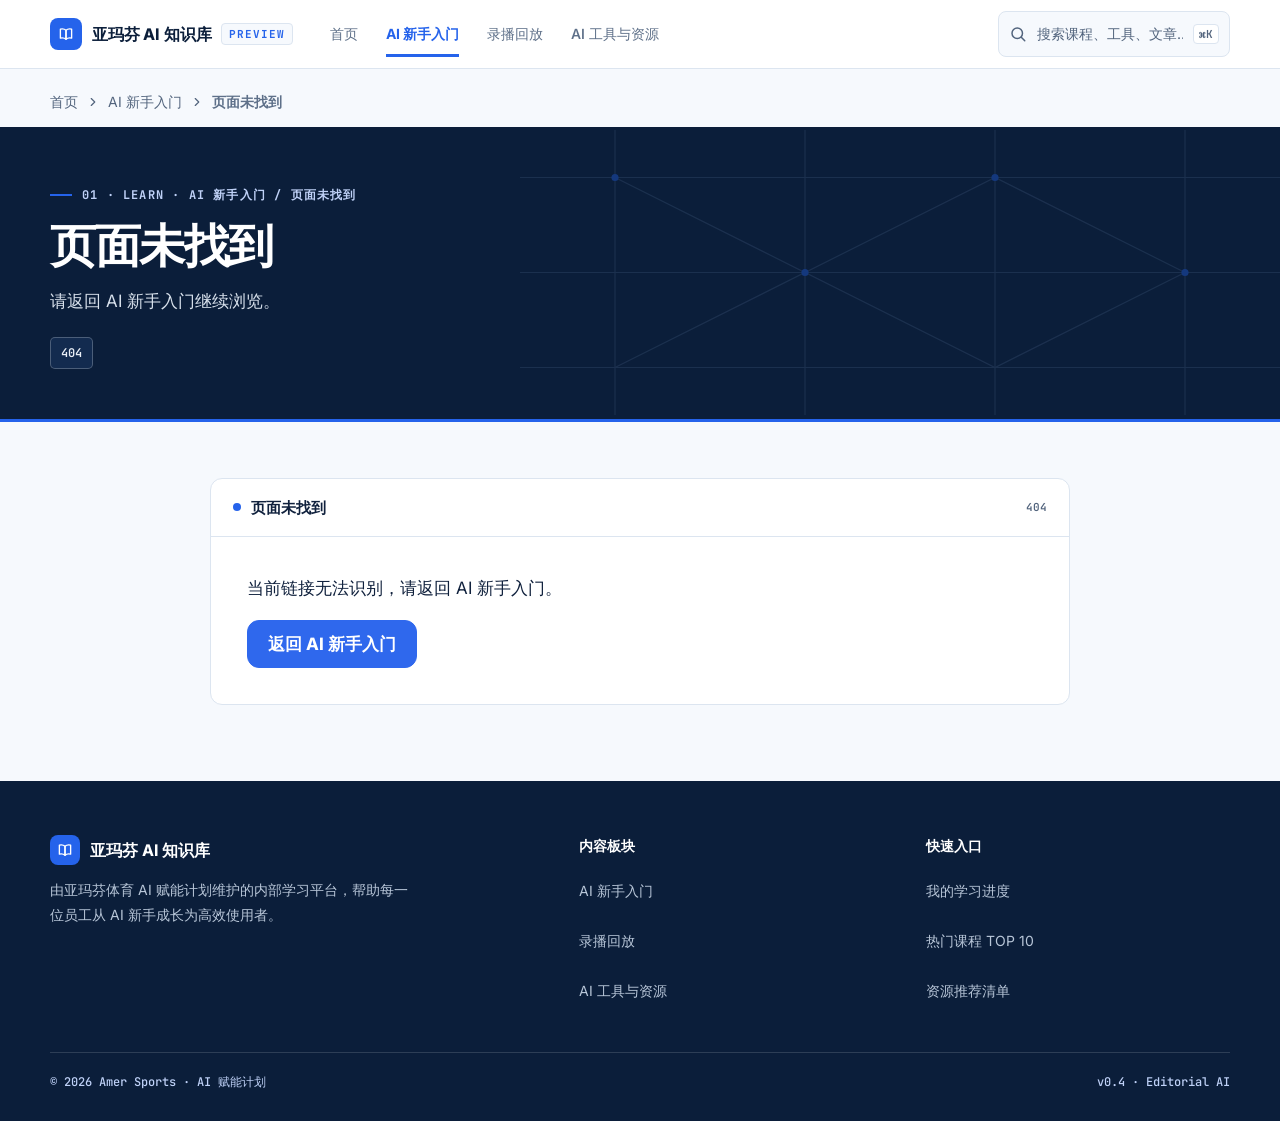
==== commit daba56b6: "fix: harden learning routes and chapter accessibility" ====
--- a/site/knowledge-base/detail.html
+++ b/site/knowledge-base/detail.html
@@ -556,6 +556,14 @@
   var entities = {'&':'&amp;','<':'&lt;','>':'&gt;','"':'&quot;',"'":'&#39;'};
   return String(s).replace(/[&<>"']/g,function(character){ return entities[character]; });
 }
+function safeOwnGet(object, key){
+  if(!object || (typeof object !== 'object' && typeof object !== 'function') || typeof key !== 'string') return undefined;
+  try {
+    return Object.prototype.hasOwnProperty.call(object, key) ? object[key] : undefined;
+  } catch(error) {
+    return undefined;
+  }
+}
 function sanitizeInlineRichText(value){
   var template = document.createElement('template');
   template.innerHTML = String(value);
@@ -775,7 +783,7 @@
 }
 
 function renderVideoList(id){
-  var real = VIDEO_REAL[id] || [];
+  var real = safeOwnGet(VIDEO_REAL, id) || [];
   var thumbs = ['thumb-landscape','thumb-stars','thumb-aurora'];
   if(!real.length){
     var placeholder = document.createElement('div');
@@ -834,18 +842,32 @@
 /* ================= 渲染主流程 ================= */
 (function(){
   var type = qs('type'), id = qs('id');
-  if(type === 'learn' && window.AIBeginner && window.AIBeginner.aliases && window.AIBeginner.aliases[id]){
-    id = window.AIBeginner.aliases[id];
+  var beginnerRuntime = safeOwnGet(window, 'AIBeginner');
+  var aliasMap = beginnerRuntime ? safeOwnGet(beginnerRuntime, 'aliases') : undefined;
+  var canonicalId = type === 'learn' ? safeOwnGet(aliasMap, id) : undefined;
+  if(typeof canonicalId === 'string'){
+    id = canonicalId;
     try {
       var canonicalUrl = new URL(window.location.href);
       canonicalUrl.searchParams.set('type', 'learn');
       canonicalUrl.searchParams.set('id', id);
-      history.replaceState(history.state || null, '', canonicalUrl.pathname + canonicalUrl.search + canonicalUrl.hash);
+      var replaceState = history.replaceState;
+      if(typeof replaceState === 'function') replaceState.call(history, history.state || null, '', canonicalUrl.pathname + canonicalUrl.search + canonicalUrl.hash);
     } catch(aliasError) {}
   }
-  var board = CONFIG[type];
-  var sub = board ? board.subs[id] : null;
-  if(!sub){ type = 'learn'; id = 'ai-basics'; board = CONFIG.learn; sub = board.subs['ai-basics']; }
+  var board = safeOwnGet(CONFIG, type);
+  var subs = board ? safeOwnGet(board, 'subs') : undefined;
+  var sub = safeOwnGet(subs, id);
+  if(!sub){
+    if(type === 'learn'){
+      board = safeOwnGet(CONFIG, 'learn') || { nav:'learn', crumb:'AI 新手入门', num:'01 · LEARN' };
+      sub = { name:'暂未找到这一章', accent:'#2563EB', structure:'learning-unknown', desc:'返回 AI 新手入门，从六个章节中重新选择。', meta:['未找到章节'] };
+    } else {
+      type = 'learn';
+      board = safeOwnGet(CONFIG, 'learn') || { nav:'learn', crumb:'AI 新手入门', num:'404' };
+      sub = { name:'页面未找到', accent:'#2563EB', structure:'page-unknown', desc:'请返回 AI 新手入门继续浏览。', meta:['404'] };
+    }
+  }
 
   var accent = sub.accent;
 
@@ -865,6 +887,7 @@
 
   // 3) Hero
   var hero = document.getElementById('detailHero');
+  hero.hidden = sub.structure === 'learning' || sub.structure === 'learning-unknown';
   hero.style.setProperty('--accent', accent);
   document.getElementById('dhTag').textContent = board.num + ' · ' + board.crumb + ' / ' + sub.name;
   document.getElementById('dhTitle').textContent = sub.name;
@@ -883,15 +906,30 @@
   var phBox = document.getElementById('phNoteBox');
   var phNote = document.getElementById('phNote');
 
-  var content = CONTENT[id];
+  var content = safeOwnGet(CONTENT, id);
   switch(sub.structure){
     case 'learning':
       titleEl.textContent = '轻量学习'; noteEl.textContent = 'LEARN · TRY · REVIEW';
-      if(window.AIBeginner && typeof window.AIBeginner.renderChapter === 'function'){
-        window.AIBeginner.renderChapter(id, bodyEl);
+      if(beginnerRuntime && typeof beginnerRuntime.renderChapter === 'function'){
+        beginnerRuntime.renderChapter(id, bodyEl);
       } else {
         bodyEl.textContent = '学习内容暂时无法加载，请返回 AI 新手入门重试。';
       }
+      break;
+    case 'learning-unknown':
+      titleEl.textContent = '未找到章节'; noteEl.textContent = 'RETURN TO LEARN';
+      if(beginnerRuntime && typeof beginnerRuntime.renderChapter === 'function') beginnerRuntime.renderChapter(id, bodyEl);
+      else bodyEl.textContent = '暂未找到这一章。请返回 AI 新手入门。';
+      break;
+    case 'page-unknown':
+      titleEl.textContent = '页面未找到'; noteEl.textContent = '404';
+      var unknownMessage = document.createElement('p');
+      unknownMessage.textContent = '当前链接无法识别，请返回 AI 新手入门。';
+      var unknownReturn = document.createElement('a');
+      unknownReturn.className = 'lesson-primary-action';
+      unknownReturn.href = 'learn.html';
+      unknownReturn.textContent = '返回 AI 新手入门';
+      bodyEl.replaceChildren(unknownMessage, unknownReturn);
       break;
     case 'article':
       titleEl.textContent = '正文'; noteEl.textContent = 'ARTICLE';
@@ -909,7 +947,8 @@
     case 'video-list':
       titleEl.textContent = '课程回放'; noteEl.textContent = 'VIDEO LIST';
       bodyEl.replaceChildren(renderVideoList(id));
-      if(VIDEO_REAL[id] && VIDEO_REAL[id].length){
+      var realVideos = safeOwnGet(VIDEO_REAL, id);
+      if(realVideos && realVideos.length){
         phBox.style.display = 'flex';
         phNote.innerHTML = '<b>点击卡片即可观看：</b>以下为已接入的真实录播，点击会跳转到公司 SharePoint 站点观看（需登录公司账号）。';
       } else {
--- a/site/knowledge-base/learning-experience.css
+++ b/site/knowledge-base/learning-experience.css
@@ -45,7 +45,7 @@
 .lesson-actions a:focus-visible,
 .lesson-actions button:focus-visible,
 .lesson-nav a:focus-visible {
-  outline: 3px solid rgba(47, 104, 237, 0.28);
+  outline: 3px solid #0E2144;
   outline-offset: 4px;
 }
 
@@ -183,7 +183,7 @@
 
 .learning-tool-copy:focus-visible,
 .progress-compat-cta:focus-visible {
-  outline: 3px solid rgba(47, 104, 237, 0.35);
+  outline: 3px solid #0E2144;
   outline-offset: 4px;
 }
 
@@ -218,7 +218,7 @@
 }
 
 .tool-copy-fallback:focus-visible {
-  outline: 3px solid rgba(47, 104, 237, 0.35);
+  outline: 3px solid #0E2144;
   outline-offset: 3px;
 }
 
@@ -502,7 +502,7 @@
 .lesson-check summary:focus-visible,
 .lesson-history summary:focus-visible,
 .lesson-template:focus-visible {
-  outline: 3px solid rgba(47, 104, 237, 0.35);
+  outline: 3px solid #0E2144;
   outline-offset: 4px;
 }
 
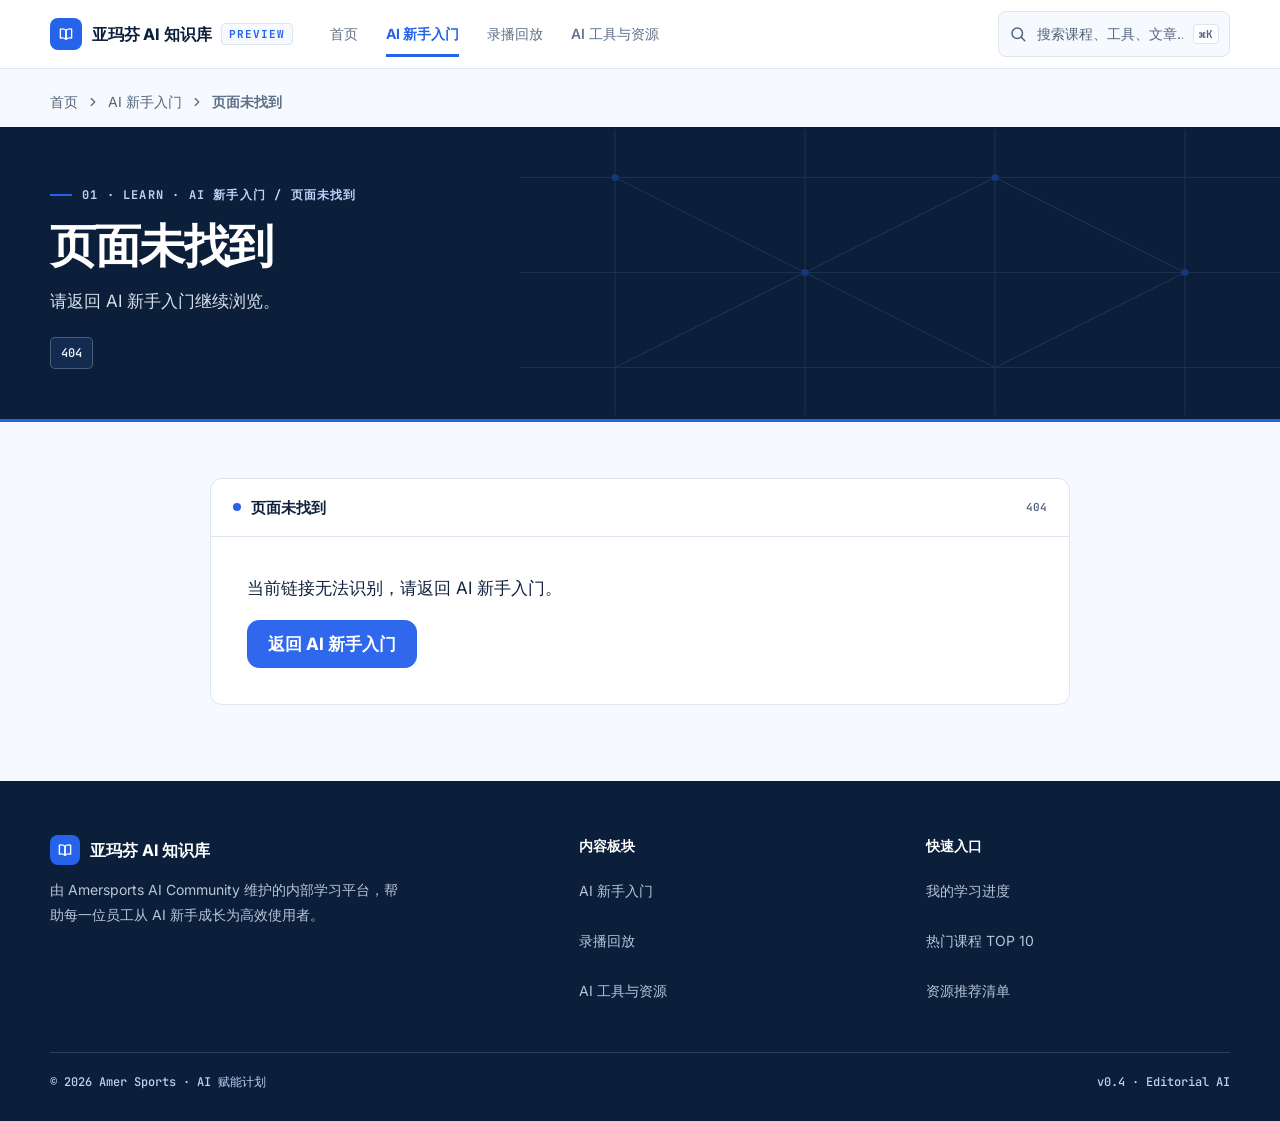
==== commit 4031b862: "feat: refine homepage cards and learning hero" ====
--- a/site/knowledge-base/detail.html
+++ b/site/knowledge-base/detail.html
@@ -152,7 +152,7 @@
           <span class="logo"><svg data-brand-icon="knowledge-book" aria-hidden="true" viewBox="0 0 24 24" fill="none" stroke-width="1.8" stroke-linecap="round" stroke-linejoin="round"><path d="M4.5 5.5c3.1-.8 5.6-.2 7.5 1.5v12c-1.9-1.7-4.4-2.3-7.5-1.5z"/><path d="M19.5 5.5c-3.1-.8-5.6-.2-7.5 1.5v12c1.9-1.7 4.4-2.3 7.5-1.5z"/></svg></span>
           亚玛芬 AI 知识库
         </div>
-        <p class="f-desc">由亚玛芬体育 AI 赋能计划维护的内部学习平台，帮助每一位员工从 AI 新手成长为高效使用者。</p>
+        <p class="f-desc">由 Amersports AI Community 维护的内部学习平台，帮助每一位员工从 AI 新手成长为高效使用者。</p>
       </div>
       <div>
         <h2 class="footer-heading">内容板块</h2>
@@ -550,7 +550,12 @@
 /* ================= 工具函数 ================= */
 function qs(name){
   var m = location.search.match(new RegExp('[?&]' + name + '=([^&]*)'));
-  return m ? decodeURIComponent(m[1]) : '';
+  if(!m) return '';
+  try {
+    return decodeURIComponent(m[1]);
+  } catch(error) {
+    return '';
+  }
 }
 function esc(s){
   var entities = {'&':'&amp;','<':'&lt;','>':'&gt;','"':'&quot;',"'":'&#39;'};
--- a/site/knowledge-base/style.css
+++ b/site/knowledge-base/style.css
@@ -141,19 +141,25 @@
 
 /* Quiet editorial units */
 .entry-row,.sub-grid,.video-grid,.gate-home-grid{display:grid;gap:24px}
+.entry-row{grid-auto-rows:1fr}
 .entry-row,.sub-grid,.video-grid{grid-template-columns:repeat(3,minmax(0,1fr))}
 .gate-home-grid{grid-template-columns:repeat(2,minmax(0,1fr));margin-top:8px}
 .entry-card,.sub-card,.video-card,.res-entry,.gate-home-card{--accent:var(--blue)!important;position:relative;min-width:0;border:solid var(--line);border-width:1px 0;border-radius:0;background:var(--white);box-shadow:none;color:var(--ink);transition:border-color 160ms ease,background-color 160ms ease}
 .entry-card::before,.sub-card::before{content:none}
 .entry-card:hover,.sub-card:hover,.video-card:hover,.res-entry:hover,.gate-home-card:hover{border-color:var(--blue);background:var(--blue-soft);box-shadow:none;transform:none}
-.entry-card{padding:26px 22px 28px;display:block}
+.entry-card{padding:30px 26px 32px;display:flex;flex-direction:column}
+.entry-card:focus-visible{outline:3px solid var(--blue);outline-offset:3px}
 .entry-card .ec-top,.sub-card .sc-top{margin-bottom:22px;display:flex;align-items:center;justify-content:space-between;gap:16px}
 .entry-card .ec-num,.sub-card .sc-num{color:var(--blue);font:700 12px/1.5 var(--font-mono);letter-spacing:.08em}
-.entry-card .ec-icon,.sub-card .sc-icon,.gate-home-card .gh-icon{width:44px;height:44px;border:1px solid var(--line);border-radius:8px;display:grid;place-items:center;flex:none;background:var(--white);color:var(--blue)}
-.entry-card .ec-icon svg,.sub-card .sc-icon svg,.gate-home-card .gh-icon svg{width:21px;height:21px;stroke:currentColor}
-.entry-card h3{margin-bottom:8px;font-size:20px;line-height:1.35}
-.entry-card p{min-height:0;margin-bottom:0;color:var(--muted);font-size:17px;line-height:1.8}
+.entry-card .ec-num{order:2}
+.entry-card .ec-icon{width:72px;height:72px;border:0;border-radius:0;display:grid;place-items:center;flex:none;background:var(--blue);color:var(--white)}
+.entry-card .ec-icon svg{width:36px;height:36px;stroke:currentColor}
+.sub-card .sc-icon,.gate-home-card .gh-icon{width:44px;height:44px;border:1px solid var(--line);border-radius:8px;display:grid;place-items:center;flex:none;background:var(--white);color:var(--blue)}
+.sub-card .sc-icon svg,.gate-home-card .gh-icon svg{width:21px;height:21px;stroke:currentColor}
+.entry-card h3{margin-bottom:10px;font-size:28px;font-weight:800;line-height:1.3}
+.entry-card p{min-height:0;margin-bottom:0;color:var(--muted);font-size:17px;font-weight:400;line-height:1.75}
 .entry-card .ec-link,.sub-card .sc-link,.re-foot,.gate-home-card .gh-go{margin-top:18px;display:inline-flex;align-items:center;gap:6px;color:var(--blue);font-size:14px;font-weight:700}
+.entry-card .ec-link{margin-top:auto;padding-top:24px;align-self:flex-start}
 .entry-card .ec-link svg,.sub-card .sc-link svg,.re-foot svg,.gate-home-card .gh-go svg{width:15px;height:15px;stroke:currentColor;transition:transform 160ms ease}
 .entry-card:hover .ec-link,.res-entry:hover .re-foot{gap:6px}
 .entry-card:hover .ec-link svg,.sub-card:hover .sc-link svg,.res-entry:hover .re-foot svg,.gate-home-card:hover .gh-go svg{transform:translateX(3px)}
@@ -477,15 +483,15 @@
 
 @media(max-width:560px){
   .external-sites{margin-top:32px;padding-top:24px}
-  body{font-size:16px;line-height:1.75}.container,.topbar-inner{width:min(100% - 32px,var(--content))}
+  body{font-size:17px;line-height:1.75}.container,.topbar-inner{width:min(100% - 32px,var(--content))}
   .brand{max-width:calc(100vw - 132px);font-size:14px}.brand .logo{width:30px;height:30px}
   .search-box{position:relative;width:44px;padding:0;justify-content:center}.search-box input{position:absolute;inset:0;width:44px;opacity:0;cursor:pointer}.search-box .kbd{display:none}
   .search-wrap:focus-within{position:absolute;right:52px;left:0;z-index:30}.search-wrap:focus-within .search-box{width:100%;padding:0 10px;justify-content:flex-start;background:var(--white)}
   .search-wrap:focus-within .search-box input{position:static;width:auto;opacity:1;cursor:text}.search-wrap:focus-within .search-drop{right:0;left:0;width:100%}
   .crumb{width:min(100% - 32px,var(--content));min-height:52px}
   .detail-hero::before,body .xa-hero::before,.hero-grid{background-position:45% center;background-size:640px auto;opacity:.28}
-  .board-hero .container{padding-block:42px}.bh-left h1,.detail-hero h1{font-size:30px;line-height:1.2}.bh-left p,.detail-hero p.desc,.section-head .desc,.entry-card p,.sub-card p,.xa-prompt-card p,body .xa-hero p,.gate-home-card .gh-desc{font-size:16px}
-  body .rt-sec p,body .rt-ul li,body .lp-lead,body .lp-tl-item p,body .lp-step-panel p,body .lp-term .tr,body .kb-step p,body .tl-body p{font-size:16px}
+  .board-hero .container{padding-block:42px}.bh-left h1,.detail-hero h1{font-size:30px;line-height:1.2}.bh-left p,.detail-hero p.desc,.section-head .desc,.entry-card p,.sub-card p,.xa-prompt-card p,body .xa-hero p,.gate-home-card .gh-desc{font-size:17px}
+  body .rt-sec p,body .rt-ul li,body .lp-lead,body .lp-tl-item p,body .lp-step-panel p,body .lp-term .tr,body .kb-step p,body .tl-body p{font-size:17px}
   .bh-meta .bm{min-width:50%;flex:1}.bh-meta .bm:nth-child(odd){border-left:0}.bh-meta .bm:nth-child(n+3){border-top:1px solid rgba(255,255,255,.18)}
   .video-hero .container{gap:12px;padding-block:24px}
   .resources-hero .container{gap:12px;padding-block:24px}
@@ -523,20 +529,40 @@
 
 /* Homepage WorkBuddy-style Xiao A composition */
 .home-hero .container{min-height:360px;padding-block:0;grid-template-columns:minmax(0,1fr) minmax(340px,440px);align-items:center;gap:clamp(40px,5vw,72px)}
-.home-hero .bh-left{grid-column:1;grid-row:1}
+.home-hero .bh-left{grid-column:1;grid-row:1;width:calc(100% - 28px)}
 .home-hero .hero-mascot{position:relative;right:auto;bottom:auto;grid-column:2;grid-row:1;width:100%;max-width:440px;height:360px;max-height:none;margin:0;overflow:visible;justify-self:end;align-self:end;animation:none!important;transform:none;opacity:1}
 .home-hero .hero-xiaoa-entry{position:absolute;top:88px;right:-25px;z-index:5;width:190px;pointer-events:auto}
 .home-hero .hero-xiaoa-entry p{margin:9px 0 0;color:var(--on-navy);font-size:12.5px;line-height:1.6}
 .home-hero .hero-mascot picture{position:absolute;inset:0;display:block;overflow:visible}
-.home-hero .hero-mascot img{position:absolute;right:48px;bottom:-165px;width:auto;height:520px;max-width:none;max-height:none;object-fit:contain;object-position:center bottom}
+.home-hero .hero-mascot img{position:absolute;right:80px;bottom:-165px;width:auto;height:520px;max-width:none;max-height:none;object-fit:contain;object-position:center bottom}
+
+/* Beginner Hero: keep the reading mascot complete and the learning controls grouped. */
+.learn-hero{overflow:visible}
+.learn-hero .container{grid-template-columns:minmax(0,1fr) 300px;column-gap:32px;overflow:visible}
+.learn-hero .bh-left>p:first-of-type{max-width:none;font-size:17px}
+.learn-hero .hero-mascot,.learn-hero .hero-mascot picture{width:300px;height:300px;max-width:none;max-height:none;overflow:visible}
+.learn-hero .hero-mascot img{width:100%;height:100%;max-width:none;max-height:none;object-fit:contain;object-position:center bottom}
+.learn-hero-actions{margin-top:18px;display:flex;align-items:flex-start;gap:12px}
+.learn-hero-actions .lesson-primary-action,.learn-hero-actions .learning-session-summary{margin:0}
+
+@media(min-width:1236px){
+  .learn-hero .bh-left>p:first-of-type{white-space:nowrap}
+}
+
+@media(max-width:1080px){
+  .learn-hero .container{grid-template-columns:minmax(0,1fr) 250px;column-gap:28px}
+  .learn-hero .hero-mascot,.learn-hero .hero-mascot picture{width:250px;height:250px}
+}
 
 @media(max-width:820px){
   .home-hero .container{min-height:0;padding-block:46px 0;grid-template-columns:1fr;align-items:start;gap:24px}
-  .home-hero .bh-left{grid-column:1;grid-row:1}
+  .home-hero .bh-left{grid-column:1;grid-row:1;width:100%}
   .home-hero .hero-mascot{grid-column:1;grid-row:2;width:340px;max-width:100%;height:280px;max-height:none;margin:0;justify-self:end;align-self:end}
   .home-hero .hero-xiaoa-entry{top:84px;right:0;width:115px;display:flex;align-items:flex-end;flex-direction:column}
   .home-hero .hero-xiaoa-entry p{width:115px;margin-top:46px}
-  .home-hero .hero-mascot img{right:28px;bottom:-110px;width:auto;height:390px;max-width:none;max-height:none}
+  .home-hero .hero-mascot img{right:76px;bottom:-110px;width:auto;height:390px;max-width:none;max-height:none}
+  .learn-hero .container{grid-template-columns:1fr;gap:28px}
+  .learn-hero .hero-mascot,.learn-hero .hero-mascot picture{width:250px;height:250px;max-width:none;max-height:none;margin-top:0}
 }
 
 @media(max-width:560px){
@@ -545,7 +571,11 @@
   .home-hero .hero-xiaoa-entry{top:72px;right:-14px;width:102px}
   .home-hero .hero-xiaoa-entry p{width:102px}
   .home-hero .hero-xiaoa-cta{padding-inline:12px}
-  .home-hero .hero-mascot img{right:16px;bottom:-80px;height:330px}
+  .home-hero .hero-mascot img{right:64px;bottom:-80px;height:330px}
+  .learn-hero .hero-mascot,.learn-hero .hero-mascot picture{width:190px;height:190px}
+  .learn-hero-actions{display:block}
+  .learn-hero-actions .lesson-primary-action,.learn-hero-actions .learning-session-summary{display:flex;width:max-content}
+  .learn-hero-actions .learning-session-summary{margin-top:8px}
 }
 
 @media(max-width:390px){
--- a/site/knowledge-base/learning-experience.css
+++ b/site/knowledge-base/learning-experience.css
@@ -264,6 +264,9 @@
 }
 
 .lesson-nav a {
+  display: inline-flex;
+  align-items: center;
+  min-height: 44px;
   color: var(--learning-blue);
   text-decoration: none;
 }
@@ -395,9 +398,15 @@
 }
 
 .lesson-history summary {
+  display: flex;
+  align-items: center;
+  min-height: 44px;
+  max-width: 100%;
   color: var(--learning-blue);
   font-size: 17px;
+  line-height: 1.55;
   font-weight: 750;
+  overflow-wrap: anywhere;
   cursor: pointer;
 }
 
@@ -431,6 +440,9 @@
 }
 
 .lesson-check summary {
+  display: flex;
+  align-items: center;
+  min-height: 44px;
   color: var(--learning-blue);
   font-size: 17px;
   line-height: 1.65;
@@ -465,7 +477,345 @@
   transition: opacity 160ms ease, transform 160ms ease;
 }
 
-.lesson-exercise-placeholder {
+.lesson-interaction {
+  min-width: 0;
+  margin: 18px 0 0;
+  padding: 18px;
+  background: #ffffff;
+  border: 1px solid #c3d4ef;
+  border-radius: 14px;
+}
+
+.lesson-interaction legend {
+  max-width: 100%;
+  padding: 0 8px;
+  color: var(--learning-navy);
+  font-size: 16px;
+  line-height: 1.55;
+  font-weight: 750;
+  overflow-wrap: anywhere;
+}
+
+.lesson-interaction-note {
+  margin: 4px 0 14px;
+  font-size: 15px !important;
+}
+
+.lesson-choice-row {
+  display: flex;
+  flex-wrap: wrap;
+  gap: 10px;
+}
+
+.lesson-choice,
+.lesson-workflow-actions button {
+  min-width: 44px;
+  min-height: 44px;
+  padding: 9px 14px;
+  color: var(--learning-navy);
+  font: inherit;
+  font-size: 15px;
+  line-height: 1.45;
+  font-weight: 700;
+  overflow-wrap: anywhere;
+  background: #ffffff;
+  border: 1px solid #9fb8de;
+  border-radius: 11px;
+  cursor: pointer;
+}
+
+.lesson-choice:hover,
+.lesson-choice.is-selected,
+.lesson-choice[aria-pressed="true"] {
+  color: #ffffff;
+  background: var(--learning-blue);
+  border-color: var(--learning-blue);
+}
+
+.lesson-choice:focus-visible,
+.lesson-flow-step:focus-visible,
+.lesson-workflow-actions button:focus-visible,
+.lesson-prompt-field input:focus-visible,
+.lesson-prompt-field textarea:focus-visible,
+.lesson-exercise-reference summary:focus-visible,
+.lesson-takeaway-actions button:focus-visible,
+.tool-copy-fallback:focus-visible {
+  outline: 3px solid #0e2144;
+  outline-offset: 3px;
+}
+
+.lesson-choice:disabled,
+.lesson-workflow-actions button:disabled {
+  color: #71819a;
+  cursor: default;
+  background: #edf2f8;
+  border-color: #cbd7e7;
+}
+
+.lesson-concept-map {
+  margin-top: 18px;
+  padding: 18px;
+  background: #ffffff;
+  border-left: 4px solid var(--learning-blue);
+  border-radius: 12px;
+}
+
+.lesson-concept-map h3 {
+  margin: 0 0 8px;
+  font-size: 18px;
+}
+
+.lesson-concept-map p {
+  margin: 0;
+}
+
+.lesson-concept-relation {
+  border-color: var(--learning-line);
+  box-shadow: none;
+}
+
+.lesson-model-flow {
+  display: grid;
+  grid-template-columns: repeat(5, minmax(0, 1fr));
+  gap: 10px;
+  margin: 18px 0 0;
+  padding: 0;
+  list-style: none;
+}
+
+.lesson-model-flow li {
+  display: grid;
+  align-content: start;
+  gap: 8px;
+  min-width: 0;
+  padding: 10px;
+  color: var(--learning-navy);
+  font-size: 14px;
+  line-height: 1.55;
+  font-weight: 700;
+  overflow-wrap: anywhere;
+  background: #ffffff;
+  border: 1px solid var(--learning-line);
+  border-radius: 12px;
+}
+
+.lesson-flow-step {
+  display: grid;
+  grid-template-columns: 28px minmax(0, 1fr);
+  align-items: center;
+  gap: 8px;
+  width: 100%;
+  min-width: 44px;
+  min-height: 52px;
+  padding: 6px;
+  color: var(--learning-navy);
+  font: inherit;
+  font-weight: 750;
+  text-align: left;
+  overflow-wrap: anywhere;
+  background: transparent;
+  border: 1px solid transparent;
+  border-radius: 9px;
+  cursor: pointer;
+}
+
+.lesson-flow-step[aria-expanded="true"] {
+  color: var(--learning-blue);
+  background: var(--learning-blue-soft);
+  border-color: #b8cdf4;
+}
+
+.lesson-flow-explanation {
+  margin: 8px 4px 2px !important;
+  color: var(--learning-muted);
+  font-size: 13px !important;
+  line-height: 1.6 !important;
+}
+
+.lesson-flow-explanation[hidden] {
+  display: none;
+}
+
+.lesson-flow-number {
+  display: grid;
+  place-items: center;
+  width: 28px;
+  height: 28px;
+  color: #ffffff;
+  font-size: 13px;
+  background: var(--learning-blue);
+  border-radius: 50%;
+}
+
+.lesson-prompt-fields {
+  display: grid;
+  grid-template-columns: repeat(2, minmax(0, 1fr));
+  gap: 14px;
+}
+
+.lesson-prompt-field {
+  display: grid;
+  gap: 7px;
+  min-width: 0;
+  color: var(--learning-navy);
+  font-size: 15px;
+  font-weight: 750;
+}
+
+.lesson-prompt-field input,
+.lesson-prompt-field textarea {
+  box-sizing: border-box;
+  width: 100%;
+  min-width: 0;
+  min-height: 46px;
+  padding: 11px 12px;
+  color: var(--learning-navy);
+  font: inherit;
+  line-height: 1.55;
+  background: #ffffff;
+  border: 1px solid #9fb8de;
+  border-radius: 10px;
+  resize: vertical;
+}
+
+.lesson-prompt-field textarea {
+  min-height: 100px;
+}
+
+.lesson-prompt-preview {
+  box-sizing: border-box;
+  width: 100%;
+  max-width: 100%;
+  min-height: 150px;
+  margin: 10px 0 0;
+  padding: 16px;
+  color: #dbe8fb;
+  font: 600 14px/1.75 var(--font-mono, monospace);
+  white-space: pre-wrap;
+  overflow-wrap: anywhere;
+  background: var(--learning-navy);
+  border-radius: 12px;
+}
+
+.lesson-exercise-reference {
+  margin-top: 14px;
+}
+
+.lesson-exercise-reference summary {
+  display: flex;
+  align-items: center;
+  min-height: 44px;
+  max-width: 100%;
+  color: var(--learning-blue);
+  line-height: 1.55;
+  font-weight: 750;
+  overflow-wrap: anywhere;
+  cursor: pointer;
+}
+
+.lesson-evidence-label {
+  margin: 16px 0 8px !important;
+  color: var(--learning-navy) !important;
+  font-size: 14px !important;
+  font-weight: 750;
+}
+
+.lesson-version-options {
+  display: grid;
+  grid-template-columns: repeat(2, minmax(0, 1fr));
+  gap: 12px;
+}
+
+.lesson-version-card {
+  display: flex;
+  flex-direction: column;
+  min-width: 0;
+  padding: 16px;
+  background: var(--learning-page);
+  border: 1px solid var(--learning-line);
+  border-radius: 12px;
+}
+
+.lesson-version-card p {
+  flex: 1;
+  margin: 8px 0 14px;
+  font-size: 14px !important;
+  overflow-wrap: anywhere;
+}
+
+.lesson-workflow-list {
+  display: grid;
+  gap: 12px;
+  margin: 0;
+  padding-left: 24px;
+  list-style: decimal;
+}
+
+.lesson-workflow-step {
+  min-width: 0;
+  padding: 14px;
+  background: var(--learning-page);
+  border: 1px solid var(--learning-line);
+  border-radius: 12px;
+}
+
+.lesson-workflow-copy {
+  display: grid;
+  gap: 5px;
+  min-width: 0;
+  margin-bottom: 12px;
+  overflow-wrap: anywhere;
+}
+
+.lesson-workflow-copy span {
+  color: var(--learning-muted);
+  font-size: 14px;
+}
+
+.lesson-workflow-actions {
+  display: flex;
+  flex-wrap: wrap;
+  gap: 8px;
+}
+
+.lesson-workflow-owner,
+.lesson-workflow-checkpoints {
+  display: flex;
+  flex-wrap: wrap;
+  align-items: center;
+  gap: 6px;
+}
+
+.lesson-workflow-question {
+  flex: 1 0 100%;
+  color: var(--learning-muted);
+  font-size: 13px;
+  font-weight: 700;
+}
+
+.lesson-workflow-result {
+  flex: 1 0 100%;
+  margin: 2px 0 0 !important;
+  padding: 10px 12px;
+  color: var(--learning-navy) !important;
+  font-size: 13px !important;
+  background: var(--learning-blue-soft);
+  border-radius: 9px;
+}
+
+.lesson-workflow-result[hidden] {
+  display: none;
+}
+
+[data-workflow-check-order] {
+  margin-top: 14px;
+}
+
+.lesson-workflow-actions button {
+  font-size: 13px;
+}
+
+.lesson-exercise-help {
   min-width: 0;
   margin-top: 18px;
   padding: 18px;
@@ -474,11 +824,42 @@
   border-radius: 14px;
 }
 
-.lesson-exercise-placeholder legend {
+.lesson-exercise-help legend {
   padding: 0 8px;
   color: var(--learning-blue);
   font-size: 15px;
   font-weight: 750;
+}
+
+.lesson-exercise-help [hidden] {
+  display: none;
+}
+
+.lesson-takeaway-actions {
+  display: flex;
+  flex-wrap: wrap;
+  align-items: center;
+  gap: 12px;
+  margin-top: 16px;
+}
+
+.lesson-takeaway-actions .tool-copy-feedback {
+  min-height: 24px;
+  color: var(--learning-blue);
+  font-weight: 700;
+}
+
+.lesson-takeaway .tool-copy-fallback {
+  box-sizing: border-box;
+  width: 100%;
+  min-height: 160px;
+  margin-top: 14px;
+  padding: 14px;
+  color: var(--learning-navy);
+  font: 600 14px/1.7 var(--font-mono, monospace);
+  background: #ffffff;
+  border: 1px solid var(--learning-blue);
+  border-radius: 12px;
 }
 
 .lesson-secondary-action {
@@ -622,6 +1003,25 @@
   .lesson-actions {
     align-items: stretch;
     flex-direction: column;
+  }
+
+  .lesson-model-flow,
+  .lesson-prompt-fields,
+  .lesson-version-options {
+    grid-template-columns: 1fr;
+  }
+
+  .lesson-choice-row,
+  .lesson-workflow-actions,
+  .lesson-workflow-owner,
+  .lesson-workflow-checkpoints {
+    display: grid;
+    grid-template-columns: 1fr;
+  }
+
+  .lesson-choice,
+  .lesson-workflow-actions button {
+    width: 100%;
   }
 }
 
@@ -637,4 +1037,13 @@
     transition: none;
     animation: none;
   }
-}
+
+  .lesson-choice,
+  .lesson-workflow-step,
+  .lesson-exercise-reference,
+  .lesson-prompt-preview {
+    scroll-behavior: auto;
+    transition: none;
+    animation: none;
+  }
+}
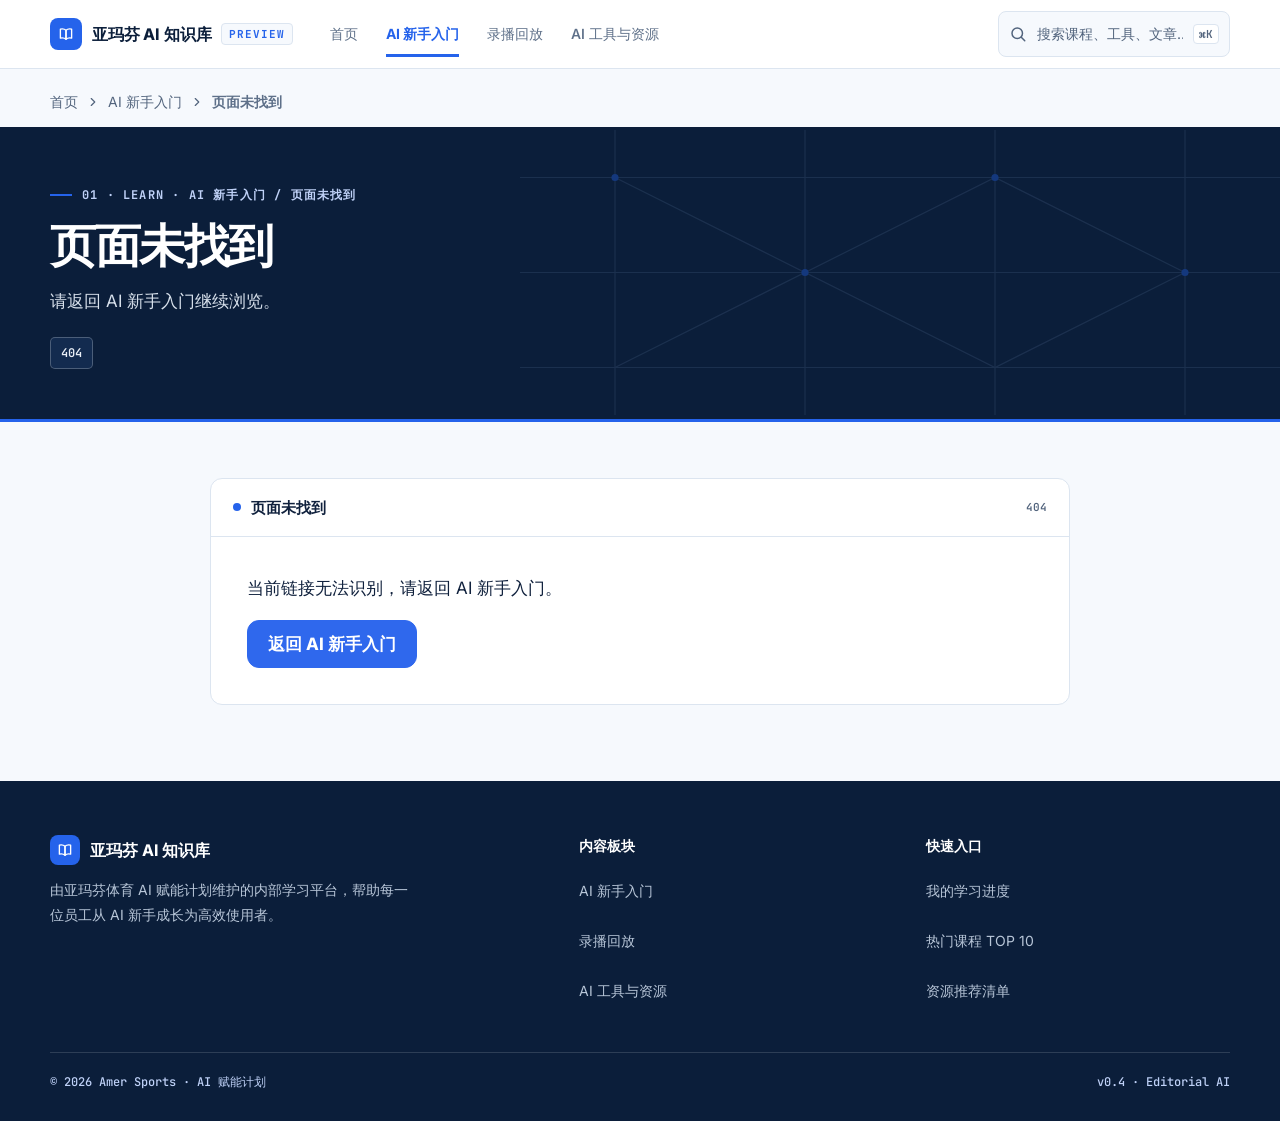
==== commit fe643069: "chore: setup GitHub Pages collaboration and branch governance" ====
--- a/site/knowledge-base/detail.html
+++ b/site/knowledge-base/detail.html
@@ -152,7 +152,7 @@
           <span class="logo"><svg data-brand-icon="knowledge-book" aria-hidden="true" viewBox="0 0 24 24" fill="none" stroke-width="1.8" stroke-linecap="round" stroke-linejoin="round"><path d="M4.5 5.5c3.1-.8 5.6-.2 7.5 1.5v12c-1.9-1.7-4.4-2.3-7.5-1.5z"/><path d="M19.5 5.5c-3.1-.8-5.6-.2-7.5 1.5v12c1.9-1.7 4.4-2.3 7.5-1.5z"/></svg></span>
           亚玛芬 AI 知识库
         </div>
-        <p class="f-desc">由 Amersports AI Community 维护的内部学习平台，帮助每一位员工从 AI 新手成长为高效使用者。</p>
+        <p class="f-desc">由亚玛芬体育 AI 赋能计划维护的内部学习平台，帮助每一位员工从 AI 新手成长为高效使用者。</p>
       </div>
       <div>
         <h2 class="footer-heading">内容板块</h2>
--- a/site/knowledge-base/style.css
+++ b/site/knowledge-base/style.css
@@ -141,25 +141,19 @@
 
 /* Quiet editorial units */
 .entry-row,.sub-grid,.video-grid,.gate-home-grid{display:grid;gap:24px}
-.entry-row{grid-auto-rows:1fr}
 .entry-row,.sub-grid,.video-grid{grid-template-columns:repeat(3,minmax(0,1fr))}
 .gate-home-grid{grid-template-columns:repeat(2,minmax(0,1fr));margin-top:8px}
 .entry-card,.sub-card,.video-card,.res-entry,.gate-home-card{--accent:var(--blue)!important;position:relative;min-width:0;border:solid var(--line);border-width:1px 0;border-radius:0;background:var(--white);box-shadow:none;color:var(--ink);transition:border-color 160ms ease,background-color 160ms ease}
 .entry-card::before,.sub-card::before{content:none}
 .entry-card:hover,.sub-card:hover,.video-card:hover,.res-entry:hover,.gate-home-card:hover{border-color:var(--blue);background:var(--blue-soft);box-shadow:none;transform:none}
-.entry-card{padding:30px 26px 32px;display:flex;flex-direction:column}
-.entry-card:focus-visible{outline:3px solid var(--blue);outline-offset:3px}
+.entry-card{padding:26px 22px 28px;display:block}
 .entry-card .ec-top,.sub-card .sc-top{margin-bottom:22px;display:flex;align-items:center;justify-content:space-between;gap:16px}
 .entry-card .ec-num,.sub-card .sc-num{color:var(--blue);font:700 12px/1.5 var(--font-mono);letter-spacing:.08em}
-.entry-card .ec-num{order:2}
-.entry-card .ec-icon{width:72px;height:72px;border:0;border-radius:0;display:grid;place-items:center;flex:none;background:var(--blue);color:var(--white)}
-.entry-card .ec-icon svg{width:36px;height:36px;stroke:currentColor}
-.sub-card .sc-icon,.gate-home-card .gh-icon{width:44px;height:44px;border:1px solid var(--line);border-radius:8px;display:grid;place-items:center;flex:none;background:var(--white);color:var(--blue)}
-.sub-card .sc-icon svg,.gate-home-card .gh-icon svg{width:21px;height:21px;stroke:currentColor}
-.entry-card h3{margin-bottom:10px;font-size:28px;font-weight:800;line-height:1.3}
-.entry-card p{min-height:0;margin-bottom:0;color:var(--muted);font-size:17px;font-weight:400;line-height:1.75}
+.entry-card .ec-icon,.sub-card .sc-icon,.gate-home-card .gh-icon{width:44px;height:44px;border:1px solid var(--line);border-radius:8px;display:grid;place-items:center;flex:none;background:var(--white);color:var(--blue)}
+.entry-card .ec-icon svg,.sub-card .sc-icon svg,.gate-home-card .gh-icon svg{width:21px;height:21px;stroke:currentColor}
+.entry-card h3{margin-bottom:8px;font-size:20px;line-height:1.35}
+.entry-card p{min-height:0;margin-bottom:0;color:var(--muted);font-size:17px;line-height:1.8}
 .entry-card .ec-link,.sub-card .sc-link,.re-foot,.gate-home-card .gh-go{margin-top:18px;display:inline-flex;align-items:center;gap:6px;color:var(--blue);font-size:14px;font-weight:700}
-.entry-card .ec-link{margin-top:auto;padding-top:24px;align-self:flex-start}
 .entry-card .ec-link svg,.sub-card .sc-link svg,.re-foot svg,.gate-home-card .gh-go svg{width:15px;height:15px;stroke:currentColor;transition:transform 160ms ease}
 .entry-card:hover .ec-link,.res-entry:hover .re-foot{gap:6px}
 .entry-card:hover .ec-link svg,.sub-card:hover .sc-link svg,.res-entry:hover .re-foot svg,.gate-home-card:hover .gh-go svg{transform:translateX(3px)}
@@ -529,40 +523,20 @@
 
 /* Homepage WorkBuddy-style Xiao A composition */
 .home-hero .container{min-height:360px;padding-block:0;grid-template-columns:minmax(0,1fr) minmax(340px,440px);align-items:center;gap:clamp(40px,5vw,72px)}
-.home-hero .bh-left{grid-column:1;grid-row:1;width:calc(100% - 28px)}
+.home-hero .bh-left{grid-column:1;grid-row:1}
 .home-hero .hero-mascot{position:relative;right:auto;bottom:auto;grid-column:2;grid-row:1;width:100%;max-width:440px;height:360px;max-height:none;margin:0;overflow:visible;justify-self:end;align-self:end;animation:none!important;transform:none;opacity:1}
 .home-hero .hero-xiaoa-entry{position:absolute;top:88px;right:-25px;z-index:5;width:190px;pointer-events:auto}
 .home-hero .hero-xiaoa-entry p{margin:9px 0 0;color:var(--on-navy);font-size:12.5px;line-height:1.6}
 .home-hero .hero-mascot picture{position:absolute;inset:0;display:block;overflow:visible}
-.home-hero .hero-mascot img{position:absolute;right:80px;bottom:-165px;width:auto;height:520px;max-width:none;max-height:none;object-fit:contain;object-position:center bottom}
-
-/* Beginner Hero: keep the reading mascot complete and the learning controls grouped. */
-.learn-hero{overflow:visible}
-.learn-hero .container{grid-template-columns:minmax(0,1fr) 300px;column-gap:32px;overflow:visible}
-.learn-hero .bh-left>p:first-of-type{max-width:none;font-size:17px}
-.learn-hero .hero-mascot,.learn-hero .hero-mascot picture{width:300px;height:300px;max-width:none;max-height:none;overflow:visible}
-.learn-hero .hero-mascot img{width:100%;height:100%;max-width:none;max-height:none;object-fit:contain;object-position:center bottom}
-.learn-hero-actions{margin-top:18px;display:flex;align-items:flex-start;gap:12px}
-.learn-hero-actions .lesson-primary-action,.learn-hero-actions .learning-session-summary{margin:0}
-
-@media(min-width:1236px){
-  .learn-hero .bh-left>p:first-of-type{white-space:nowrap}
-}
-
-@media(max-width:1080px){
-  .learn-hero .container{grid-template-columns:minmax(0,1fr) 250px;column-gap:28px}
-  .learn-hero .hero-mascot,.learn-hero .hero-mascot picture{width:250px;height:250px}
-}
+.home-hero .hero-mascot img{position:absolute;right:48px;bottom:-165px;width:auto;height:520px;max-width:none;max-height:none;object-fit:contain;object-position:center bottom}
 
 @media(max-width:820px){
   .home-hero .container{min-height:0;padding-block:46px 0;grid-template-columns:1fr;align-items:start;gap:24px}
-  .home-hero .bh-left{grid-column:1;grid-row:1;width:100%}
+  .home-hero .bh-left{grid-column:1;grid-row:1}
   .home-hero .hero-mascot{grid-column:1;grid-row:2;width:340px;max-width:100%;height:280px;max-height:none;margin:0;justify-self:end;align-self:end}
   .home-hero .hero-xiaoa-entry{top:84px;right:0;width:115px;display:flex;align-items:flex-end;flex-direction:column}
   .home-hero .hero-xiaoa-entry p{width:115px;margin-top:46px}
-  .home-hero .hero-mascot img{right:76px;bottom:-110px;width:auto;height:390px;max-width:none;max-height:none}
-  .learn-hero .container{grid-template-columns:1fr;gap:28px}
-  .learn-hero .hero-mascot,.learn-hero .hero-mascot picture{width:250px;height:250px;max-width:none;max-height:none;margin-top:0}
+  .home-hero .hero-mascot img{right:28px;bottom:-110px;width:auto;height:390px;max-width:none;max-height:none}
 }
 
 @media(max-width:560px){
@@ -571,11 +545,7 @@
   .home-hero .hero-xiaoa-entry{top:72px;right:-14px;width:102px}
   .home-hero .hero-xiaoa-entry p{width:102px}
   .home-hero .hero-xiaoa-cta{padding-inline:12px}
-  .home-hero .hero-mascot img{right:64px;bottom:-80px;height:330px}
-  .learn-hero .hero-mascot,.learn-hero .hero-mascot picture{width:190px;height:190px}
-  .learn-hero-actions{display:block}
-  .learn-hero-actions .lesson-primary-action,.learn-hero-actions .learning-session-summary{display:flex;width:max-content}
-  .learn-hero-actions .learning-session-summary{margin-top:8px}
+  .home-hero .hero-mascot img{right:16px;bottom:-80px;height:330px}
 }
 
 @media(max-width:390px){
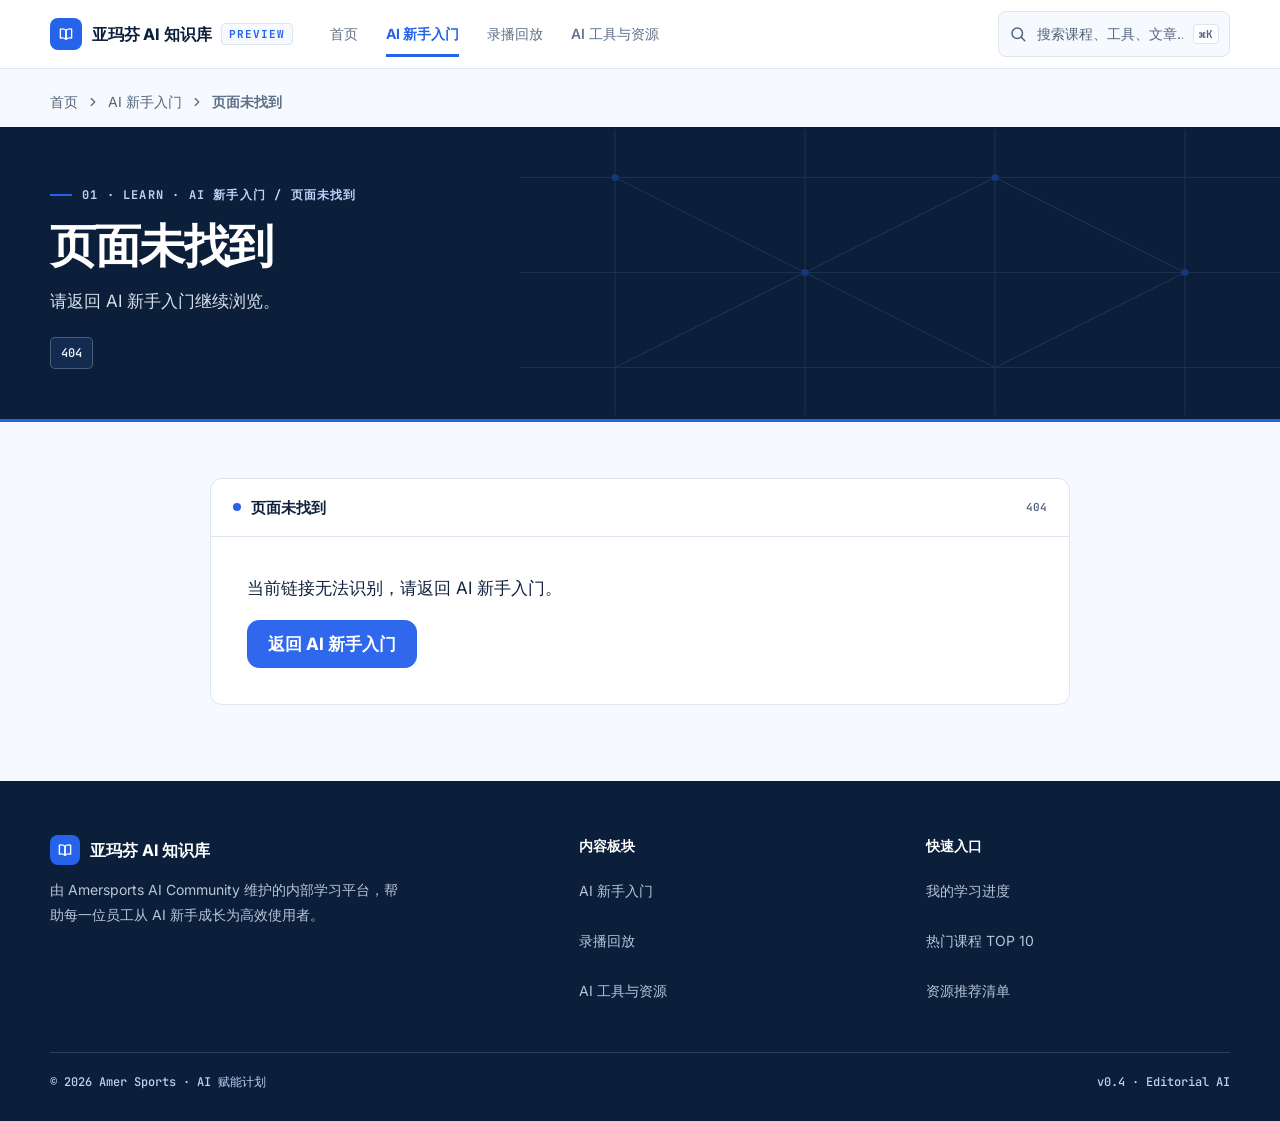
==== commit e044a8ae: "merge: resolve main governance and resource contracts" ====
--- a/site/knowledge-base/detail.html
+++ b/site/knowledge-base/detail.html
@@ -152,7 +152,7 @@
           <span class="logo"><svg data-brand-icon="knowledge-book" aria-hidden="true" viewBox="0 0 24 24" fill="none" stroke-width="1.8" stroke-linecap="round" stroke-linejoin="round"><path d="M4.5 5.5c3.1-.8 5.6-.2 7.5 1.5v12c-1.9-1.7-4.4-2.3-7.5-1.5z"/><path d="M19.5 5.5c-3.1-.8-5.6-.2-7.5 1.5v12c1.9-1.7 4.4-2.3 7.5-1.5z"/></svg></span>
           亚玛芬 AI 知识库
         </div>
-        <p class="f-desc">由亚玛芬体育 AI 赋能计划维护的内部学习平台，帮助每一位员工从 AI 新手成长为高效使用者。</p>
+        <p class="f-desc">由 Amersports AI Community 维护的内部学习平台，帮助每一位员工从 AI 新手成长为高效使用者。</p>
       </div>
       <div>
         <h2 class="footer-heading">内容板块</h2>
--- a/site/knowledge-base/style.css
+++ b/site/knowledge-base/style.css
@@ -132,6 +132,7 @@
 .section-head .tag{margin-bottom:9px;color:var(--blue)}
 .section-head h2{margin-bottom:0;color:var(--ink);font-size:clamp(28px,3vw,36px);font-weight:800;letter-spacing:-.03em;line-height:1.2}
 .section-head .desc{max-width:680px;margin:10px 0 0;color:var(--muted);font-size:17px;line-height:1.8}
+.learning-intro .desc{max-width:none;white-space:nowrap}
 .section-more{min-height:44px;display:inline-flex;align-items:center;gap:7px;flex:none;color:var(--blue);font-size:14px;font-weight:700}
 .section-more svg{width:16px;height:16px;stroke:currentColor;transition:transform 160ms ease}
 .section-more:hover svg{transform:translateX(3px)}
@@ -141,19 +142,26 @@
 
 /* Quiet editorial units */
 .entry-row,.sub-grid,.video-grid,.gate-home-grid{display:grid;gap:24px}
+.entry-row{grid-auto-rows:1fr}
 .entry-row,.sub-grid,.video-grid{grid-template-columns:repeat(3,minmax(0,1fr))}
+.replay-grid{grid-template-columns:repeat(2,minmax(0,1fr))}
+.featured-course-grid{grid-template-columns:minmax(0,420px)}
 .gate-home-grid{grid-template-columns:repeat(2,minmax(0,1fr));margin-top:8px}
 .entry-card,.sub-card,.video-card,.res-entry,.gate-home-card{--accent:var(--blue)!important;position:relative;min-width:0;border:solid var(--line);border-width:1px 0;border-radius:0;background:var(--white);box-shadow:none;color:var(--ink);transition:border-color 160ms ease,background-color 160ms ease}
 .entry-card::before,.sub-card::before{content:none}
 .entry-card:hover,.sub-card:hover,.video-card:hover,.res-entry:hover,.gate-home-card:hover{border-color:var(--blue);background:var(--blue-soft);box-shadow:none;transform:none}
-.entry-card{padding:26px 22px 28px;display:block}
+.entry-card{padding:30px 26px 32px;display:flex;flex-direction:column}
 .entry-card .ec-top,.sub-card .sc-top{margin-bottom:22px;display:flex;align-items:center;justify-content:space-between;gap:16px}
 .entry-card .ec-num,.sub-card .sc-num{color:var(--blue);font:700 12px/1.5 var(--font-mono);letter-spacing:.08em}
-.entry-card .ec-icon,.sub-card .sc-icon,.gate-home-card .gh-icon{width:44px;height:44px;border:1px solid var(--line);border-radius:8px;display:grid;place-items:center;flex:none;background:var(--white);color:var(--blue)}
-.entry-card .ec-icon svg,.sub-card .sc-icon svg,.gate-home-card .gh-icon svg{width:21px;height:21px;stroke:currentColor}
-.entry-card h3{margin-bottom:8px;font-size:20px;line-height:1.35}
-.entry-card p{min-height:0;margin-bottom:0;color:var(--muted);font-size:17px;line-height:1.8}
+.entry-card .ec-num{order:2}
+.entry-card .ec-icon{width:72px;height:72px;border:0;border-radius:0;display:grid;place-items:center;flex:none;background:var(--blue);color:var(--white)}
+.entry-card .ec-icon svg{width:36px;height:36px;stroke:currentColor}
+.sub-card .sc-icon,.gate-home-card .gh-icon{width:44px;height:44px;border:1px solid var(--line);border-radius:8px;display:grid;place-items:center;flex:none;background:var(--white);color:var(--blue)}
+.sub-card .sc-icon svg,.gate-home-card .gh-icon svg{width:21px;height:21px;stroke:currentColor}
+.entry-card h3{margin-bottom:10px;font-size:28px;font-weight:800;line-height:1.3}
+.entry-card p{min-height:0;margin-bottom:0;color:var(--muted);font-size:17px;font-weight:400;line-height:1.75}
 .entry-card .ec-link,.sub-card .sc-link,.re-foot,.gate-home-card .gh-go{margin-top:18px;display:inline-flex;align-items:center;gap:6px;color:var(--blue);font-size:14px;font-weight:700}
+.entry-card .ec-link{margin-top:auto;padding-top:24px;align-self:flex-start}
 .entry-card .ec-link svg,.sub-card .sc-link svg,.re-foot svg,.gate-home-card .gh-go svg{width:15px;height:15px;stroke:currentColor;transition:transform 160ms ease}
 .entry-card:hover .ec-link,.res-entry:hover .re-foot{gap:6px}
 .entry-card:hover .ec-link svg,.sub-card:hover .sc-link svg,.res-entry:hover .re-foot svg,.gate-home-card:hover .gh-go svg{transform:translateX(3px)}
@@ -193,8 +201,12 @@
 .thumb-stars{background-color:var(--navy-2);background-image:url("data:image/svg+xml,%3Csvg xmlns='http://www.w3.org/2000/svg' width='480' height='270' viewBox='0 0 480 270'%3E%3Cg fill='none' stroke='%234C6B94' stroke-width='1'%3E%3Cpath d='M52 70L142 42L222 112L326 58L430 124M68 218L176 158L282 222L390 174M142 42L176 158M222 112L282 222M326 58L390 174'/%3E%3C/g%3E%3Cg fill='%232563EB'%3E%3Ccircle cx='52' cy='70' r='3'/%3E%3Ccircle cx='142' cy='42' r='5'/%3E%3Ccircle cx='222' cy='112' r='3'/%3E%3Ccircle cx='326' cy='58' r='4'/%3E%3Ccircle cx='430' cy='124' r='3'/%3E%3Ccircle cx='68' cy='218' r='4'/%3E%3Ccircle cx='176' cy='158' r='3'/%3E%3Ccircle cx='282' cy='222' r='4'/%3E%3Ccircle cx='390' cy='174' r='3'/%3E%3C/g%3E%3C/svg%3E")}
 .thumb-aurora{background-color:#0F3262;background-image:url("data:image/svg+xml,%3Csvg xmlns='http://www.w3.org/2000/svg' width='480' height='270' viewBox='0 0 480 270'%3E%3Cg fill='none' stroke='%236F8DB5' stroke-width='1'%3E%3Cpath d='M-30 218C74 110 164 104 254 174S424 230 520 112'/%3E%3Cpath d='M-36 176C72 72 166 68 258 136S426 192 520 74'/%3E%3Cpath d='M-42 134C70 34 168 30 262 98S430 154 520 36'/%3E%3C/g%3E%3Cg fill='%23FFFFFF'%3E%3Ccircle cx='82' cy='105' r='3'/%3E%3Ccircle cx='254' cy='174' r='3'/%3E%3Ccircle cx='398' cy='176' r='3'/%3E%3C/g%3E%3C/svg%3E")}
 .video-thumb::before,body .sk-vcard .sk-thumb::before{content:none;background-image:none}
+.video-thumb::after{content:"";position:absolute;inset:10px;z-index:1;border:1px solid rgba(255,255,255,.16);pointer-events:none}
+.cover-signal{position:absolute;left:16px;bottom:16px;z-index:2;display:flex;align-items:flex-end;gap:9px;color:rgba(255,255,255,.9)}
+.cover-signal strong{font:800 48px/.85 var(--font-mono);letter-spacing:-.08em}
+.cover-signal small{padding-bottom:2px;color:#BFD1F7;font:700 10px/1.2 var(--font-mono);letter-spacing:.12em}
 .video-thumb .vg-bg{display:none;background:transparent}
-.video-thumb .play,body .sk-vcard .sk-thumb .play{position:relative;z-index:2;width:48px;height:48px;display:grid;place-items:center;border:1px solid rgba(255,255,255,.7);border-radius:50%;background:var(--white);box-shadow:none;transition:background-color 160ms ease}
+.video-thumb .play,body .sk-vcard .sk-thumb .play{position:relative;z-index:3;width:56px;height:56px;display:grid;place-items:center;border:1px solid rgba(255,255,255,.82);border-radius:50%;background:var(--white);box-shadow:0 0 0 8px rgba(255,255,255,.08);transition:background-color 160ms ease}
 .video-thumb .play svg,body .sk-vcard .sk-thumb .play svg{width:18px;height:18px;margin-left:3px;fill:var(--navy)}
 .video-card:hover .play{background:var(--blue-soft);transform:none}
 .video-thumb .v-badge,.video-thumb .v-dur,.rv-badge-demo,.rv-dur-txt{position:absolute;z-index:2;min-height:26px;padding:4px 8px;display:inline-flex;align-items:center;border:1px solid rgba(255,255,255,.3);border-radius:4px;background:var(--navy-2);color:var(--white);font:650 11px/1.4 var(--font-mono)}
@@ -262,8 +274,8 @@
 .placeholder-note p,body .lp-tip p,body .pg-hint p{margin-bottom:0;color:var(--muted);font-size:14px;line-height:1.7}
 
 /* Knowledge content and prompt components */
-body .rt-sec h3,body .lp-sub,.xa-section-title,.xa-vs h3{position:relative;padding-left:14px;color:var(--ink);font-size:17px;font-weight:780}
-body .rt-sec h3::before,body .lp-sub::before,.xa-section-title::before,.xa-vs h3::before{content:"";position:absolute;left:0;width:3px;height:18px;border-radius:0;background:var(--blue)}
+body .rt-sec h3,body .lp-sub,.xa-section-title{position:relative;padding-left:14px;color:var(--ink);font-size:17px;font-weight:780}
+body .rt-sec h3::before,body .lp-sub::before,.xa-section-title::before{content:"";position:absolute;left:0;width:3px;height:18px;border-radius:0;background:var(--blue)}
 body .rt-sec p,body .rt-ul li,body .lp-lead{color:var(--muted);font-size:17px;line-height:1.8}
 body .lp-tl-item p,body .lp-step-panel p,body .lp-term .tr,body .kb-step p,body .tl-body p{color:var(--muted);font-size:17px;line-height:1.8}
 body .lp-guide .g-pick,body .lp-note,body .lp-noresult,body .qz-exp,body .qz-result p,body .kb-era .ke-key{font-size:14px;line-height:1.7}
@@ -274,8 +286,8 @@
 body .rt-table:focus-visible{outline:3px solid var(--blue);outline-offset:3px}
 body .rt-table>tbody{display:table;width:max(100%,620px);border-collapse:collapse;table-layout:auto}
 .xa-vs table{width:100%;border-collapse:collapse;font-size:14px}
-body .rt-table th,.xa-vs th{padding:10px 12px;border-bottom:2px solid var(--line);color:var(--muted);font:650 12px/1.5 var(--font-mono);text-align:left}
-body .rt-table td,.xa-vs td{padding:12px;border-bottom:1px solid var(--line);color:var(--muted);vertical-align:top}
+body .rt-table th{padding:10px 12px;border-bottom:2px solid var(--line);color:var(--muted);font:650 12px/1.5 var(--font-mono);text-align:left}
+body .rt-table td{padding:12px;border-bottom:1px solid var(--line);color:var(--muted);vertical-align:top}
 body .kb-quote,body .lp-quote{border:1px solid var(--line);border-left:3px solid var(--blue);border-radius:6px;background:var(--blue-soft);color:var(--muted);font-size:14px}
 body .kb-cards,body .kb-eras,body .lp-cards,body .lp-formula,body .lp-ent-grid{gap:16px}
 body .kb-card,body .kb-term,body .kb-era,body .lp-card,body .lp-ent,body .lp-blog-card,body .lp-quiz,body .lp-guide,body .lp-term,body .lp-step-panel,body .lp-fig,body .ls-card,body .sk-vcard{border:solid var(--line);border-width:1px 0;border-radius:0;background:var(--white);box-shadow:none}
@@ -377,11 +389,14 @@
 body .xa-hero h3{margin-bottom:12px;font-size:clamp(28px,3.2vw,38px);line-height:1.2}
 body .xa-hero p{max-width:580px;margin-bottom:22px;color:var(--on-navy);font-size:17px;line-height:1.8}
 body .xa-hero .xh-note{max-width:500px;margin:0 0 18px;color:var(--on-navy);font-size:15px;line-height:1.7}
-body .xa-hero .xh-side{position:relative;z-index:2;padding:18px 20px;border:1px solid rgba(255,255,255,.2);border-radius:7px;background:var(--navy-2);backdrop-filter:none}
+body .xa-hero .xh-side{position:relative;z-index:2;padding:18px 20px;border:1px solid rgba(76,107,148,.72);border-radius:7px;background:rgba(18,49,91,.72);backdrop-filter:none}
 body .xa-hero .xh-side h4{margin-bottom:10px;color:var(--white);font-size:14px}
 body .xa-hero .xh-side h4::before{background:var(--blue)}
-body .xa-hero .xh-side li{padding:7px 0;border-bottom:1px solid rgba(255,255,255,.14);color:var(--on-navy);font-size:14px}
-body .xa-hero .xh-side li b{color:var(--white)}
+body .xa-hero .xh-side ul{margin:0;padding:0;list-style:none;counter-reset:capability}
+body .xa-hero .xh-side li{counter-increment:capability;position:relative;display:flex;align-items:baseline;gap:12px;padding:11px 0 11px 23px;border:0;border-bottom:1px solid rgba(89,126,173,.32);color:var(--on-navy);font-size:14px;line-height:1.55}
+body .xa-hero .xh-side li:last-child{border-bottom:0;padding-bottom:4px}
+body .xa-hero .xh-side li::before{content:"";position:absolute;left:1px;top:18px;width:7px;height:7px;border:2px solid var(--blue);border-radius:50%;background:var(--navy-2)}
+body .xa-hero .xh-side li b{min-width:76px;color:var(--white);font-size:14px}
 .xa-section-title{margin:0 0 18px}
 .xa-section-title small{margin-left:6px;color:var(--quiet);font-size:14px;font-weight:500}
 .xa-qa-grid{margin-bottom:38px;display:grid;grid-template-columns:repeat(2,minmax(0,1fr));gap:0 24px}
@@ -397,9 +412,6 @@
 .xa-qa .qa-go{margin-left:auto;color:var(--blue);transition:transform 160ms ease}
 .xa-qa:hover .qa-go{transform:translateX(3px)}
 .xa-qa .qa-go svg{width:15px;height:15px;stroke:currentColor}
-.xa-vs{padding:24px 0;overflow-x:auto;border:solid var(--line);border-width:1px 0;border-radius:0;background:var(--white);box-shadow:none}
-.xa-vs h3{margin-bottom:14px}
-
 /* AI gate links */
 .gate-home-card{min-height:84px;padding:18px 16px;display:flex;align-items:center;gap:14px}
 .gate-home-card .gh-icon{font-family:var(--font-mono);font-weight:750}
@@ -466,7 +478,7 @@
   .hero-mascot{position:relative;right:auto;bottom:auto;grid-column:1;grid-row:auto;width:132px;height:150px;max-height:150px;margin-top:16px;justify-self:start;align-self:start;transform:none;opacity:1}.hero-mascot img{max-height:150px}.bh-mascot{position:static;width:132px;max-height:150px;justify-self:start;align-self:auto;transform:none;opacity:1}.bh-meta{grid-column:auto;width:100%}
   .video-hero .hero-mascot,.resources-hero .hero-mascot{width:210px;height:210px;max-height:210px;margin-top:0}.video-hero .hero-mascot img,.resources-hero .hero-mascot img{max-height:210px}
   .learn-hero .bh-left,.learn-hero .hero-mascot,.learn-hero .bh-meta,.video-hero .bh-left,.video-hero .hero-mascot,.video-hero .bh-meta{grid-column:1;grid-row:auto}.learn-hero .bh-meta,.video-hero .bh-meta{justify-self:stretch}
-  .section-head{align-items:flex-start;flex-direction:column}.sub-grid,.video-grid,.gate-home-grid,.xa-qa-grid{grid-template-columns:1fr}.footer-grid{grid-template-columns:1.4fr 1fr}
+  .section-head{align-items:flex-start;flex-direction:column}.learning-intro .desc{white-space:normal}.sub-grid,.video-grid,.gate-home-grid,.xa-qa-grid{grid-template-columns:1fr}.footer-grid{grid-template-columns:1.4fr 1fr}
   body .xa-hero{grid-template-columns:1fr;gap:24px}body .lp-anchor{top:64px}
   body .lp-anchor-inner,body .lp-shell{width:min(100% - 32px,var(--content))}body .lp-shell{flex-direction:column;gap:20px}
   body .lp-side,body .lp-side.collapsed{position:static;width:100%!important}
@@ -507,8 +519,7 @@
   .resource-directory .re-preview .p-row{padding-inline:10px}
   .resource-directory .re-preview .p-row + .p-row{border-top:1px solid var(--line);border-left:0}
   .detail-body{padding-block:40px 54px}.dc-head{padding-inline:16px}.dc-body{padding:18px 16px}
-  .xa-prompt-card{padding-inline:16px}.xa-prompt-card .xp-deco{width:100%}body .xa-hero{padding:24px 18px}body .xa-hero .xh-note{margin-bottom:16px;font-size:15px;line-height:1.65}.xa-vs{margin-inline:-16px;padding-inline:16px}
-  .xa-vs table{min-width:620px}.footer{padding-top:44px}.footer-grid{grid-template-columns:1fr;gap:26px}.footer-bottom{flex-direction:column}
+  .xa-prompt-card{padding-inline:16px}.xa-prompt-card .xp-deco{width:100%}body .xa-hero{padding:24px 18px}body .xa-hero .xh-note{margin-bottom:16px;font-size:15px;line-height:1.65}body .xa-hero .xh-side{padding:18px 16px 14px}body .xa-hero .xh-side h4{font-size:14px}body .xa-hero .xh-side li{font-size:14px;gap:10px}body .xa-hero .xh-side li b{min-width:72px;font-size:14px}.footer{padding-top:44px}.footer-grid{grid-template-columns:1fr;gap:26px}.footer-bottom{flex-direction:column}
   body .lp-anchor-inner,body .lp-shell{width:min(100% - 32px,var(--content))}body .lp-shell{padding-inline:0}body .lp-quiz{padding:20px 16px}
   body .lp-code{padding:64px 16px 18px;overflow-x:auto}body .lp-stats{flex-wrap:wrap}body .lp-stats .st{min-width:50%}body .lp-stats .st:nth-child(odd){border-left:0}body .lp-stats .st:nth-child(n+3){border-top:1px solid var(--line)}
   body .mod-item{align-items:flex-start;padding-inline:10px}body .mod-go{width:auto;min-width:44px;min-height:44px;padding-inline:8px;overflow:visible;white-space:nowrap}
@@ -523,20 +534,50 @@
 
 /* Homepage WorkBuddy-style Xiao A composition */
 .home-hero .container{min-height:360px;padding-block:0;grid-template-columns:minmax(0,1fr) minmax(340px,440px);align-items:center;gap:clamp(40px,5vw,72px)}
-.home-hero .bh-left{grid-column:1;grid-row:1}
+.home-hero .bh-left{grid-column:1;grid-row:1;justify-self:start}
 .home-hero .hero-mascot{position:relative;right:auto;bottom:auto;grid-column:2;grid-row:1;width:100%;max-width:440px;height:360px;max-height:none;margin:0;overflow:visible;justify-self:end;align-self:end;animation:none!important;transform:none;opacity:1}
 .home-hero .hero-xiaoa-entry{position:absolute;top:88px;right:-25px;z-index:5;width:190px;pointer-events:auto}
 .home-hero .hero-xiaoa-entry p{margin:9px 0 0;color:var(--on-navy);font-size:12.5px;line-height:1.6}
 .home-hero .hero-mascot picture{position:absolute;inset:0;display:block;overflow:visible}
-.home-hero .hero-mascot img{position:absolute;right:48px;bottom:-165px;width:auto;height:520px;max-width:none;max-height:none;object-fit:contain;object-position:center bottom}
+.home-hero .hero-mascot img{position:absolute;right:85px;bottom:-165px;width:400px;height:480px;max-width:none;max-height:none;object-fit:contain;object-position:center bottom}
+
+/* Beginner Hero: keep the reading mascot complete and the learning controls grouped. */
+.learn-hero{overflow:visible}
+.learn-hero .container{grid-template-columns:minmax(0,1fr) 300px;column-gap:32px;overflow:visible}
+.learn-hero .bh-left>p:first-of-type{max-width:none;font-size:17px}
+.learn-hero .hero-mascot,.learn-hero .hero-mascot picture{width:300px;height:300px;max-width:none;max-height:none;overflow:visible}
+.learn-hero .hero-mascot img{width:100%;height:100%;max-width:none;max-height:none;object-fit:contain;object-position:center bottom}
+.learn-hero-actions{margin-top:18px;display:flex;align-items:flex-start;gap:12px}
+.learn-hero-actions .lesson-primary-action,.learn-hero-actions .learning-session-summary{margin:0}
+
+@media(min-width:1236px){
+  .learn-hero .bh-left>p:first-of-type{white-space:nowrap}
+}
+
+@media(max-width:1080px){
+  .learn-hero .container{grid-template-columns:minmax(0,1fr) 250px;column-gap:28px}
+  .learn-hero .hero-mascot,.learn-hero .hero-mascot picture{width:250px;height:250px}
+}
+
+/* Video and resource Heroes use the same clear main-visual scale as the learning Hero. */
+.video-hero .hero-mascot,.resources-hero .hero-mascot,
+.video-hero .hero-mascot picture,.resources-hero .hero-mascot picture{width:300px;height:300px;max-width:none;max-height:none;overflow:visible}
+.video-hero .hero-mascot img,.resources-hero .hero-mascot img{width:100%;height:100%;max-width:none;max-height:none;object-fit:contain;object-position:center bottom}
+
+@media(max-width:1080px){
+  .video-hero .hero-mascot,.resources-hero .hero-mascot,
+  .video-hero .hero-mascot picture,.resources-hero .hero-mascot picture{width:250px;height:250px}
+}
 
 @media(max-width:820px){
   .home-hero .container{min-height:0;padding-block:46px 0;grid-template-columns:1fr;align-items:start;gap:24px}
-  .home-hero .bh-left{grid-column:1;grid-row:1}
+  .home-hero .bh-left{grid-column:1;grid-row:1;width:100%}
   .home-hero .hero-mascot{grid-column:1;grid-row:2;width:340px;max-width:100%;height:280px;max-height:none;margin:0;justify-self:end;align-self:end}
   .home-hero .hero-xiaoa-entry{top:84px;right:0;width:115px;display:flex;align-items:flex-end;flex-direction:column}
   .home-hero .hero-xiaoa-entry p{width:115px;margin-top:46px}
-  .home-hero .hero-mascot img{right:28px;bottom:-110px;width:auto;height:390px;max-width:none;max-height:none}
+  .home-hero .hero-mascot img{right:76px;bottom:-110px;width:auto;height:390px;max-width:none;max-height:none}
+  .learn-hero .container{grid-template-columns:1fr;gap:28px}
+  .learn-hero .hero-mascot,.learn-hero .hero-mascot picture{width:250px;height:250px;max-width:none;max-height:none;margin-top:0}
 }
 
 @media(max-width:560px){
@@ -545,7 +586,13 @@
   .home-hero .hero-xiaoa-entry{top:72px;right:-14px;width:102px}
   .home-hero .hero-xiaoa-entry p{width:102px}
   .home-hero .hero-xiaoa-cta{padding-inline:12px}
-  .home-hero .hero-mascot img{right:16px;bottom:-80px;height:330px}
+  .home-hero .hero-mascot img{right:64px;bottom:-80px;height:330px}
+  .learn-hero .hero-mascot,.learn-hero .hero-mascot picture{width:190px;height:190px}
+  .video-hero .hero-mascot,.resources-hero .hero-mascot,
+  .video-hero .hero-mascot picture,.resources-hero .hero-mascot picture{width:190px;height:190px}
+  .learn-hero-actions{display:block}
+  .learn-hero-actions .lesson-primary-action,.learn-hero-actions .learning-session-summary{display:flex;width:max-content}
+  .learn-hero-actions .learning-session-summary{margin-top:8px}
 }
 
 @media(max-width:390px){
--- a/site/knowledge-base/learning-experience.css
+++ b/site/knowledge-base/learning-experience.css
@@ -12,18 +12,79 @@
 
 .learning-hub {
   display: grid;
+  gap: 0;
+  margin: 28px 0 64px;
+}
+
+.learning-stage {
+  position: relative;
+  padding: 0 0 34px 0;
+}
+
+/* 组与组之间的连接线，最后一组不画 */
+.learning-stage:not(:last-child)::before {
+  content: "";
+  position: absolute;
+  top: 44px;
+  bottom: 0;
+  left: 19px;
+  width: 2px;
+  background: var(--learning-line);
+}
+
+.learning-stage-head {
+  position: relative;
+  z-index: 1;
+  display: grid;
+  grid-template-columns: auto minmax(0, 1fr);
+  align-items: center;
+  gap: 16px;
+  margin-bottom: 18px;
+}
+
+.learning-stage-num {
+  display: grid;
+  place-items: center;
+  width: 40px;
+  height: 40px;
+  color: #ffffff;
+  font: 800 17px/1 var(--font-mono, ui-monospace, "JetBrains Mono", monospace);
+  background: var(--learning-navy);
+  border: 4px solid var(--learning-page);
+  border-radius: 50%;
+}
+
+.learning-stage-title {
+  margin: 0;
+  color: var(--learning-navy);
+  font-size: 20px;
+  font-weight: 800;
+  line-height: 1.35;
+}
+
+.learning-stage-desc {
+  margin: 3px 0 0;
+  color: var(--learning-muted);
+  font-size: 14.5px;
+  line-height: 1.6;
+}
+
+.learning-stage-track {
+  display: grid;
   grid-template-columns: repeat(2, minmax(0, 1fr));
-  gap: 20px;
-  margin: 28px 0 64px;
-}
-
+  gap: 18px;
+  margin-left: 56px;
+}
+
+/* 单列纵向流：编号 → 标题 → 描述 → 页脚。
+   原来的 `auto 1fr` 会把 h3 和描述并排挤成两列，是卡片显脏的主因。 */
 .learning-card {
   position: relative;
-  display: grid;
-  grid-template-columns: auto 1fr;
-  gap: 8px 18px;
-  min-height: 210px;
-  padding: 28px;
+  display: flex;
+  flex-direction: column;
+  gap: 0;
+  min-height: 236px;
+  padding: 26px 26px 22px;
   overflow: hidden;
   color: var(--learning-navy);
   text-decoration: none;
@@ -34,6 +95,103 @@
   transition: transform 180ms ease, border-color 180ms ease, box-shadow 180ms ease;
 }
 
+/* 这三条原本只写在 `.entry-card` 下，学习卡从没匹配上，
+   导致 kicker 是 17px 正文、标题是浏览器默认 h3，三级文字几乎同号。 */
+.learning-card .ec-num {
+  color: var(--learning-blue);
+  font: 700 12px/1.5 var(--font-mono, ui-monospace, "JetBrains Mono", monospace);
+  letter-spacing: 0.08em;
+}
+
+.learning-card h3 {
+  margin: 12px 0 8px;
+  padding-right: 72px;
+  font-size: 27px;
+  font-weight: 800;
+  letter-spacing: -0.022em;
+  line-height: 1.25;
+}
+
+.learning-card p {
+  margin: 0;
+  color: var(--learning-muted);
+  font-size: 15px;
+  line-height: 1.72;
+}
+
+.learning-card-foot {
+  display: flex;
+  align-items: center;
+  justify-content: space-between;
+  gap: 14px;
+  margin-top: auto;
+  padding-top: 18px;
+}
+
+/* 细进度条：--card-progress 由 initHub 按已读小节比例写入。 */
+.learning-card-progress {
+  position: relative;
+  padding-top: 9px;
+  color: var(--learning-muted);
+  font-size: 13px;
+  font-weight: 700;
+  font-variant-numeric: tabular-nums;
+}
+
+.learning-card-progress::before,
+.learning-card-progress::after {
+  content: "";
+  position: absolute;
+  top: 0;
+  left: 0;
+  height: 3px;
+  border-radius: 999px;
+}
+
+.learning-card-progress::before {
+  width: 56px;
+  background: var(--learning-line);
+}
+
+.learning-card-progress::after {
+  width: calc(56px * var(--card-progress, 0));
+  background: var(--learning-blue);
+}
+
+.learning-card-action {
+  color: var(--learning-blue);
+  font-size: 15px;
+  font-weight: 750;
+}
+
+.learning-card-action::after {
+  content: " →";
+}
+
+/* 放在卡片最顶部（order:-1），而不是左下角——
+   压在角上会盖住进度文字，也会顶破圆角。 */
+.learning-card-suggest {
+  order: -1;
+  align-self: flex-start;
+  margin-bottom: 12px;
+  padding: 5px 12px;
+  color: #ffffff;
+  font-size: 12px;
+  font-weight: 750;
+  letter-spacing: 0.02em;
+  background: var(--learning-navy);
+  border-radius: 999px;
+}
+
+.learning-card-suggested {
+  border-color: var(--learning-blue);
+}
+
+.learning-card[data-status="seen"] .learning-card-action::before {
+  content: "✓ ";
+  font-weight: 800;
+}
+
 .learning-card:hover,
 .learning-card:focus-visible {
   border-color: var(--learning-blue);
@@ -50,8 +208,9 @@
 }
 
 .learning-status {
-  align-self: start;
-  justify-self: end;
+  position: absolute;
+  top: 24px;
+  right: 24px;
   padding: 6px 10px;
   color: var(--learning-muted);
   font-size: 13px;
@@ -244,6 +403,180 @@
   line-height: 1.75;
 }
 
+/* reading-shell 的 860px 上限是单栏阅读时代留下的。加上 260px 侧栏后，
+   正文只剩 ~530px，配 clamp(38px,6vw,68px) 的大标题完全失衡。
+   这里让学习详情页对齐全站 --content(1180px)，正文因此拿回 ~860px。 */
+.reading-shell.learning-reading-shell {
+  max-width: var(--content, 1180px);
+}
+
+/* 大标题同步收敛：68px 是给单栏超宽版面的，双栏下压到 52px 才和正文成比例。 */
+.learning-detail-layout .lesson-header h1 {
+  font-size: clamp(32px, 3.6vw, 52px);
+  letter-spacing: -0.035em;
+}
+
+.learning-detail-layout .lesson-header > p:last-child {
+  font-size: clamp(17px, 1.5vw, 20px);
+}
+
+.learning-detail-layout {
+  display: grid;
+  grid-template-columns: minmax(240px, 268px) minmax(0, 1fr);
+  align-items: start;
+  gap: 44px;
+  width: 100%;
+  min-width: 0;
+}
+
+.detail-card.learning-detail-card {
+  overflow: visible;
+}
+
+.learning-detail-layout > .lesson {
+  width: 100%;
+  min-width: 0;
+}
+
+.learning-path-rail,
+.learning-path-disclosure {
+  color: var(--learning-navy);
+  background: var(--learning-surface);
+  border: 1px solid var(--learning-line);
+  border-radius: 16px;
+}
+
+.learning-path-rail {
+  position: sticky;
+  top: 84px;
+  width: 100%;
+  padding: 20px;
+}
+
+.learning-path-disclosure {
+  display: none;
+}
+
+.learning-path-title {
+  margin: 0;
+  font-size: 20px;
+  line-height: 1.35;
+}
+
+.learning-path-progress {
+  margin: 7px 0 12px;
+  color: var(--learning-muted);
+  font-size: 13px;
+  font-weight: 700;
+  line-height: 1.5;
+}
+
+.learning-path-return {
+  display: inline-flex;
+  align-items: center;
+  min-height: 44px;
+  margin-bottom: 8px;
+  color: var(--learning-blue);
+  font-size: 14px;
+  font-weight: 750;
+  text-decoration: none;
+}
+
+.learning-path-list {
+  margin: 0;
+  padding: 0;
+  list-style: none;
+}
+
+.learning-path-item + .learning-path-item {
+  margin-top: 3px;
+}
+
+.learning-path-link {
+  display: flex;
+  align-items: center;
+  justify-content: space-between;
+  gap: 8px;
+  min-height: 50px;
+  padding: 7px 9px;
+  color: var(--learning-navy);
+  text-decoration: none;
+  border: 1px solid transparent;
+  border-radius: 10px;
+}
+
+.learning-path-link:hover {
+  color: var(--learning-blue);
+  background: var(--learning-page);
+  border-color: var(--learning-line);
+}
+
+.learning-path-link[aria-current="page"] {
+  color: var(--learning-blue);
+  background: var(--learning-blue-soft);
+  border-color: var(--learning-blue);
+}
+
+.learning-path-identity {
+  min-width: 0;
+  display: grid;
+  grid-template-columns: 24px minmax(0, 1fr);
+  align-items: center;
+  gap: 0 6px;
+}
+
+.learning-path-number {
+  color: #52657F;
+  font: 700 11px/1.4 var(--font-mono, monospace);
+}
+
+.learning-path-name {
+  min-width: 0;
+  font-size: 14px;
+  font-weight: 750;
+  line-height: 1.4;
+}
+
+.learning-path-current {
+  grid-column: 2;
+  color: #1F56D8;
+  font-size: 11px;
+  font-weight: 800;
+  line-height: 1.3;
+}
+
+.learning-path-status {
+  flex: none;
+  color: #52657F;
+  font-size: 11px;
+  font-weight: 750;
+  line-height: 1.4;
+}
+
+.learning-path-link[aria-current="page"],
+.learning-path-link[aria-current="page"] .learning-path-number,
+.learning-path-link[aria-current="page"] .learning-path-current,
+.learning-path-link[aria-current="page"] .learning-path-status {
+  color: #1F56D8;
+}
+
+.learning-path-summary {
+  min-height: 48px;
+  padding: 12px 16px;
+  color: var(--learning-navy);
+  font-size: 15px;
+  font-weight: 800;
+  line-height: 1.5;
+  cursor: pointer;
+}
+
+.learning-path-rail a:focus-visible,
+.learning-path-disclosure summary:focus-visible,
+.learning-path-disclosure a:focus-visible {
+  outline: 3px solid #0E2144;
+  outline-offset: 3px;
+}
+
 .lesson,
 .lesson-moved {
   width: min(960px, calc(100% - 40px));
@@ -387,6 +720,219 @@
 
 .lesson-bullets li::marker {
   color: var(--learning-blue);
+}
+
+.lesson-scene-grid {
+  display: grid;
+  grid-template-columns: minmax(0, 1fr);
+  gap: 14px;
+  margin-top: 20px;
+}
+
+.lesson-scene-card {
+  min-width: 0;
+  overflow: visible;
+  background: #ffffff;
+  border: 1px solid #bfd0e9;
+  border-radius: 14px;
+}
+
+.lesson-scene-toggle {
+  display: grid;
+  grid-template-columns: 36px minmax(0, 1fr) auto;
+  align-items: center;
+  gap: 10px;
+  width: 100%;
+  min-width: 44px;
+  min-height: 64px;
+  padding: 10px 12px;
+  color: var(--learning-navy);
+  font: inherit;
+  font-weight: 750;
+  text-align: left;
+  overflow-wrap: anywhere;
+  background: #ffffff;
+  border: 0;
+  border-radius: 13px;
+  cursor: pointer;
+  transition: color 160ms ease, background-color 160ms ease;
+}
+
+.lesson-scene-toggle:hover,
+.lesson-scene-toggle[aria-expanded="true"] {
+  color: var(--learning-blue);
+  background: var(--learning-blue-soft);
+}
+
+.lesson-scene-title {
+  min-width: 0;
+  font-size: 17px;
+  line-height: 1.45;
+}
+
+.lesson-scene-cue {
+  color: var(--learning-blue);
+  font-size: 13px;
+  white-space: nowrap;
+}
+
+.lesson-scene-icon {
+  position: relative;
+  display: block;
+  box-sizing: border-box;
+  width: 28px;
+  height: 28px;
+  color: #1e5cad;
+}
+
+.lesson-scene-icon::before,
+.lesson-scene-icon::after {
+  position: absolute;
+  box-sizing: border-box;
+  content: "";
+}
+
+.lesson-scene-icon[data-scene-icon="notes"] {
+  border: 2px solid currentcolor;
+  border-radius: 5px;
+}
+
+.lesson-scene-icon[data-scene-icon="notes"]::before {
+  top: 7px;
+  right: 5px;
+  left: 5px;
+  height: 2px;
+  background: currentcolor;
+  box-shadow: 0 6px 0 currentcolor;
+}
+
+.lesson-scene-icon[data-scene-icon="audience"]::before {
+  top: 2px;
+  left: 8px;
+  width: 12px;
+  height: 12px;
+  border: 2px solid currentcolor;
+  border-radius: 50%;
+}
+
+.lesson-scene-icon[data-scene-icon="audience"]::after {
+  right: 2px;
+  bottom: 2px;
+  left: 2px;
+  height: 11px;
+  border: 2px solid currentcolor;
+  border-bottom: 0;
+  border-radius: 14px 14px 0 0;
+}
+
+.lesson-scene-icon[data-scene-icon="draft"] {
+  border: 2px solid currentcolor;
+  border-radius: 4px;
+}
+
+.lesson-scene-icon[data-scene-icon="draft"]::before {
+  width: 21px;
+  height: 3px;
+  top: 11px;
+  left: 5px;
+  background: currentcolor;
+  transform: rotate(-42deg);
+  transform-origin: center;
+}
+
+.lesson-scene-icon[data-scene-icon="repeat"] {
+  border: 2px solid currentcolor;
+  border-right-color: transparent;
+  border-radius: 50%;
+}
+
+.lesson-scene-icon[data-scene-icon="repeat"]::before {
+  top: -3px;
+  right: -1px;
+  width: 8px;
+  height: 8px;
+  border-top: 2px solid currentcolor;
+  border-right: 2px solid currentcolor;
+  transform: rotate(22deg);
+}
+
+.lesson-scene-panel {
+  padding: 4px 16px 16px;
+  border-top: 1px solid #d7e2f2;
+}
+
+.lesson-scene-panel[hidden] {
+  display: none;
+}
+
+.lesson-scene-details {
+  display: grid;
+  grid-template-columns: max-content minmax(0, 1fr);
+  gap: 7px 12px;
+  margin: 14px 0;
+  font-size: 15px;
+  line-height: 1.65;
+}
+
+.lesson-scene-details dt {
+  color: var(--learning-navy);
+  font-weight: 750;
+}
+
+.lesson-scene-details dd {
+  min-width: 0;
+  margin: 0;
+  color: var(--learning-muted);
+  overflow-wrap: anywhere;
+}
+
+.lesson-scene-example {
+  margin: 0 !important;
+  padding: 12px;
+  color: var(--learning-navy) !important;
+  font-size: 15px !important;
+  line-height: 1.65 !important;
+  background: #f5f8fd;
+  border-left: 3px solid var(--learning-blue);
+  border-radius: 8px;
+}
+
+.lesson-boundary-compare {
+  display: grid;
+  grid-template-columns: repeat(3, minmax(0, 1fr));
+  gap: 12px;
+  margin-top: 20px;
+}
+
+.lesson-boundary-card {
+  min-width: 0;
+  padding: 16px;
+  background: #ffffff;
+  border: 1px solid #bfd0e9;
+  border-radius: 13px;
+}
+
+.lesson-boundary-card h3 {
+  margin: 5px 0 7px;
+  color: var(--learning-navy);
+  font-size: 18px;
+  line-height: 1.45;
+}
+
+.lesson-boundary-card p {
+  margin: 0;
+}
+
+.lesson-boundary-role {
+  color: var(--learning-blue) !important;
+  font-size: 14px !important;
+  line-height: 1.4 !important;
+  font-weight: 800;
+}
+
+.lesson-boundary-feedback {
+  min-height: 28px;
+  margin: 12px 0 0 !important;
 }
 
 .lesson-history {
@@ -533,6 +1079,7 @@
 }
 
 .lesson-choice:focus-visible,
+.lesson-scene-toggle:focus-visible,
 .lesson-flow-step:focus-visible,
 .lesson-workflow-actions button:focus-visible,
 .lesson-prompt-field input:focus-visible,
@@ -569,7 +1116,110 @@
   margin: 0;
 }
 
-.lesson-concept-relation {
+.lesson-concept-nodes {
+  margin: 18px 0;
+}
+
+.lesson-concept-scope {
+  display: grid;
+  grid-template-columns: repeat(6, minmax(0, 1fr));
+  align-items: stretch;
+  gap: 10px;
+}
+
+.lesson-concept-scope > .lesson-concept-node-item:nth-child(1) {
+  grid-area: 1 / 1 / 2 / 3;
+}
+
+.lesson-concept-scope > .lesson-concept-node-item:nth-child(3) {
+  grid-area: 1 / 3 / 2 / 5;
+}
+
+.lesson-concept-scope > .lesson-concept-node-item:nth-child(5) {
+  grid-area: 1 / 5 / 2 / 7;
+}
+
+.lesson-concept-link[data-concept-link="scope"] {
+  grid-area: 2 / 1 / 3 / 4;
+}
+
+.lesson-concept-link[data-concept-link="foundation"] {
+  grid-area: 2 / 4 / 3 / 7;
+}
+
+.lesson-concept-node-item {
+  display: grid;
+  min-width: 0;
+}
+
+.lesson-concept-link {
+  display: grid;
+  place-items: center;
+  min-width: 0;
+  padding: 8px;
+  color: #1f56d8;
+  font-size: 13px;
+  line-height: 1.5;
+  font-weight: 750;
+  text-align: center;
+  overflow-wrap: anywhere;
+  background: var(--learning-blue-soft);
+  border: 1px solid #b8cdf4;
+  border-radius: 10px;
+}
+
+.lesson-concept-node {
+  width: 100%;
+  height: 100%;
+  min-height: 58px;
+  justify-content: center;
+  text-align: center;
+}
+
+.lesson-agent-branch {
+  display: grid;
+  grid-template-areas:
+    "connector connector"
+    "node relation";
+  grid-template-columns: minmax(0, .65fr) minmax(0, 1.35fr);
+  gap: 10px 14px;
+  margin-top: 20px;
+  padding: 16px 12px 4px;
+  border-top: 2px dashed #7ea4dc;
+}
+
+.lesson-agent-branch .lesson-concept-node-item {
+  grid-area: node;
+}
+
+.lesson-agent-connector {
+  grid-area: connector;
+  color: var(--learning-blue) !important;
+  font-size: 13px !important;
+  line-height: 1.4 !important;
+  font-weight: 800;
+  letter-spacing: .06em;
+}
+
+.lesson-agent-relation {
+  display: flex;
+  grid-area: relation;
+  align-items: center;
+  min-width: 0;
+  margin: 0 !important;
+  padding: 12px 14px;
+  color: var(--learning-navy) !important;
+  font-size: 15px !important;
+  line-height: 1.55 !important;
+  font-weight: 750;
+  overflow-wrap: anywhere;
+  background: #f5f8fd;
+  border-left: 3px solid var(--learning-blue);
+  border-radius: 9px;
+}
+
+.lesson-concept-judgment {
+  margin-top: 14px;
   border-color: var(--learning-line);
   box-shadow: none;
 }
@@ -1011,6 +1661,36 @@
     grid-template-columns: 1fr;
   }
 
+  .lesson-scene-grid,
+  .lesson-boundary-compare {
+    grid-template-columns: 1fr;
+  }
+
+  .lesson-concept-scope {
+    grid-template-columns: minmax(0, 1fr);
+  }
+
+  .lesson-concept-scope > .lesson-concept-node-item:nth-child(1),
+  .lesson-concept-scope > .lesson-concept-node-item:nth-child(3),
+  .lesson-concept-scope > .lesson-concept-node-item:nth-child(5),
+  .lesson-concept-link[data-concept-link] {
+    grid-column: 1 / -1;
+    grid-row: auto;
+  }
+
+  .lesson-concept-link {
+    place-items: start;
+    text-align: left;
+  }
+
+  .lesson-agent-branch {
+    grid-template-areas:
+      "connector"
+      "node"
+      "relation";
+    grid-template-columns: minmax(0, 1fr);
+  }
+
   .lesson-choice-row,
   .lesson-workflow-actions,
   .lesson-workflow-owner,
@@ -1022,6 +1702,49 @@
   .lesson-choice,
   .lesson-workflow-actions button {
     width: 100%;
+  }
+}
+
+@media (max-width: 1024px) {
+  .learning-detail-layout {
+    grid-template-columns: minmax(0, 1fr);
+    gap: 20px;
+  }
+
+  .learning-path-rail {
+    display: none;
+  }
+
+  .learning-path-disclosure {
+    display: block;
+    width: 100%;
+    min-width: 0;
+    padding: 0 16px 16px;
+  }
+
+  .learning-path-summary {
+    margin-inline: -16px;
+  }
+
+  .learning-path-disclosure[open] .learning-path-summary {
+    margin-bottom: 8px;
+    border-bottom: 1px solid var(--learning-line);
+  }
+
+  .learning-path-disclosure .learning-path-list {
+    display: grid;
+    grid-template-columns: repeat(2, minmax(0, 1fr));
+    gap: 4px 10px;
+  }
+
+  .learning-path-disclosure .learning-path-item + .learning-path-item {
+    margin-top: 0;
+  }
+}
+
+@media (max-width: 560px) {
+  .learning-path-disclosure .learning-path-list {
+    grid-template-columns: minmax(0, 1fr);
   }
 }
 
@@ -1039,6 +1762,7 @@
   }
 
   .lesson-choice,
+  .lesson-scene-toggle,
   .lesson-workflow-step,
   .lesson-exercise-reference,
   .lesson-prompt-preview {
@@ -1047,3 +1771,1360 @@
     animation: none;
   }
 }
+
+/* ============================================================
+   小节路径（侧栏 x/n）、续读横幅、小白三千问
+   2026-08-29 起：目录页与详情页统一用「已读小节 / 总小节」口径，
+   不再用无法量化的「进行中」。
+   ============================================================ */
+
+.learning-path-item[data-status="seen"] .learning-path-status {
+  color: var(--learning-blue);
+  background: var(--learning-blue-soft);
+  border-radius: 999px;
+}
+
+.learning-path-sublist {
+  margin: 4px 0 10px;
+  padding: 0 0 0 14px;
+  border-left: 1px solid var(--learning-line);
+  list-style: none;
+}
+
+.learning-path-subitem + .learning-path-subitem {
+  margin-top: 1px;
+}
+
+.learning-path-sublink {
+  display: flex;
+  align-items: center;
+  gap: 9px;
+  min-height: 32px;
+  padding: 3px 8px;
+  color: var(--learning-muted);
+  font-size: 13.5px;
+  line-height: 1.45;
+  text-decoration: none;
+  border-radius: 8px;
+}
+
+.learning-path-sublink:hover {
+  color: var(--learning-navy);
+  background: var(--learning-page);
+}
+
+.learning-path-tick {
+  flex: 0 0 auto;
+  width: 12px;
+  height: 12px;
+  border: 1.5px solid var(--learning-line);
+  border-radius: 50%;
+}
+
+.learning-path-subitem[data-read="true"] .learning-path-tick {
+  background: var(--learning-blue);
+  border-color: var(--learning-blue);
+}
+
+.learning-path-subitem[data-read="true"] .learning-path-sublink {
+  color: var(--learning-navy);
+}
+
+.learning-path-subname {
+  min-width: 0;
+}
+
+/* 续读横幅：给出入口，但不自动滚动——自动跳转会让人失去位置感。 */
+.lesson-resume {
+  display: flex;
+  flex-wrap: wrap;
+  align-items: center;
+  justify-content: space-between;
+  gap: 12px 20px;
+  margin: 0 0 34px;
+  padding: 16px 20px;
+  background: var(--learning-blue-soft);
+  border: 1px solid #bdd1fa;
+  border-radius: 14px;
+}
+
+.lesson-resume-text {
+  margin: 0;
+  color: var(--learning-navy);
+  font-size: 15px;
+  font-weight: 700;
+  line-height: 1.6;
+}
+
+.lesson-resume-actions {
+  display: flex;
+  flex-wrap: wrap;
+  align-items: center;
+  gap: 8px 18px;
+}
+
+.lesson-resume-link,
+.lesson-resume-dismiss {
+  display: inline-flex;
+  align-items: center;
+  min-height: 44px;
+  padding: 0;
+  color: var(--learning-blue);
+  font-size: 14px;
+  font-weight: 750;
+  text-decoration: none;
+  background: none;
+  border: 0;
+  cursor: pointer;
+}
+
+.lesson-resume-dismiss {
+  color: var(--learning-muted);
+}
+
+.lesson-resume-link:focus-visible,
+.lesson-resume-dismiss:focus-visible,
+.learning-path-sublink:focus-visible,
+.faq-tab:focus-visible,
+.faq-question:focus-visible {
+  outline: 3px solid #0E2144;
+  outline-offset: 3px;
+}
+
+/* 锚点跳转后标题不被吸顶导航盖住 */
+[data-lesson-section] {
+  scroll-margin-top: 96px;
+}
+
+[data-lesson-section]:focus {
+  outline: none;
+}
+
+/* ---------- 目录页 hero 双视图文案 ---------- */
+
+.learning-session-hint,
+.learning-resume-note {
+  margin: 14px 0 0;
+  color: #cfe0f7;
+  font-size: 14.5px;
+  line-height: 1.6;
+}
+
+.learning-resume-note {
+  margin-top: 10px;
+  font-weight: 700;
+}
+
+.learning-storage-note {
+  margin: -34px 0 0;
+  color: var(--learning-muted);
+  font-size: 13.5px;
+  line-height: 1.7;
+}
+
+/* ---------- 小白三千问 ---------- */
+
+.learning-faq {
+  background: var(--learning-page);
+  border-top: 1px solid var(--learning-line);
+}
+
+.faq-tabs {
+  display: flex;
+  flex-wrap: wrap;
+  gap: 10px;
+  margin-bottom: 24px;
+}
+
+.faq-tab {
+  display: inline-flex;
+  align-items: baseline;
+  gap: 8px;
+  min-height: 44px;
+  padding: 10px 18px;
+  color: var(--learning-navy);
+  font-family: inherit;
+  font-size: 15px;
+  font-weight: 750;
+  background: var(--learning-surface);
+  border: 1px solid var(--learning-line);
+  border-radius: 999px;
+  cursor: pointer;
+  transition: color 160ms ease, background 160ms ease, border-color 160ms ease;
+}
+
+.faq-tab:hover {
+  border-color: var(--learning-blue);
+}
+
+.faq-tab[aria-selected="true"] {
+  color: #ffffff;
+  background: var(--learning-navy);
+  border-color: var(--learning-navy);
+}
+
+.faq-tab-count {
+  color: var(--learning-muted);
+  font-size: 12.5px;
+  font-weight: 700;
+  font-variant-numeric: tabular-nums;
+}
+
+.faq-tab[aria-selected="true"] .faq-tab-count {
+  color: #9fc0f0;
+}
+
+.faq-panel-intro {
+  margin: 0 0 14px;
+  color: var(--learning-muted);
+  font-size: 15px;
+  line-height: 1.7;
+}
+
+/* align-items:start 必须有：默认 stretch 会让展开一项时，
+   同行另一项被撑到等高，中间留出大片空白。 */
+.faq-list {
+  display: grid;
+  grid-template-columns: repeat(2, minmax(0, 1fr));
+  gap: 12px 20px;
+  align-content: start;
+  align-items: start;
+}
+
+.faq-item {
+  padding: 4px 20px;
+  background: var(--learning-surface);
+  border: 1px solid var(--learning-line);
+  border-radius: 14px;
+}
+
+.faq-item[open] {
+  border-color: #bdd1fa;
+}
+
+.faq-question {
+  display: flex;
+  align-items: center;
+  gap: 10px;
+  min-height: 52px;
+  color: var(--learning-navy);
+  font-size: 16px;
+  font-weight: 750;
+  line-height: 1.5;
+  cursor: pointer;
+  list-style: none;
+}
+
+.faq-question::-webkit-details-marker {
+  display: none;
+}
+
+.faq-question::before {
+  content: "+";
+  flex: 0 0 auto;
+  width: 20px;
+  color: var(--learning-blue);
+  font-size: 19px;
+  font-weight: 700;
+  text-align: center;
+}
+
+.faq-item[open] .faq-question::before {
+  content: "−";
+}
+
+.faq-answer {
+  margin: 0 0 14px;
+  padding-left: 30px;
+  color: var(--learning-navy);
+  font-size: 15px;
+  line-height: 1.78;
+}
+
+.faq-tip {
+  display: flex;
+  gap: 10px;
+  margin: 0 0 16px;
+  padding: 10px 14px 10px 30px;
+  color: var(--learning-muted);
+  font-size: 14px;
+  line-height: 1.7;
+}
+
+.faq-tip-label {
+  flex: 0 0 auto;
+  align-self: flex-start;
+  padding: 2px 8px;
+  color: var(--learning-blue);
+  font-size: 12px;
+  font-weight: 800;
+  background: var(--learning-blue-soft);
+  border-radius: 999px;
+}
+
+@media (max-width: 1024px) {
+  .faq-list {
+    grid-template-columns: minmax(0, 1fr);
+  }
+}
+
+@media (max-width: 720px) {
+  .learning-stage-track {
+    grid-template-columns: minmax(0, 1fr);
+    margin-left: 0;
+  }
+
+  .learning-stage:not(:last-child)::before { display: none; }
+
+  .learning-card h3 {
+    padding-right: 0;
+    font-size: 24px;
+  }
+
+  .learning-status {
+    position: static;
+    align-self: flex-start;
+    order: -1;
+    margin-bottom: 10px;
+  }
+
+  .learning-storage-note {
+    margin-top: -22px;
+  }
+
+  .lesson-resume {
+    flex-direction: column;
+    align-items: flex-start;
+  }
+}
+
+/* 展开式要点：术语单独成行加重，解释另起一行降级。
+   原来每条只有一句短语，读者拿到结论却拿不到理由。 */
+.lesson-bullets li.lesson-bullet-rich {
+  margin-bottom: 6px;
+  color: var(--learning-navy);
+}
+
+.lesson-bullet-term {
+  display: block;
+  margin-bottom: 4px;
+  color: var(--learning-navy);
+  font-size: 17.5px;
+  font-weight: 780;
+  line-height: 1.5;
+}
+
+.lesson-bullet-explain {
+  display: block;
+  color: var(--learning-muted);
+  font-size: 16px;
+  line-height: 1.8;
+}
+
+/* ---------- 信任四象限（哪些活能交给它） ---------- */
+
+.lesson-quadrant {
+  margin: 22px 0 6px;
+}
+
+.lesson-quadrant-axes {
+  display: flex;
+  flex-wrap: wrap;
+  gap: 10px 18px;
+  margin: 0 0 14px;
+}
+
+.lesson-quadrant-axis {
+  display: inline-flex;
+  align-items: center;
+  gap: 8px;
+  padding: 6px 14px;
+  color: var(--learning-navy);
+  font-size: 14px;
+  font-weight: 750;
+  background: var(--learning-page);
+  border: 1px solid var(--learning-line);
+  border-radius: 999px;
+}
+
+.lesson-quadrant-axis::before {
+  content: "?";
+  display: inline-grid;
+  place-items: center;
+  width: 18px;
+  height: 18px;
+  color: #ffffff;
+  font-size: 12px;
+  font-weight: 800;
+  background: var(--learning-blue);
+  border-radius: 50%;
+}
+
+.lesson-quadrant-grid {
+  display: grid;
+  grid-template-columns: repeat(2, minmax(0, 1fr));
+  gap: 14px;
+}
+
+.lesson-quadrant-cell {
+  padding: 20px;
+  background: var(--learning-surface);
+  border: 1px solid var(--learning-line);
+  border-left-width: 4px;
+  border-radius: 14px;
+}
+
+/* 绿/黄/红三档只用边框色区分，保持全站无渐变基线 */
+.lesson-quadrant-cell[data-tone="go"] { border-left-color: #1f9463; }
+.lesson-quadrant-cell[data-tone="warn"] { border-left-color: #c98a12; }
+.lesson-quadrant-cell[data-tone="stop"] { border-left-color: #c0392f; }
+
+.lesson-quadrant-axislabel {
+  margin: 0 0 8px;
+  color: var(--learning-muted);
+  font-size: 12.5px;
+  font-weight: 750;
+  letter-spacing: 0.02em;
+}
+
+.lesson-quadrant-title {
+  margin: 0 0 8px;
+  color: var(--learning-navy);
+  font-size: 19px;
+  font-weight: 800;
+  line-height: 1.35;
+}
+
+.lesson-quadrant-desc {
+  margin: 0;
+  color: var(--learning-muted);
+  font-size: 15px;
+  line-height: 1.75;
+}
+
+@media (max-width: 720px) {
+  .lesson-quadrant-grid {
+    grid-template-columns: minmax(0, 1fr);
+  }
+}
+
+/* ============================================================
+   小节级演示组件
+   全部手写 SVG/HTML，不引外部图片：可点可动、改文案不用重新导图、
+   移动端不糊，也自动契合蓝白无渐变基线。
+   ============================================================ */
+
+.lesson-demo {
+  margin: 24px 0 8px;
+  padding: 22px;
+  background: var(--learning-page);
+  border: 1px solid var(--learning-line);
+  border-radius: 16px;
+}
+
+.lesson-demo-title {
+  margin: 0 0 6px;
+  color: var(--learning-navy);
+  font-size: 16px;
+  font-weight: 800;
+}
+
+.lesson-demo-hint {
+  margin: 0 0 18px;
+  color: var(--learning-muted);
+  font-size: 14px;
+  line-height: 1.7;
+}
+
+.lesson-demo-buttons {
+  display: flex;
+  flex-wrap: wrap;
+  gap: 10px;
+  margin-top: 16px;
+}
+
+.lesson-demo-chip,
+.lesson-demo-action {
+  display: inline-flex;
+  align-items: center;
+  justify-content: center;
+  min-height: 44px;
+  padding: 0 18px;
+  color: var(--learning-navy);
+  font: inherit;
+  font-size: 14px;
+  font-weight: 750;
+  background: var(--learning-surface);
+  border: 1px solid var(--learning-line);
+  border-radius: 999px;
+  cursor: pointer;
+}
+
+.lesson-demo-action {
+  color: #ffffff;
+  background: var(--learning-blue);
+  border-color: var(--learning-blue);
+}
+
+.lesson-demo-action:disabled {
+  cursor: default;
+  opacity: 0.5;
+}
+
+.lesson-demo-chip[aria-pressed="true"] {
+  color: #ffffff;
+  background: var(--learning-navy);
+  border-color: var(--learning-navy);
+}
+
+.lesson-demo-chip:focus-visible,
+.lesson-demo-action:focus-visible,
+.lesson-type-candidate:focus-visible,
+.lesson-timeline-button:focus-visible,
+.lesson-ring:focus-visible {
+  outline: 3px solid #0E2144;
+  outline-offset: 3px;
+}
+
+/* ---------- 同心圆 ---------- */
+
+.lesson-concentric-stage {
+  display: grid;
+  grid-template-columns: minmax(0, 300px) minmax(0, 1fr);
+  align-items: center;
+  gap: 24px;
+}
+
+.lesson-concentric-stage svg {
+  width: 100%;
+  height: auto;
+}
+
+.lesson-ring {
+  fill: #ffffff;
+  stroke: var(--learning-line);
+  stroke-width: 1.5;
+  cursor: pointer;
+  transition: fill 160ms ease, stroke 160ms ease;
+}
+
+.lesson-ring[data-active="true"] {
+  fill: var(--learning-blue-soft);
+  stroke: var(--learning-blue);
+  stroke-width: 2.5;
+}
+
+.lesson-ring-agent {
+  fill: var(--learning-page);
+}
+
+.lesson-ring-link {
+  stroke: var(--learning-line);
+  stroke-width: 1.5;
+  stroke-dasharray: 4 4;
+  fill: none;
+}
+
+.lesson-ring-label {
+  font-size: 13px;
+  font-weight: 700;
+  fill: var(--learning-muted);
+  text-anchor: middle;
+  pointer-events: none;
+}
+
+.lesson-ring-label[data-active="true"] {
+  fill: var(--learning-blue);
+}
+
+.lesson-concentric-panel {
+  min-width: 0;
+}
+
+.lesson-concentric-title {
+  margin: 0 0 8px;
+  color: var(--learning-navy);
+  font-size: 18px;
+  font-weight: 800;
+}
+
+.lesson-concentric-body {
+  margin: 0 0 12px;
+  color: var(--learning-navy);
+  font-size: 15px;
+  line-height: 1.75;
+}
+
+.lesson-concentric-example {
+  margin: 0;
+  padding: 10px 14px;
+  color: var(--learning-muted);
+  font-size: 14px;
+  line-height: 1.7;
+  background: var(--learning-surface);
+  border-left: 3px solid var(--learning-blue);
+  border-radius: 0 8px 8px 0;
+}
+
+/* ---------- 时间轴 ---------- */
+
+.lesson-timeline-track {
+  display: flex;
+  flex-wrap: wrap;
+  gap: 6px;
+  margin: 0 0 18px;
+  padding: 0;
+  list-style: none;
+}
+
+.lesson-timeline-node {
+  flex: 1 1 118px;
+  min-width: 0;
+}
+
+.lesson-timeline-button {
+  display: flex;
+  flex-direction: column;
+  align-items: flex-start;
+  gap: 8px;
+  width: 100%;
+  min-height: 44px;
+  padding: 10px 8px;
+  color: var(--learning-muted);
+  font: inherit;
+  font-size: 13.5px;
+  font-weight: 750;
+  text-align: left;
+  background: none;
+  border: 0;
+  border-top: 3px solid var(--learning-line);
+  cursor: pointer;
+}
+
+.lesson-timeline-node[data-state="past"] .lesson-timeline-button { border-top-color: #a9c4f4; color: var(--learning-navy); }
+.lesson-timeline-node[data-state="current"] .lesson-timeline-button { border-top-color: var(--learning-blue); color: var(--learning-blue); }
+
+.lesson-timeline-dot {
+  width: 10px;
+  height: 10px;
+  background: var(--learning-line);
+  border-radius: 50%;
+}
+
+.lesson-timeline-node[data-state="past"] .lesson-timeline-dot { background: #a9c4f4; }
+.lesson-timeline-node[data-state="current"] .lesson-timeline-dot { background: var(--learning-blue); }
+
+.lesson-timeline-panel {
+  padding: 18px 20px;
+  background: var(--learning-surface);
+  border: 1px solid var(--learning-line);
+  border-radius: 12px;
+}
+
+.lesson-timeline-era {
+  margin: 0 0 4px;
+  color: var(--learning-blue);
+  font-size: 12.5px;
+  font-weight: 800;
+  letter-spacing: 0.08em;
+}
+
+.lesson-timeline-title {
+  margin: 0 0 10px;
+  color: var(--learning-navy);
+  font-size: 18px;
+  font-weight: 800;
+}
+
+.lesson-timeline-line {
+  margin: 0 0 6px;
+  color: var(--learning-muted);
+  font-size: 15px;
+  line-height: 1.75;
+}
+
+.lesson-timeline-line strong { color: var(--learning-navy); }
+
+/* ---------- 接话茬打字机 ---------- */
+
+.lesson-type-screen {
+  padding: 18px 20px;
+  background: var(--learning-surface);
+  border: 1px solid var(--learning-line);
+  border-radius: 12px;
+}
+
+.lesson-type-prompt,
+.lesson-type-output {
+  display: flex;
+  flex-wrap: wrap;
+  align-items: baseline;
+  gap: 10px;
+  margin: 0;
+  color: var(--learning-navy);
+  font-size: 16px;
+  line-height: 1.8;
+}
+
+.lesson-type-prompt { margin-bottom: 10px; }
+
+.lesson-type-tag {
+  flex: 0 0 auto;
+  padding: 3px 9px;
+  color: var(--learning-muted);
+  font-size: 12px;
+  font-weight: 800;
+  background: var(--learning-page);
+  border-radius: 999px;
+}
+
+.lesson-type-tag-ai {
+  color: var(--learning-blue);
+  background: var(--learning-blue-soft);
+}
+
+.lesson-type-text { font-weight: 650; }
+
+.lesson-type-caret {
+  display: inline-block;
+  width: 2px;
+  height: 18px;
+  background: var(--learning-blue);
+  animation: lessonCaret 1s step-end infinite;
+}
+
+@keyframes lessonCaret { 50% { opacity: 0; } }
+
+@media (prefers-reduced-motion: reduce) {
+  .lesson-type-caret { animation: none; }
+}
+
+.lesson-type-steplabel {
+  margin: 16px 0 10px;
+  color: var(--learning-navy);
+  font-size: 14px;
+  font-weight: 750;
+}
+
+.lesson-type-candidates {
+  display: grid;
+  gap: 8px;
+}
+
+.lesson-type-candidate {
+  display: grid;
+  grid-template-columns: minmax(96px, auto) minmax(0, 1fr) auto;
+  align-items: center;
+  gap: 12px;
+  min-height: 44px;
+  padding: 8px 14px;
+  color: var(--learning-navy);
+  font: inherit;
+  font-size: 15px;
+  text-align: left;
+  background: var(--learning-surface);
+  border: 1px solid var(--learning-line);
+  border-radius: 10px;
+  cursor: pointer;
+}
+
+.lesson-type-candidate:hover { border-color: var(--learning-blue); }
+
+.lesson-type-word { font-weight: 750; }
+
+.lesson-type-bar {
+  position: relative;
+  height: 6px;
+  background: var(--learning-page);
+  border-radius: 999px;
+}
+
+.lesson-type-bar::after {
+  content: "";
+  position: absolute;
+  inset: 0 auto 0 0;
+  width: calc(100% * var(--p, 0));
+  background: var(--learning-blue);
+  border-radius: 999px;
+}
+
+.lesson-type-prob {
+  color: var(--learning-muted);
+  font-size: 13px;
+  font-weight: 700;
+  font-variant-numeric: tabular-nums;
+}
+
+.lesson-type-verdict {
+  margin: 14px 0 0;
+  padding: 12px 16px;
+  color: var(--learning-navy);
+  font-size: 15px;
+  line-height: 1.75;
+  background: var(--learning-blue-soft);
+  border-left: 3px solid var(--learning-blue);
+  border-radius: 0 8px 8px 0;
+}
+
+/* ---------- 上下文窗口 ---------- */
+
+.lesson-context-meta {
+  margin: 0 0 12px;
+  color: var(--learning-muted);
+  font-size: 14px;
+  font-weight: 700;
+}
+
+.lesson-context-desk {
+  display: grid;
+  gap: 8px;
+  padding: 14px;
+  background: var(--learning-surface);
+  border: 1px solid var(--learning-line);
+  border-radius: 12px;
+}
+
+.lesson-context-card {
+  display: grid;
+  grid-template-columns: auto minmax(0, 1fr) auto;
+  align-items: baseline;
+  gap: 10px;
+  padding: 10px 12px;
+  font-size: 15px;
+  line-height: 1.7;
+  border: 1px solid var(--learning-line);
+  border-radius: 8px;
+}
+
+.lesson-context-card[data-state="kept"] {
+  color: var(--learning-navy);
+  background: var(--learning-surface);
+}
+
+.lesson-context-card[data-state="forgotten"] {
+  color: #9aa8bd;
+  background: var(--learning-page);
+  border-style: dashed;
+  text-decoration: line-through;
+}
+
+.lesson-context-role {
+  flex: 0 0 auto;
+  padding: 2px 8px;
+  font-size: 12px;
+  font-weight: 800;
+  background: var(--learning-page);
+  border-radius: 999px;
+}
+
+.lesson-context-card[data-state="kept"] .lesson-context-role {
+  color: var(--learning-blue);
+  background: var(--learning-blue-soft);
+}
+
+.lesson-context-badge {
+  flex: 0 0 auto;
+  color: #c0392f;
+  font-size: 12px;
+  font-weight: 800;
+  text-decoration: none;
+}
+
+.lesson-context-empty {
+  margin: 0;
+  padding: 12px;
+  color: var(--learning-muted);
+  font-size: 14px;
+  text-align: center;
+}
+
+.lesson-context-verdict {
+  margin: 14px 0 0;
+  padding: 12px 16px;
+  color: var(--learning-navy);
+  font-size: 15px;
+  line-height: 1.75;
+  background: #fff6e8;
+  border-left: 3px solid #c98a12;
+  border-radius: 0 8px 8px 0;
+}
+
+/* ---------- 下一章门槛 ---------- */
+
+.lesson-actions a[data-next-locked="true"] {
+  color: var(--learning-muted);
+  background: var(--learning-page);
+  border-color: var(--learning-line);
+}
+
+@media (max-width: 720px) {
+  .lesson-concentric-stage {
+    grid-template-columns: minmax(0, 1fr);
+  }
+
+  .lesson-type-candidate {
+    grid-template-columns: minmax(0, 1fr) auto;
+  }
+
+  .lesson-type-bar { grid-column: 1 / -1; }
+}
+
+/* 正文强调：只加重量和颜色，不用背景块，避免打断阅读节奏 */
+.lesson-emphasis {
+  color: var(--learning-navy);
+  font-weight: 780;
+}
+
+/* ---------- 同一件事两种做法（过去的软件 vs 现在的 AI） ---------- */
+
+.lesson-shift-task {
+  display: flex;
+  flex-wrap: wrap;
+  align-items: baseline;
+  gap: 10px;
+  margin: 0 0 16px;
+  color: var(--learning-navy);
+  font-size: 16px;
+  font-weight: 700;
+  line-height: 1.7;
+}
+
+.lesson-shift-tasklabel {
+  flex: 0 0 auto;
+  padding: 3px 10px;
+  color: var(--learning-muted);
+  font-size: 12px;
+  font-weight: 800;
+  background: var(--learning-surface);
+  border-radius: 999px;
+}
+
+.lesson-shift-grid {
+  display: grid;
+  grid-template-columns: repeat(2, minmax(0, 1fr));
+  gap: 14px;
+}
+
+.lesson-shift-card {
+  padding: 20px;
+  background: var(--learning-surface);
+  border: 1px solid var(--learning-line);
+  border-left-width: 4px;
+  border-radius: 12px;
+}
+
+.lesson-shift-card[data-era="past"] { border-left-color: #9aa8bd; }
+.lesson-shift-card[data-era="now"] { border-left-color: var(--learning-blue); }
+
+.lesson-shift-era {
+  margin: 0 0 6px;
+  color: var(--learning-muted);
+  font-size: 12.5px;
+  font-weight: 800;
+  letter-spacing: 0.02em;
+}
+
+.lesson-shift-card[data-era="now"] .lesson-shift-era { color: var(--learning-blue); }
+
+.lesson-shift-how {
+  margin: 0 0 12px;
+  color: var(--learning-navy);
+  font-size: 19px;
+  font-weight: 800;
+}
+
+.lesson-shift-steps {
+  counter-reset: shift-step;
+  margin: 0 0 14px;
+  padding-left: 0;
+  color: var(--learning-muted);
+  font-size: 15px;
+  line-height: 1.75;
+  list-style: none;
+}
+
+.lesson-shift-steps li {
+  display: grid;
+  grid-template-columns: auto minmax(0, 1fr);
+  gap: 10px;
+  margin-bottom: 8px;
+}
+
+.lesson-shift-steps li::before {
+  counter-increment: shift-step;
+  content: counter(shift-step);
+  display: grid;
+  place-items: center;
+  width: 20px;
+  height: 20px;
+  margin-top: 2px;
+  color: var(--learning-muted);
+  font-size: 12px;
+  font-weight: 800;
+  font-variant-numeric: tabular-nums;
+  background: var(--learning-page);
+  border-radius: 50%;
+}
+
+.lesson-shift-card[data-era="now"] .lesson-shift-steps li::before {
+  color: #ffffff;
+  background: var(--learning-amber);
+}
+
+.lesson-shift-cost {
+  margin: 0;
+  padding-top: 12px;
+  color: var(--learning-muted);
+  font-size: 14px;
+  line-height: 1.7;
+  border-top: 1px solid var(--learning-line);
+}
+
+.lesson-shift-cost strong { color: var(--learning-navy); }
+
+.lesson-shift-punch {
+  margin: 16px 0 0;
+  padding: 14px 18px;
+  color: var(--learning-navy);
+  font-size: 15.5px;
+  line-height: 1.75;
+  background: var(--learning-blue-soft);
+  border-left: 3px solid var(--learning-blue);
+  border-radius: 0 8px 8px 0;
+}
+
+@media (max-width: 720px) {
+  .lesson-shift-grid { grid-template-columns: minmax(0, 1fr); }
+}
+
+/* ============================================================
+   2026-08-29 排版与配色调整
+   1. 正文标题和字号整体收小，和左侧目录成比例
+   2. 蓝 = 知识内容，黄 = 动手互动。看到黄色就知道这里可以点
+   ============================================================ */
+
+:root {
+  --learning-amber: #b8760a;
+  --learning-amber-soft: #fff7e9;
+  --learning-amber-line: #f0d9b0;
+}
+
+/* ---------- 字号收小 ---------- */
+
+.learning-detail-layout .lesson-header h1 {
+  font-size: clamp(28px, 2.8vw, 40px);
+}
+
+.learning-detail-layout .lesson-header > p:last-child {
+  font-size: clamp(16px, 1.2vw, 18px);
+}
+
+.learning-detail-layout .lesson-core-section h2,
+.learning-detail-layout .lesson-takeaway h2,
+.learning-detail-layout .lesson-case h2,
+.learning-detail-layout .lesson-exercise h2,
+.learning-detail-layout .lesson-check h2 {
+  font-size: clamp(21px, 1.9vw, 27px);
+  line-height: 1.35;
+}
+
+.learning-detail-layout .lesson-core-section p,
+.learning-detail-layout .lesson-case p,
+.learning-detail-layout .lesson-takeaway p,
+.learning-detail-layout .lesson-check p {
+  font-size: 15.5px;
+  line-height: 1.85;
+}
+
+.learning-detail-layout .lesson-bullets li { font-size: 15.5px; }
+.learning-detail-layout .lesson-bullet-term { font-size: 16px; }
+.learning-detail-layout .lesson-bullet-explain { font-size: 15px; }
+.learning-detail-layout .lesson-takeaway li { font-size: 15.5px; }
+
+/* ---------- 要点记号 ---------- */
+
+.lesson-bullets li.lesson-bullet-rich {
+  display: grid;
+  grid-template-columns: auto minmax(0, 1fr);
+  gap: 2px 10px;
+  margin-bottom: 14px;
+  list-style: none;
+}
+
+.lesson-bullets li.lesson-bullet-rich::marker { content: none; }
+
+.lesson-bullet-icon {
+  grid-row: 1 / span 2;
+  width: 18px;
+  height: 18px;
+  margin-top: 4px;
+  fill: none;
+  stroke: var(--learning-blue);
+  stroke-width: 1.6;
+  stroke-linecap: round;
+  stroke-linejoin: round;
+}
+
+.lesson-bullet-icon circle { stroke: #bdd1fa; }
+
+/* 要点用无序号列表，改成不带左内距的网格 */
+.lesson-bullets:has(.lesson-bullet-rich) { padding-left: 0; }
+
+/* ---------- 动手互动统一为黄色 ---------- */
+
+.lesson-demo,
+.lesson-exercise {
+  background: var(--learning-amber-soft);
+  border-color: var(--learning-amber-line);
+}
+
+.lesson-demo-title,
+.lesson-exercise .lesson-section-label {
+  color: var(--learning-amber);
+}
+
+.lesson-demo-title::before {
+  content: "动手试试 · ";
+  font-weight: 800;
+}
+
+.lesson-demo-action {
+  background: var(--learning-amber);
+  border-color: var(--learning-amber);
+}
+
+.lesson-demo-chip[aria-pressed="true"] {
+  background: var(--learning-amber);
+  border-color: var(--learning-amber);
+}
+
+.lesson-demo-chip,
+.lesson-demo-action,
+.lesson-type-candidate,
+.lesson-timeline-panel,
+.lesson-type-screen,
+.lesson-context-desk,
+.lesson-shift-card,
+.lesson-concentric-example {
+  border-color: var(--learning-amber-line);
+}
+
+.lesson-type-candidate:hover,
+.lesson-demo-chip:hover { border-color: var(--learning-amber); }
+
+.lesson-type-tag-ai {
+  color: var(--learning-amber);
+  background: #fdeed4;
+}
+
+.lesson-type-bar::after,
+.lesson-timeline-node[data-state="current"] .lesson-timeline-dot,
+.lesson-ring[data-active="true"] { fill: #fdeed4; }
+
+.lesson-type-bar::after,
+.lesson-timeline-node[data-state="current"] .lesson-timeline-dot {
+  background: var(--learning-amber);
+}
+
+.lesson-ring[data-active="true"] {
+  stroke: var(--learning-amber);
+}
+
+.lesson-ring-label[data-active="true"],
+.lesson-timeline-era,
+.lesson-timeline-node[data-state="current"] .lesson-timeline-button,
+.lesson-shift-card[data-era="now"] .lesson-shift-era,
+.lesson-shift-steps li::marker { color: var(--learning-amber); }
+
+.lesson-ring-label[data-active="true"] { fill: var(--learning-amber); }
+
+.lesson-timeline-node[data-state="current"] .lesson-timeline-button,
+.lesson-shift-card[data-era="now"] { border-color: var(--learning-amber); }
+
+.lesson-type-verdict,
+.lesson-shift-punch,
+.lesson-concentric-example {
+  background: #fdeed4;
+  border-left-color: var(--learning-amber);
+}
+
+.lesson-demo-live,
+.lesson-exercise .lesson-feedback { color: var(--learning-amber); }
+
+/* 演示的播报区不复用 .lesson-feedback：那是章末练习的选择器，
+   同页出现多个会让测试的 strict 定位撞车。 */
+.lesson-demo-live {
+  margin: 0 0 4px;
+  font-size: 14px;
+  font-weight: 700;
+  line-height: 1.7;
+}
+
+.lesson-demo-live:empty { margin: 0; }
+
+
+/* 演示的播报区只给屏幕阅读器：演示自己已经有可见反馈（进度行、结语），
+   再显示一遍就是重复。 */
+.lesson-demo-live.sr-only {
+  position: absolute;
+  width: 1px;
+  height: 1px;
+  margin: -1px;
+  padding: 0;
+  overflow: hidden;
+  clip-path: inset(50%);
+  white-space: nowrap;
+}
+
+/* 矢量章首图：跟随容器宽度，不需要固定尺寸 */
+.lesson-figure-svg img {
+  width: 100%;
+  height: auto;
+  border-radius: 14px;
+}
+
+
+/* Hero 行动区：按钮独占一行，说明文字另起一行，
+   原来三样并排（按钮 + 进度胶囊 + 说明）挤在一起显得乱。 */
+.learn-hero .learn-hero-actions {
+  display: grid;
+  justify-items: start;
+  gap: 12px;
+  margin-top: 22px;
+}
+
+.learn-hero .learning-session-summary,
+.learn-hero .learning-session-hint {
+  margin: 0;
+}
+
+
+/* ---------- 上下文窗口对照 ---------- */
+
+.lesson-scale-list {
+  display: grid;
+  gap: 14px;
+  margin: 0;
+  padding: 0;
+  list-style: none;
+}
+
+.lesson-scale-item {
+  display: grid;
+  grid-template-columns: minmax(0, 1fr) auto;
+  align-items: baseline;
+  gap: 6px 14px;
+  padding-bottom: 12px;
+}
+
+.lesson-scale-item + .lesson-scale-item {
+  padding-top: 12px;
+  border-top: 1px solid var(--learning-teal-line);
+}
+
+.lesson-scale-name {
+  color: var(--learning-navy);
+  font-size: 15px;
+  font-weight: 750;
+  line-height: 1.6;
+}
+
+.lesson-scale-bar {
+  position: relative;
+  grid-column: 1 / -1;
+  height: 8px;
+  background: var(--learning-surface);
+  border: 1px solid var(--learning-amber-line);
+  border-radius: 999px;
+}
+
+.lesson-scale-bar::after {
+  content: "";
+  position: absolute;
+  inset: 0 auto 0 0;
+  width: calc(100% * var(--w, 0));
+  min-width: 6px;
+  background: var(--learning-amber);
+  border-radius: 999px;
+}
+
+.lesson-scale-value {
+  color: var(--learning-navy);
+  font: 800 14px/1 var(--font-mono, ui-monospace, "JetBrains Mono", monospace);
+  font-variant-numeric: tabular-nums;
+  white-space: nowrap;
+}
+
+.lesson-scale-note {
+  grid-column: 1 / -1;
+  margin-top: 2px;
+  color: var(--learning-muted);
+  font-size: 13.5px;
+  line-height: 1.6;
+}
+
+.lesson-scale-foot {
+  margin: 18px 0 0;
+  padding-top: 14px;
+  color: var(--learning-muted);
+  font-size: 14px;
+  line-height: 1.75;
+  border-top: 1px solid var(--learning-amber-line);
+}
+
+@media (max-width: 720px) {
+  .lesson-scale-value { font-size: 13px; }
+}
+
+
+/* .learning-session-summary 的 display:inline-flex 会盖掉浏览器默认的
+   [hidden]{display:none}，导致首次访问时进度胶囊没被藏住。 */
+.learning-session-summary[hidden],
+.learning-session-hint[hidden],
+.learning-resume-note[hidden] {
+  display: none;
+}
+
+
+/* ============================================================
+   三类语义配色：蓝 = 正文知识，黄 = 动手互动，青 = 只读的小知识
+   ============================================================ */
+
+:root {
+  --learning-teal: #0f7b83;
+  --learning-teal-soft: #eefafb;
+  --learning-teal-line: #bfe3e6;
+}
+
+.lesson-demo[data-demo-kind="note"] {
+  background: var(--learning-teal-soft);
+  border-color: var(--learning-teal-line);
+}
+
+.lesson-demo[data-demo-kind="note"] .lesson-demo-title {
+  color: var(--learning-teal);
+}
+
+/* 小知识不是动手环节，不加「动手试试 ·」前缀 */
+.lesson-demo[data-demo-kind="note"] .lesson-demo-title::before {
+  content: "小知识 · ";
+}
+
+.lesson-demo[data-demo-kind="note"] .lesson-scale-bar {
+  background: #ffffff;
+  border-color: var(--learning-teal-line);
+}
+
+.lesson-demo[data-demo-kind="note"] .lesson-scale-bar::after {
+  background: var(--learning-teal);
+}
+
+.lesson-demo[data-demo-kind="note"] .lesson-scale-foot {
+  border-top-color: var(--learning-teal-line);
+}
+
+.lesson-scale-foot-more {
+  margin-top: 10px;
+  padding-top: 0;
+  border-top: 0;
+}
